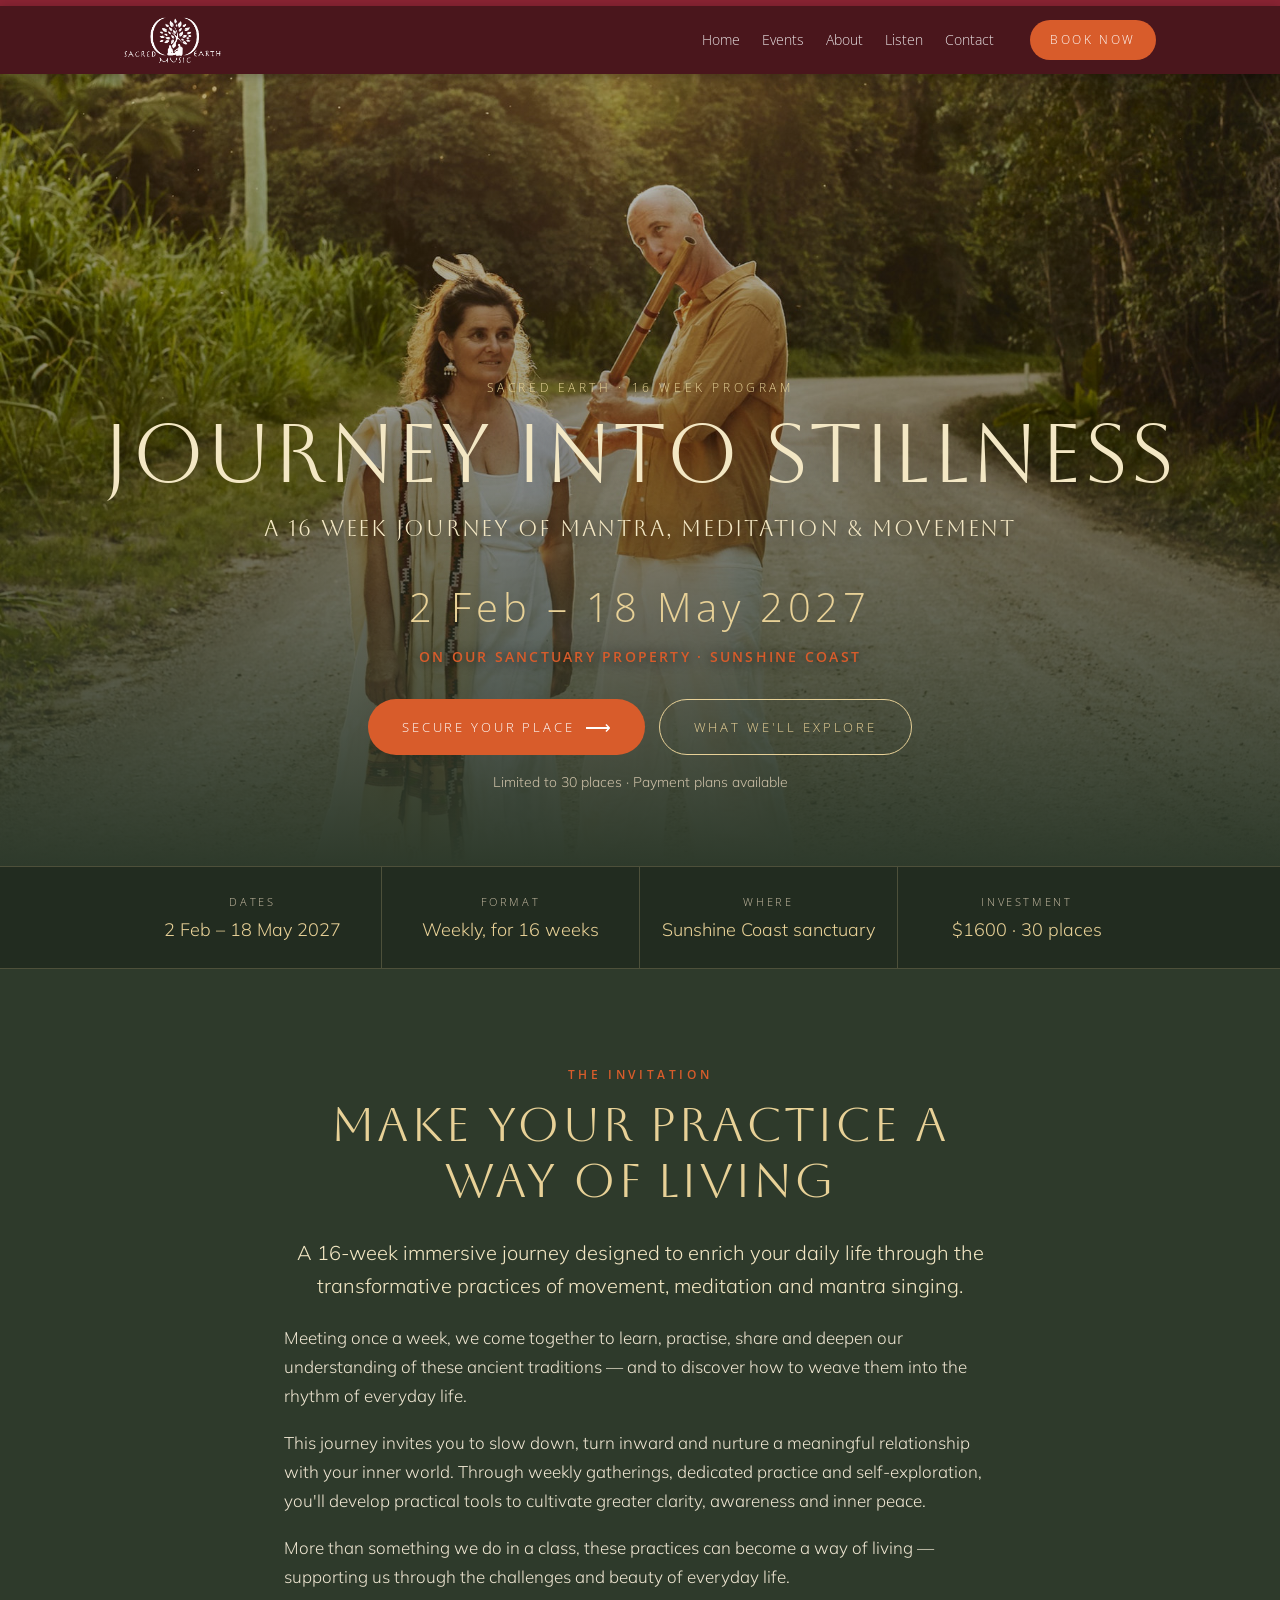
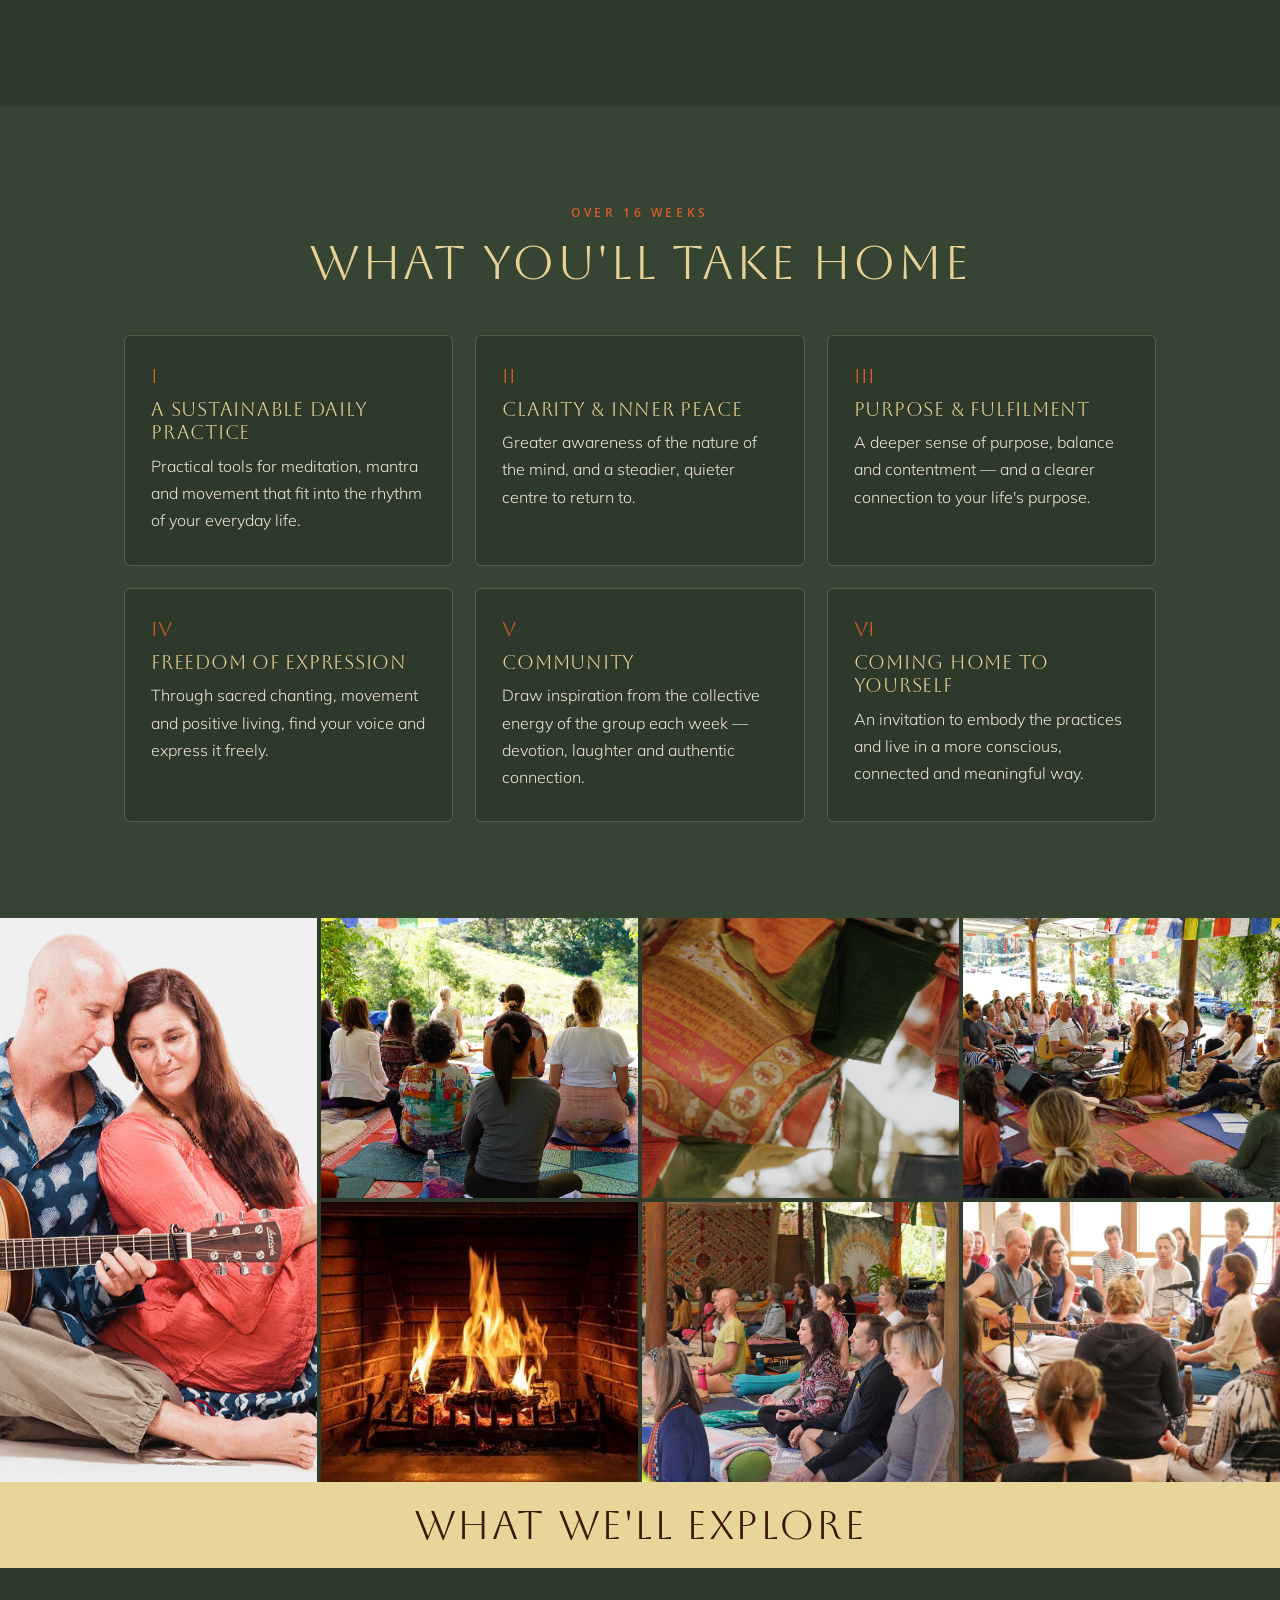
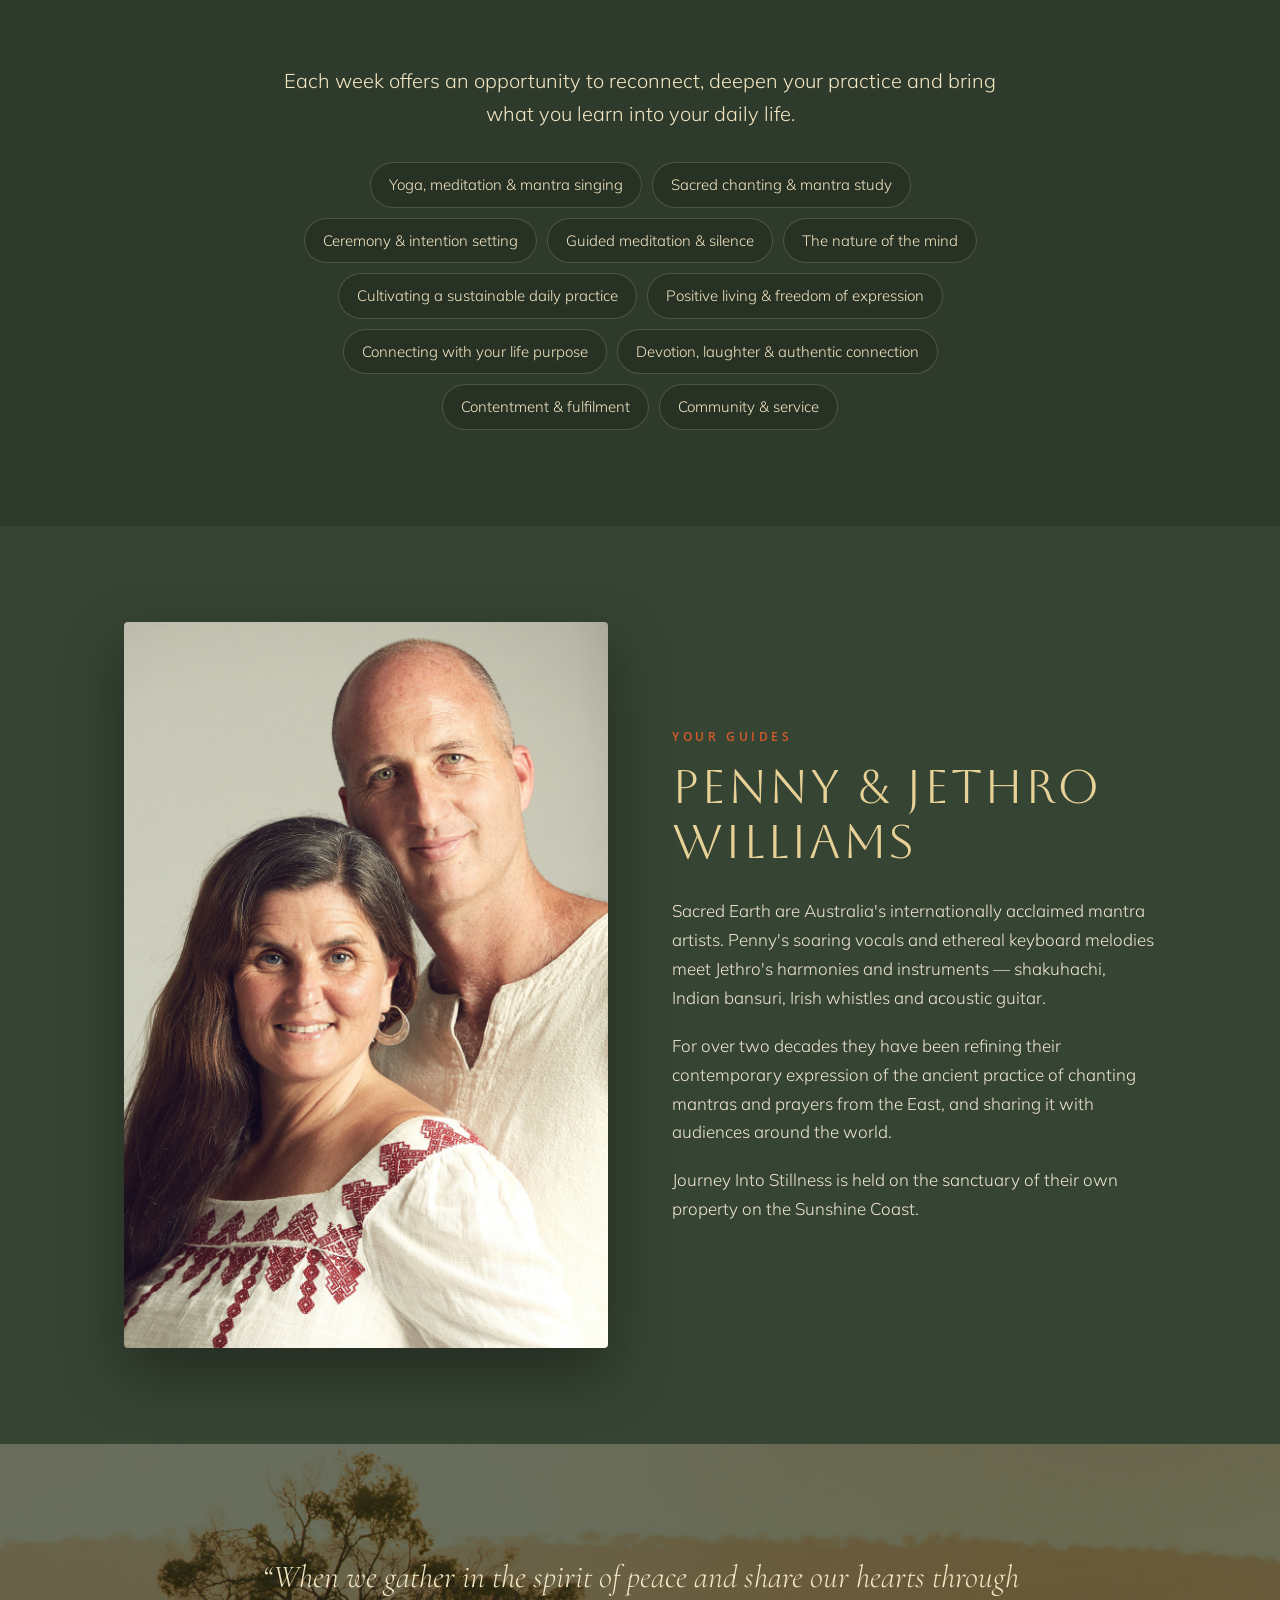
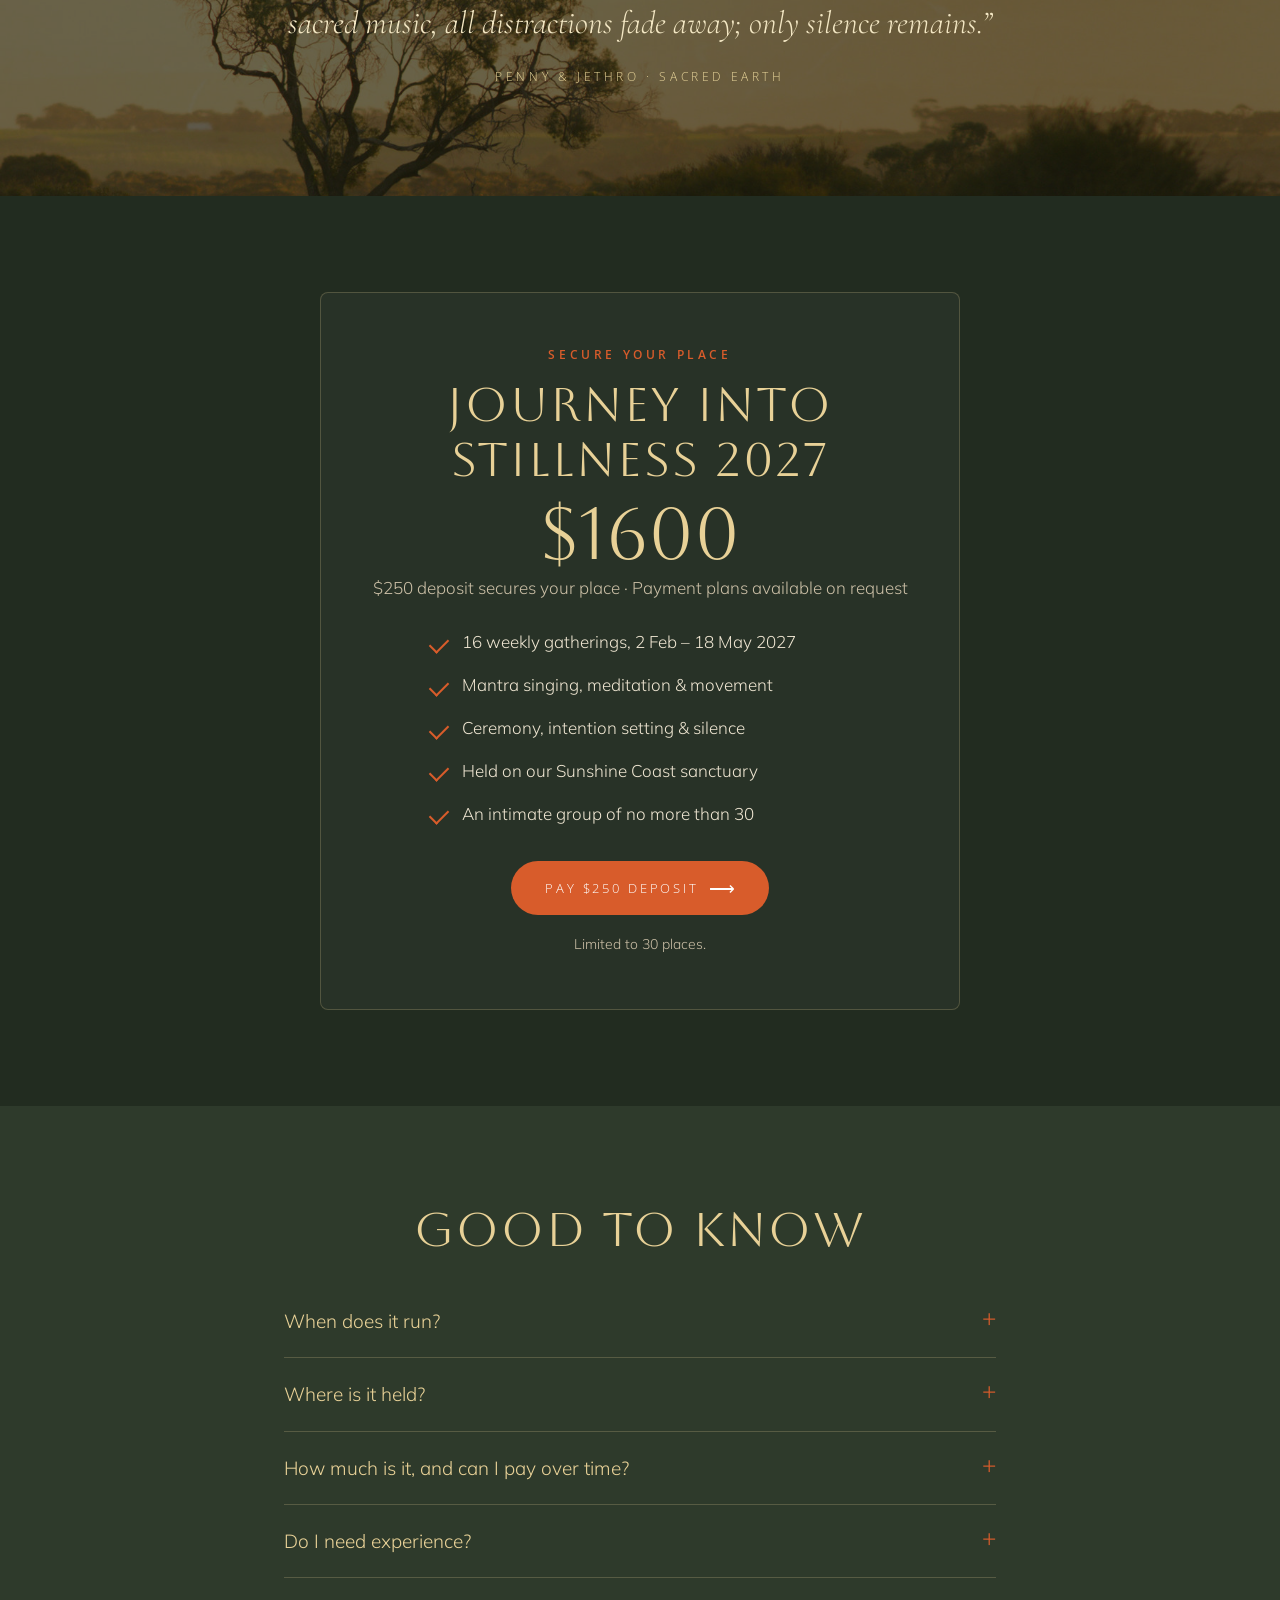
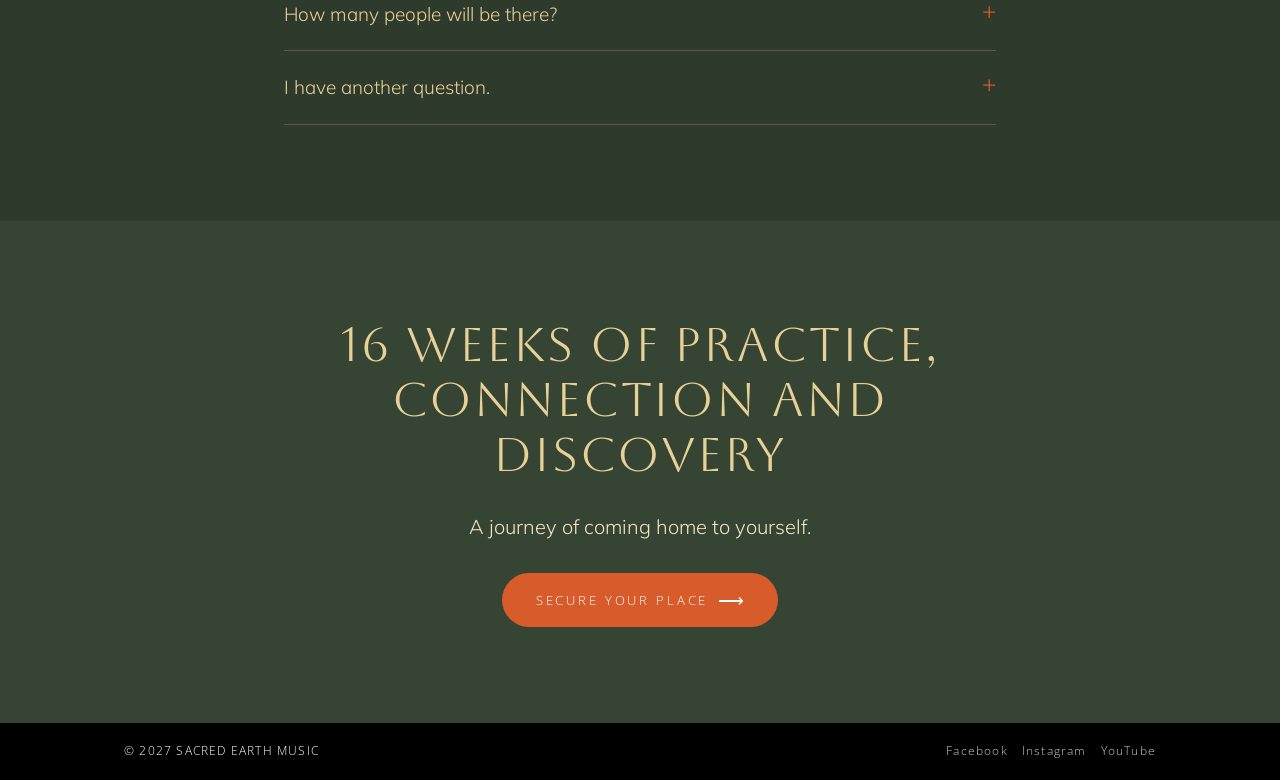
==== sacred-earth/journey-into-stillness-2027.html @ bced4bf2 "Add Sacred Earth retreat sales pages and test pages index Co-Authored-By: Claude Opus 5.5 <noreply@a" ====
<!doctype html>
<html lang="en">
<head>
<meta charset="utf-8">
<meta name="viewport" content="width=device-width, initial-scale=1">
<title>Journey Into Stillness 2027 | Sacred Earth, Sunshine Coast</title>
<meta name="description" content="A 16-week journey of mantra, meditation and movement with Penny and Jethro of Sacred Earth on the Sunshine Coast. 2 Feb – 18 May 2027. Limited to 30 places.">
<meta property="og:title" content="Journey Into Stillness 2027 — 16 weeks with Sacred Earth">
<meta property="og:description" content="Weekly mantra, meditation and movement on the Sunshine Coast. 2 Feb – 18 May 2027. Limited to 30 places.">
<meta property="og:image" content="images/e7196f.png">
<link rel="preconnect" href="https://fonts.googleapis.com">
<link rel="preconnect" href="https://fonts.gstatic.com" crossorigin>
<link href="https://fonts.googleapis.com/css2?family=Aboreto&family=Cormorant+Garamond:ital,wght@0,400;0,500;1,400&family=Mulish:wght@300;400;600&family=Open+Sans:wght@400;600&display=swap" rel="stylesheet">
<link rel="icon" href="images/favicon.jpg" type="image/jpeg">
<link rel="apple-touch-icon" href="images/favicon.jpg">
<link rel="stylesheet" href="styles.css">
<!-- AD TRACKING: paste Meta Pixel / Google tag here -->
</head>
<body class="theme-forest">

<div class="topbar"></div>
<nav class="site-nav">
  <div class="wrap">
    <a class="logo" href="https://www.sacredearthmusic.com"><img src="images/d92cfa.png" alt="Sacred Earth Music"></a>
    <ul>
      <li><a href="https://www.sacredearthmusic.com">Home</a></li>
      <li><a href="https://www.sacredearthmusic.com/tour-dates">Events</a></li>
      <li><a href="https://www.sacredearthmusic.com/about">About</a></li>
      <li><a href="https://www.sacredearthmusic.com/listen-download">Listen</a></li>
      <li><a href="https://www.sacredearthmusic.com/contact-c24vq">Contact</a></li>
    </ul>
    <a class="btn btn-sm nav-cta" href="#book">Book now</a>
  </div>
</nav>

<!-- HERO -->
<header class="hero">
  <div class="hero-bg" style="background-image:url('images/d8f85a.jpg');background-position:35% 22%"></div>
  <div class="hero-inner">
    <p class="eyebrow">Sacred Earth · 16 Week Program</p>
    <h1>Journey Into Stillness</h1>
    <p class="sub">A 16 week journey of mantra, meditation &amp; movement</p>
    <p class="dates">2 Feb – 18 May 2027</p>
    <p class="where">On our sanctuary property · Sunshine Coast</p>
    <div class="btn-row">
      <a class="btn" href="#book">Secure your place <span class="arrow">⟶</span></a>
      <a class="btn btn-ghost" href="#explore">What we'll explore</a>
    </div>
    <p class="scarcity">Limited to 30 places · Payment plans available</p>
  </div>
</header>

<!-- KEY FACTS -->
<div class="facts">
  <div class="wrap">
    <div class="fact"><div class="k">Dates</div><div class="v">2 Feb – 18 May 2027</div></div>
    <div class="fact"><div class="k">Format</div><div class="v">Weekly, for 16 weeks</div></div>
    <div class="fact"><div class="k">Where</div><div class="v">Sunshine Coast sanctuary</div></div>
    <div class="fact"><div class="k">Investment</div><div class="v">$1600 · 30 places</div></div>
  </div>
</div>

<!-- INVITATION -->
<section>
  <div class="narrow">
    <p class="section-label">The invitation</p>
    <h2>Make your practice a way of living</h2>
    <p class="lead">A 16-week immersive journey designed to enrich your daily life through the transformative practices of movement, meditation and mantra singing.</p>
    <p>Meeting once a week, we come together to learn, practise, share and deepen our understanding of these ancient traditions — and to discover how to weave them into the rhythm of everyday life.</p>
    <p>This journey invites you to slow down, turn inward and nurture a meaningful relationship with your inner world. Through weekly gatherings, dedicated practice and self-exploration, you'll develop practical tools to cultivate greater clarity, awareness and inner peace.</p>
    <p>More than something we do in a class, these practices can become a way of living — supporting us through the challenges and beauty of everyday life.</p>
  </div>
</section>

<!-- OUTCOMES -->
<section class="alt">
  <div class="wrap">
    <p class="section-label">Over 16 weeks</p>
    <h2>What you'll take home</h2>
    <div class="cards">
      <div class="card"><div class="num">I</div><h3>A sustainable daily practice</h3><p>Practical tools for meditation, mantra and movement that fit into the rhythm of your everyday life.</p></div>
      <div class="card"><div class="num">II</div><h3>Clarity &amp; inner peace</h3><p>Greater awareness of the nature of the mind, and a steadier, quieter centre to return to.</p></div>
      <div class="card"><div class="num">III</div><h3>Purpose &amp; fulfilment</h3><p>A deeper sense of purpose, balance and contentment — and a clearer connection to your life's purpose.</p></div>
      <div class="card"><div class="num">IV</div><h3>Freedom of expression</h3><p>Through sacred chanting, movement and positive living, find your voice and express it freely.</p></div>
      <div class="card"><div class="num">V</div><h3>Community</h3><p>Draw inspiration from the collective energy of the group each week — devotion, laughter and authentic connection.</p></div>
      <div class="card"><div class="num">VI</div><h3>Coming home to yourself</h3><p>An invitation to embody the practices and live in a more conscious, connected and meaningful way.</p></div>
    </div>
  </div>
</section>

<!-- GALLERY -->
<div class="gallery">
  <img class="tall" src="images/756cb9.jpg" alt="Penny and Jethro with guitar">
  <img src="images/2c78fd.jpg" alt="Group gathering outdoors">
  <img src="images/7fe207.jpg" alt="Prayer flags">
  <img src="images/374916.jpg" alt="Group meditation under the pavilion">
  <img src="images/eb0662.jpg" alt="Fireside gathering">
  <img src="images/0c22e5.jpg" alt="Group meditation">
  <img src="images/ac8d42.jpg" alt="Singing in circle">
</div>

<!-- TOPICS -->
<div class="band"><h2>What we'll explore</h2></div>
<section id="explore">
  <div class="narrow" style="text-align:center">
    <p class="lead">Each week offers an opportunity to reconnect, deepen your practice and bring what you learn into your daily life.</p>
    <div class="topics">
      <span>Yoga, meditation &amp; mantra singing</span>
      <span>Sacred chanting &amp; mantra study</span>
      <span>Ceremony &amp; intention setting</span>
      <span>Guided meditation &amp; silence</span>
      <span>The nature of the mind</span>
      <span>Cultivating a sustainable daily practice</span>
      <span>Positive living &amp; freedom of expression</span>
      <span>Connecting with your life purpose</span>
      <span>Devotion, laughter &amp; authentic connection</span>
      <span>Contentment &amp; fulfilment</span>
      <span>Community &amp; service</span>
    </div>
  </div>
</section>

<!-- ABOUT -->
<section class="alt">
  <div class="wrap split">
    <div class="split-media"><img src="images/99c570.jpg" alt="Penny and Jethro Williams"></div>
    <div class="split-copy">
      <p class="section-label">Your guides</p>
      <h2>Penny &amp; Jethro Williams</h2>
      <p>Sacred Earth are Australia's internationally acclaimed mantra artists. Penny's soaring vocals and ethereal keyboard melodies meet Jethro's harmonies and instruments — shakuhachi, Indian bansuri, Irish whistles and acoustic guitar.</p>
      <p>For over two decades they have been refining their contemporary expression of the ancient practice of chanting mantras and prayers from the East, and sharing it with audiences around the world.</p>
      <p>Journey Into Stillness is held on the sanctuary of their own property on the Sunshine Coast.</p>
    </div>
  </div>
</section>

<!-- QUOTE -->
<div class="quote" style="background-image:url('images/c79d55.jpg')">
  <blockquote>“When we gather in the spirit of peace and share our hearts through sacred music, all distractions fade away; only silence remains.”
    <cite>Penny &amp; Jethro · Sacred Earth</cite>
  </blockquote>
</div>

<!-- BOOK -->
<section class="booking" id="book">
  <div class="wrap">
    <div class="panel">
      <p class="section-label">Secure your place</p>
      <h2 style="margin-bottom:10px">Journey Into Stillness 2027</h2>
      <p class="price">$1600</p>
      <p class="price-note">$250 deposit secures your place · Payment plans available on request</p>
      <ul class="checks" style="grid-template-columns:1fr">
        <li>16 weekly gatherings, 2 Feb – 18 May 2027</li>
        <li>Mantra singing, meditation &amp; movement</li>
        <li>Ceremony, intention setting &amp; silence</li>
        <li>Held on our Sunshine Coast sanctuary</li>
        <li>An intimate group of no more than 30</li>
      </ul>
      <a class="btn" href="https://www.sacredearthmusic.com/journey-into-stillness-form-2027">Pay $250 deposit <span class="arrow">⟶</span></a>
      <p class="small">Limited to 30 places.</p>
    </div>
  </div>
</section>

<!-- FAQ -->
<section>
  <div class="narrow faq">
    <h2>Good to know</h2>
    <details><summary>When does it run?</summary><p>Once a week for 16 weeks, from 2 February to 18 May 2027.</p></details>
    <details><summary>Where is it held?</summary><p>On the sanctuary of Penny and Jethro's property on the Sunshine Coast, Queensland.</p></details>
    <details><summary>How much is it, and can I pay over time?</summary><p>The full program is $1600. A $250 deposit secures your place, and payment plans are available on request.</p></details>
    <details><summary>Do I need experience?</summary><p>No. The program is designed for you to learn and deepen these practices week by week, whatever your starting point.</p></details>
    <details><summary>How many people will be there?</summary><p>The group is limited to 30 places.</p></details>
    <details><summary>I have another question.</summary><p>We'd love to hear from you. <a href="https://www.sacredearthmusic.com/contact-c24vq">Contact Sacred Earth</a>.</p></details>
  </div>
</section>

<!-- FINAL CTA -->
<section class="alt" style="text-align:center">
  <div class="narrow">
    <h2>16 weeks of practice, connection and discovery</h2>
    <p class="lead" style="margin-bottom:30px">A journey of coming home to yourself.</p>
    <a class="btn" href="https://www.sacredearthmusic.com/journey-into-stillness-form-2027">Secure your place <span class="arrow">⟶</span></a>
  </div>
</section>

<footer>
  <div class="wrap">
    <span>© 2027 SACRED EARTH MUSIC</span>
    <span class="social">
      <a href="https://www.facebook.com/sacredearthmusic/">Facebook</a>
      <a href="https://www.instagram.com/sacredearthmusic/">Instagram</a>
      <a href="https://www.youtube.com/sacredearthmusic">YouTube</a>
    </span>
  </div>
</footer>

<div class="sticky-cta">
  <div class="t"><strong>Journey Into Stillness</strong><br>$1600 · 30 places only</div>
  <a class="btn" href="#book">Book</a>
</div>

</body>
</html>
---- sacred-earth/styles.css ----
/* Sacred Earth — sales pages
   Palette and type taken from sacredearthmusic.com (Wix theme). */
:root {
  --topbar: #8a2433;
  --nav: #4a161c;
  --gold: #e8d197;
  --gold-soft: #f3e7c4;
  --sand: #e8d59a;
  --orange: #d85c2b;
  --orange-dark: #b84a1f;
  --ink: #3c1706;
  --text: #efe6d2;
  --muted: #cbbfa6;
  --line: rgba(232, 209, 151, .22);
  /* page theme (overridden per page) */
  --bg: #402832;
  --bg-2: #4d3140;
  --bg-deep: #2f1d25;
  --head-font: 'Cormorant Garamond', Georgia, serif;
  --body-font: 'Mulish', 'Avenir Next', Avenir, 'Helvetica Neue', sans-serif;
  --script-font: 'Pinyon Script', cursive;
  --accent-font: 'Amatic SC', 'Aboreto', serif;
}
.theme-forest {
  --bg: #2e3a2b;
  --bg-2: #364433;
  --bg-deep: #222c20;
  --head-font: 'Aboreto', 'Cormorant Garamond', serif;
  --accent-font: 'Aboreto', serif;
}

* { box-sizing: border-box; }
html { scroll-behavior: smooth; }
body {
  margin: 0;
  background: var(--bg);
  color: var(--text);
  font-family: var(--body-font);
  font-weight: 300;
  font-size: 17px;
  line-height: 1.7;
  -webkit-font-smoothing: antialiased;
}
img { max-width: 100%; display: block; }
a { color: var(--gold); }
.wrap { max-width: 1080px; margin: 0 auto; padding: 0 24px; }
.narrow { max-width: 760px; margin: 0 auto; padding: 0 24px; }

/* ---------- Site header (mirrors the main site) ---------- */
.topbar { background: var(--topbar); height: 6px; }
.site-nav { background: var(--nav); position: sticky; top: 0; z-index: 50; box-shadow: 0 2px 12px rgba(0,0,0,.25); }
.site-nav .wrap { display: flex; align-items: center; gap: 28px; height: 68px; }
.site-nav .logo img { height: 50px; width: auto; }
.site-nav ul { list-style: none; display: flex; gap: 22px; margin: 0 0 0 auto; padding: 0; font-family: 'Open Sans', sans-serif; font-size: 14px; }
.site-nav ul a { color: #fff; text-decoration: none; opacity: .88; }
.site-nav ul a:hover { opacity: 1; color: var(--gold); }
.site-nav .nav-cta { margin-left: 8px; }
@media (max-width: 900px) {
  .site-nav ul { display: none; }
  .site-nav .nav-cta { margin-left: auto; }
}

/* ---------- Buttons ---------- */
.btn {
  display: inline-flex; align-items: center; justify-content: center; gap: 10px;
  background: var(--orange); color: #fff; text-decoration: none;
  font-family: 'Open Sans', sans-serif; font-size: 13px; letter-spacing: .22em; text-transform: uppercase;
  padding: 16px 34px; border-radius: 999px; border: 0; cursor: pointer;
  transition: background .2s, transform .2s;
}
.btn:hover { background: var(--orange-dark); transform: translateY(-1px); }
.btn .arrow { font-size: 18px; letter-spacing: 0; line-height: 1; }
.btn-sm { padding: 10px 20px; font-size: 11px; }
.btn-ghost { background: transparent; border: 1px solid var(--gold); color: var(--gold); }
.btn-ghost:hover { background: rgba(232,209,151,.12); }
.btn-row { display: flex; gap: 14px; flex-wrap: wrap; justify-content: center; }

/* ---------- Hero ---------- */
.hero { position: relative; min-height: clamp(560px, 88vh, 860px); display: flex; align-items: flex-end; overflow: hidden; }
.hero-bg { position: absolute; inset: 0; background-size: cover; background-position: center; }
.hero::after { content: ""; position: absolute; inset: 0; background: linear-gradient(180deg, rgba(0,0,0,.25) 0%, rgba(0,0,0,.38) 45%, var(--bg) 100%); }
.hero-inner { position: relative; z-index: 2; width: 100%; text-align: center; padding: 120px 24px 56px; }
.eyebrow { font-family: 'Open Sans', sans-serif; letter-spacing: .3em; text-transform: uppercase; font-size: 12px; color: var(--sand); margin: 0 0 14px; }
.hero h1 {
  font-family: var(--head-font); font-weight: 400; color: var(--gold-soft);
  font-size: clamp(38px, 7vw, 82px); line-height: 1.02; margin: 0; letter-spacing: .02em;
  text-shadow: 0 2px 30px rgba(0,0,0,.45);
}
.hero .script { font-family: var(--script-font); font-size: clamp(26px, 4vw, 44px); color: var(--gold); margin: 10px 0 0; text-shadow: 0 2px 20px rgba(0,0,0,.5); }
.hero .sub { font-family: var(--head-font); letter-spacing: .08em; text-transform: uppercase; font-size: clamp(15px, 2vw, 22px); color: var(--gold-soft); margin: 14px 0 0; text-shadow: 0 2px 18px rgba(0,0,0,.5); }
.hero .dates { font-family: 'Open Sans', sans-serif; font-weight: 300; letter-spacing: .12em; font-size: clamp(22px, 3.6vw, 40px); color: var(--gold); margin: 26px 0 4px; }
.hero .where { color: var(--orange); text-shadow: 0 1px 12px rgba(0,0,0,.7); font-family: 'Open Sans', sans-serif; text-transform: uppercase; letter-spacing: .16em; font-size: 14px; margin: 0 0 30px; font-weight: 600; }
.hero .scarcity { margin-top: 16px; font-size: 14px; color: var(--muted); }

/* ---------- Key facts ---------- */
.facts { background: var(--bg-deep); border-top: 1px solid var(--line); border-bottom: 1px solid var(--line); }
.facts .wrap { display: grid; grid-template-columns: repeat(4, 1fr); }
.fact { padding: 26px 18px; text-align: center; border-right: 1px solid var(--line); }
.fact:last-child { border-right: 0; }
.fact .k { font-family: 'Open Sans', sans-serif; font-size: 11px; letter-spacing: .24em; text-transform: uppercase; color: var(--muted); }
.fact .v { color: var(--gold); font-size: 18px; margin-top: 6px; line-height: 1.35; }
@media (max-width: 760px) {
  .facts .wrap { grid-template-columns: 1fr 1fr; padding: 0; }
  .fact:nth-child(2) { border-right: 0; }
  .fact:nth-child(-n+2) { border-bottom: 1px solid var(--line); }
}

/* ---------- Sections ---------- */
section { padding: 96px 0; }
section.alt { background: var(--bg-2); }
.section-label { font-family: 'Open Sans', sans-serif; font-size: 12px; letter-spacing: .3em; text-transform: uppercase; color: var(--orange); text-align: center; margin: 0 0 12px; font-weight: 600; }
h2 {
  font-family: var(--head-font); font-weight: 400; color: var(--gold);
  font-size: clamp(30px, 4.4vw, 48px); line-height: 1.15; text-align: center; margin: 0 0 28px;
}
.theme-forest h2 { letter-spacing: .04em; }
h3 { font-family: var(--head-font); font-weight: 500; color: var(--gold); font-size: 24px; margin: 0 0 8px; line-height: 1.25; }
.theme-forest h3 { font-weight: 400; font-size: 19px; letter-spacing: .04em; }
p { margin: 0 0 1.1em; }
.lead { font-size: 20px; line-height: 1.65; color: var(--gold-soft); text-align: center; }

/* Band — the sand-coloured title bar used on the live site */
.band { background: var(--sand); color: var(--ink); text-align: center; padding: 10px 24px; }
.band h2 { font-family: var(--accent-font); color: var(--ink); margin: 0; font-size: clamp(40px, 6vw, 64px); letter-spacing: .04em; font-weight: 400; }
.theme-forest .band h2 { font-size: clamp(26px, 4vw, 40px); padding: 10px 0; }

/* Two-column split */
.split { display: grid; grid-template-columns: 1fr 1fr; gap: 64px; align-items: center; }
.split.reverse .split-media { order: 2; }
.split-media img { width: 100%; border-radius: 4px; box-shadow: 0 24px 60px rgba(0,0,0,.35); }
.split-copy h2 { text-align: left; }
.split-copy .section-label { text-align: left; }
@media (max-width: 860px) {
  .split { grid-template-columns: 1fr; gap: 36px; }
  .split.reverse .split-media { order: 0; }
}

/* Experience cards */
.cards { display: grid; grid-template-columns: repeat(3, 1fr); gap: 22px; margin-top: 44px; }
.card { background: rgba(0,0,0,.16); border: 1px solid var(--line); border-radius: 6px; padding: 30px 26px; }
.card .num { font-family: var(--accent-font); color: var(--orange); font-size: 30px; line-height: 1; margin-bottom: 12px; }
.theme-forest .card .num { font-size: 20px; }
.card p { margin: 0; font-size: 16px; color: var(--text); }
@media (max-width: 900px) { .cards { grid-template-columns: 1fr 1fr; } }
@media (max-width: 600px) { .cards { grid-template-columns: 1fr; } }

/* Checklist */
.checks { list-style: none; padding: 0; margin: 0; display: grid; grid-template-columns: 1fr 1fr; gap: 14px 40px; }
.checks li { position: relative; padding-left: 32px; }
.checks li::before { content: ""; position: absolute; left: 0; top: .55em; width: 16px; height: 9px; border-left: 2px solid var(--orange); border-bottom: 2px solid var(--orange); transform: rotate(-45deg); }
@media (max-width: 700px) { .checks { grid-template-columns: 1fr; } }

/* Topic pills */
.topics { display: flex; flex-wrap: wrap; gap: 10px; justify-content: center; margin-top: 32px; }
.topics span { border: 1px solid var(--line); background: rgba(0,0,0,.14); color: var(--gold-soft); padding: 9px 18px; border-radius: 999px; font-size: 15px; }

/* Gallery */
.gallery { display: grid; grid-template-columns: repeat(4, 1fr); gap: 4px; }
.gallery img { width: 100%; height: 280px; object-fit: cover; }
.gallery img.tall { grid-row: span 2; height: 564px; }
@media (max-width: 760px) {
  .gallery { grid-template-columns: 1fr 1fr; }
  .gallery img { height: 180px; }
  .gallery img.tall { height: 364px; }
}

/* Quote */
.quote { text-align: center; padding: 110px 0; background-size: cover; background-position: center; position: relative; }
.quote::before { content: ""; position: absolute; inset: 0; background: rgba(20, 10, 12, .62); }
.theme-forest .quote::before { background: rgba(14, 22, 14, .62); }
.quote blockquote { position: relative; margin: 0 auto; max-width: 820px; padding: 0 24px; font-family: 'Cormorant Garamond', Georgia, serif; font-style: italic; font-size: clamp(22px, 3vw, 32px); line-height: 1.45; color: var(--gold-soft); }
.quote cite { display: block; margin-top: 22px; font-style: normal; font-family: 'Open Sans', sans-serif; font-size: 12px; letter-spacing: .3em; text-transform: uppercase; color: var(--sand); }

/* Booking panel */
.booking { background: var(--bg-deep); }
.panel { max-width: 640px; margin: 0 auto; text-align: center; border: 1px solid var(--line); border-radius: 8px; padding: 52px 36px; background: rgba(255,255,255,.03); }
.panel .price { font-family: var(--head-font); color: var(--gold); font-size: clamp(48px, 8vw, 72px); line-height: 1; margin: 6px 0 4px; }
.panel .price-note { color: var(--muted); margin-bottom: 26px; }
.panel ul { text-align: left; max-width: 420px; margin: 0 auto 32px; }
.panel .small { font-size: 14px; color: var(--muted); margin: 18px 0 0; }

/* FAQ */
.faq details { border-bottom: 1px solid var(--line); padding: 20px 0; }
.faq summary { cursor: pointer; list-style: none; color: var(--gold); font-size: 19px; display: flex; justify-content: space-between; gap: 20px; }
.faq summary::-webkit-details-marker { display: none; }
.faq summary::after { content: "+"; color: var(--orange); font-size: 24px; line-height: 1; }
.faq details[open] summary::after { content: "–"; }
.faq details p { margin: 12px 0 0; }

/* Footer */
footer { background: #000; color: #fff; font-family: 'Open Sans', sans-serif; font-size: 12px; letter-spacing: .1em; padding: 18px 0 18px; }
footer .wrap { display: flex; justify-content: space-between; align-items: center; gap: 16px; flex-wrap: wrap; }
footer .social { display: flex; gap: 14px; }
footer .social a { color: #fff; text-decoration: none; opacity: .8; }
footer .social a:hover { opacity: 1; color: var(--gold); }

/* Sticky mobile CTA */
.sticky-cta { display: none; }
@media (max-width: 760px) {
  body { padding-bottom: 76px; font-size: 16px; }
  section { padding: 68px 0; }
  .sticky-cta {
    display: flex; position: fixed; left: 0; right: 0; bottom: 0; z-index: 60;
    background: var(--nav); border-top: 1px solid var(--line); padding: 12px 16px; gap: 12px; align-items: center;
  }
  .sticky-cta .t { flex: 1; font-size: 13px; line-height: 1.3; color: var(--gold-soft); }
  .sticky-cta .btn { padding: 12px 18px; font-size: 11px; }
}

/* ---------- Responsive refinements ---------- */
.btn { white-space: nowrap; }
.btn-sm { font-size: 12px; }
@media (max-width: 860px) {
  .split-media img { max-height: 520px; object-fit: cover; object-position: center 25%; }
}
@media (max-width: 760px) {
  .btn { letter-spacing: .14em; padding: 15px 24px; }
  .panel { padding: 40px 20px; }
  .sticky-cta .btn { font-size: 12px; }
  .hero .btn-row { flex-direction: column; align-items: center; }
}
@media (max-width: 360px) {
  .btn { letter-spacing: .1em; padding: 14px 18px; font-size: 12px; }
}
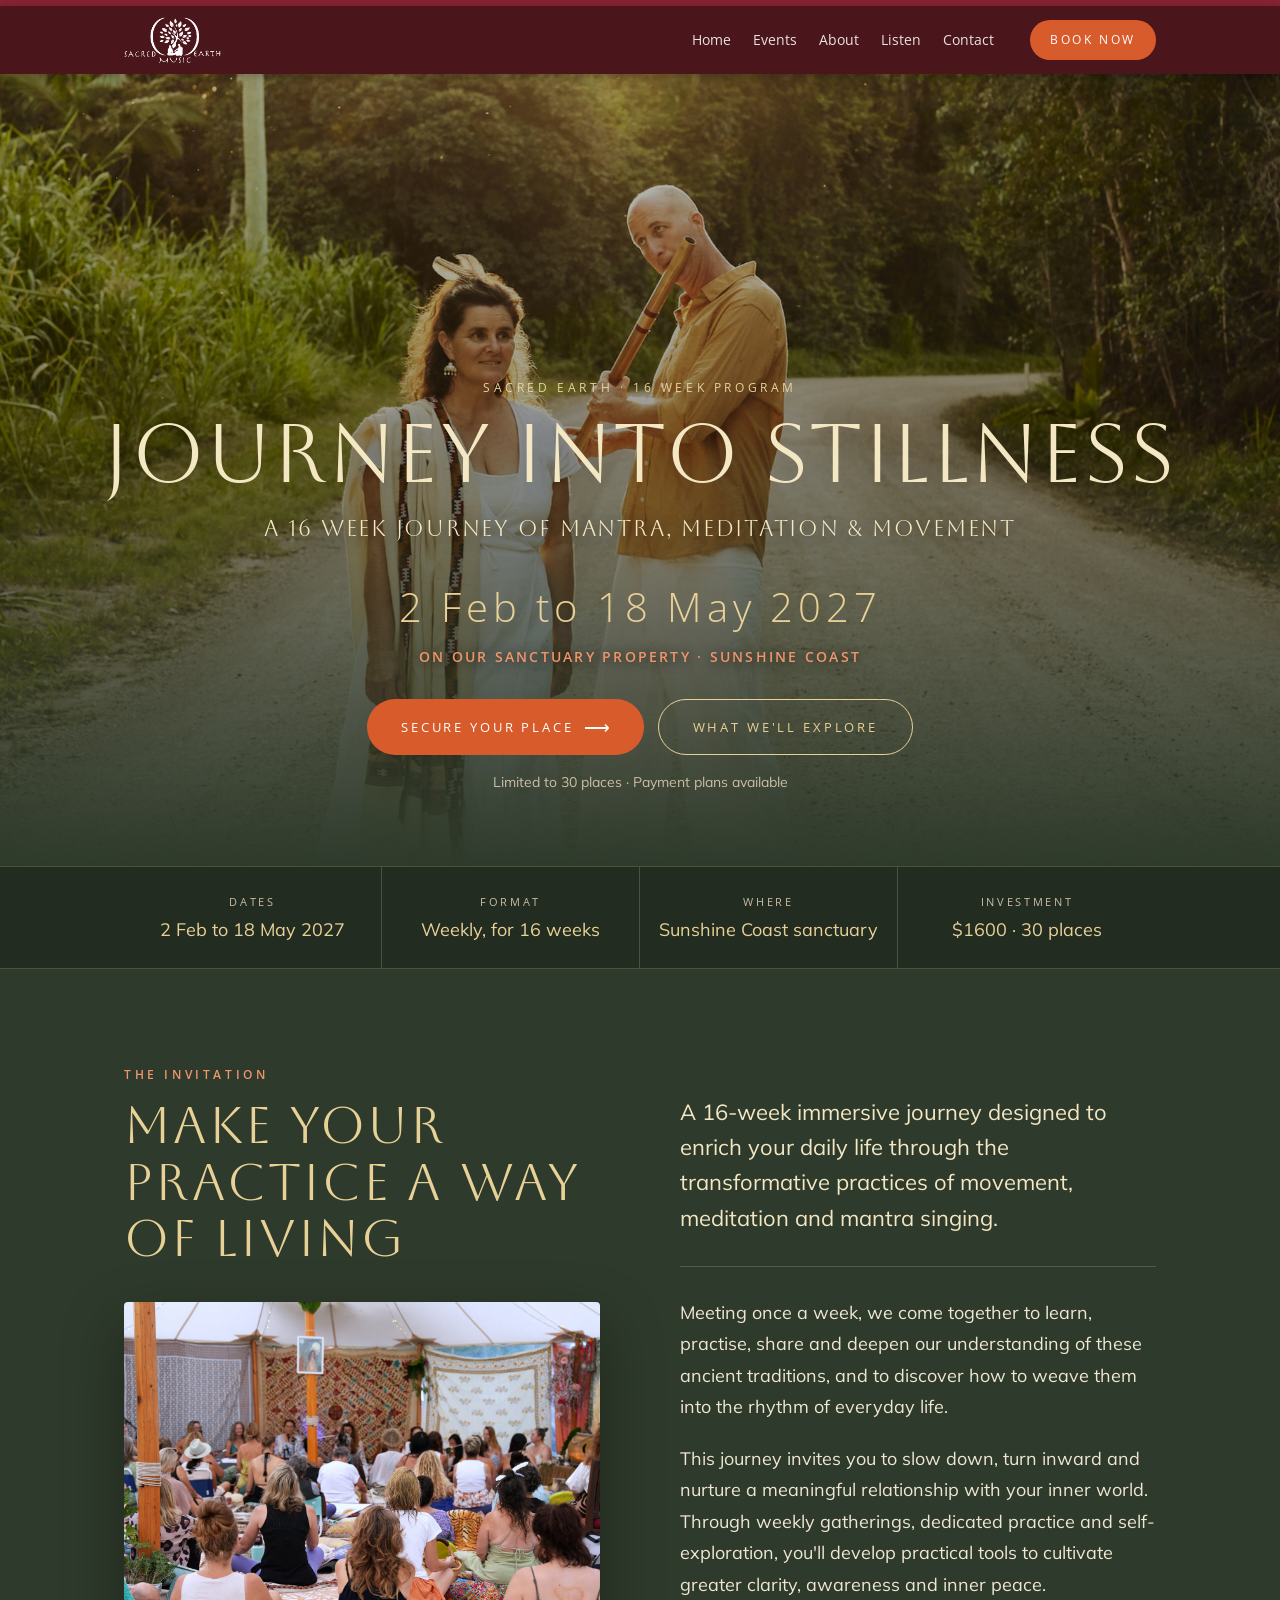
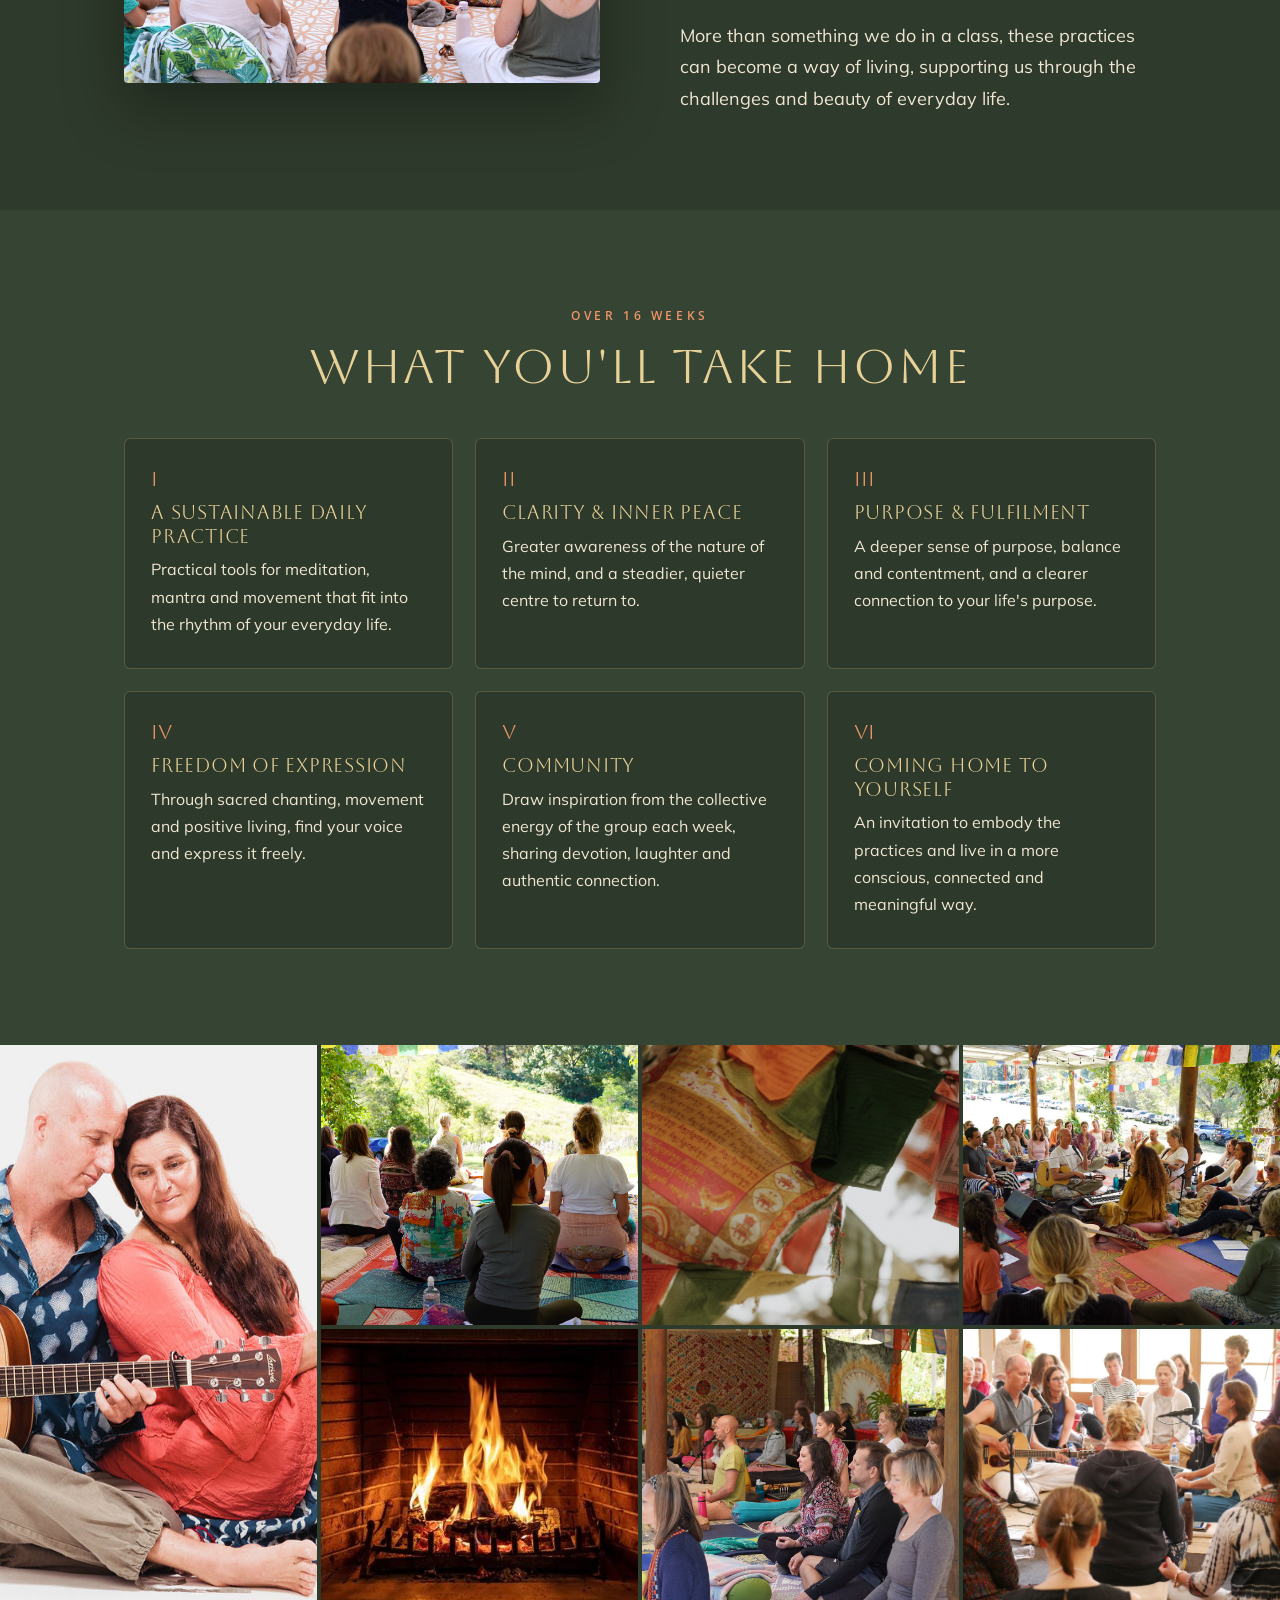
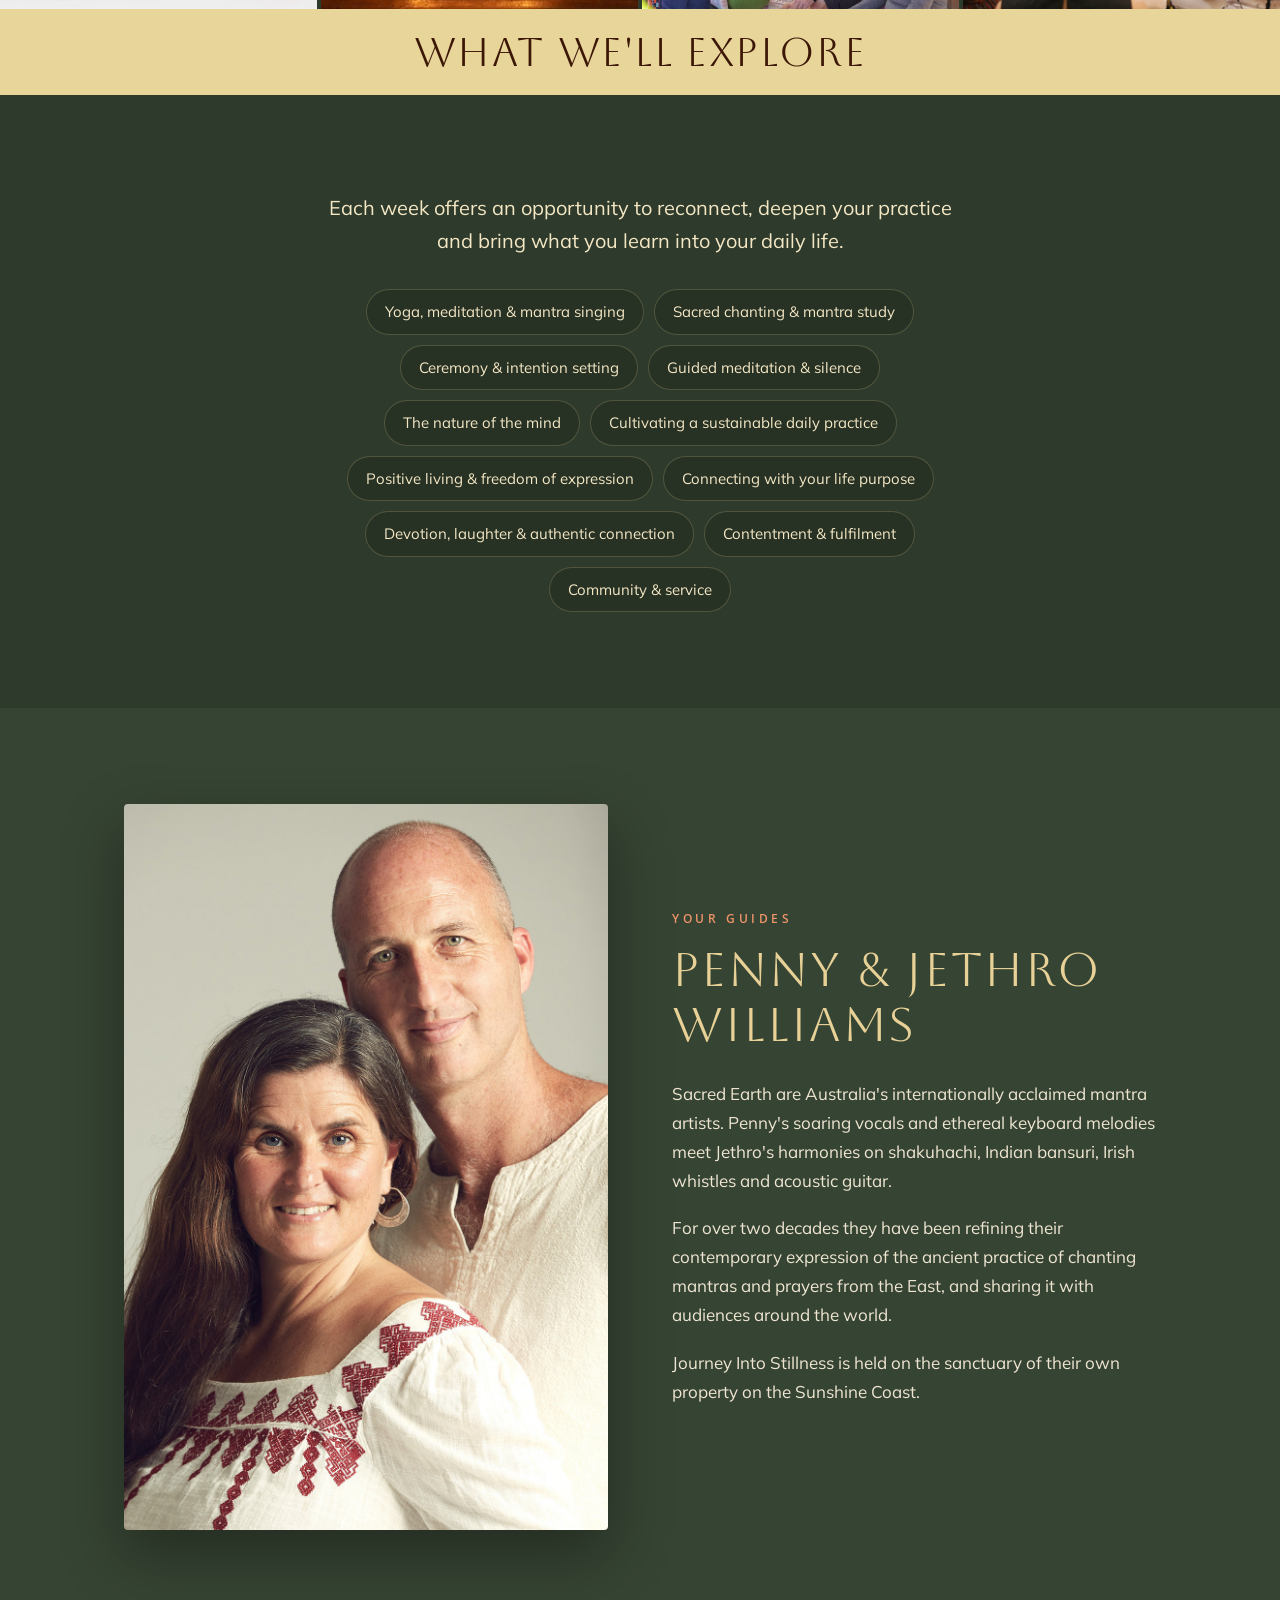
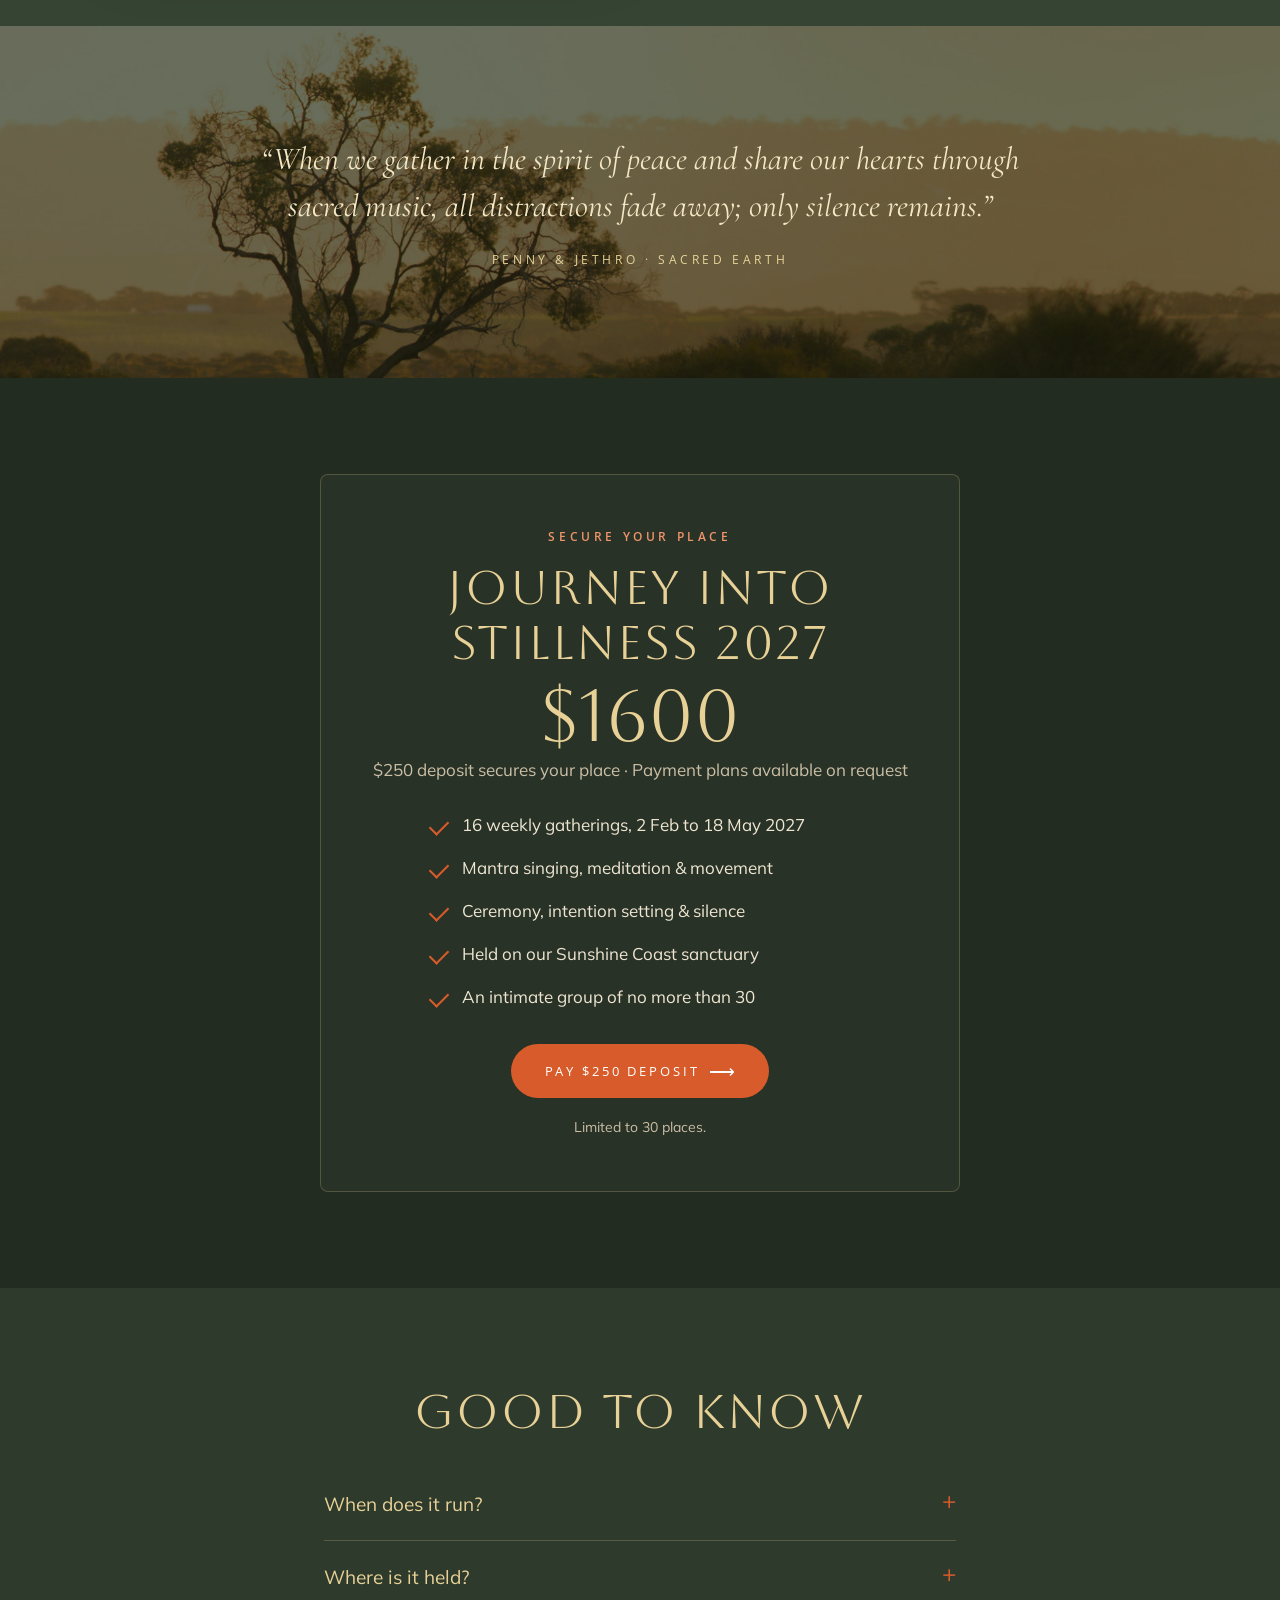
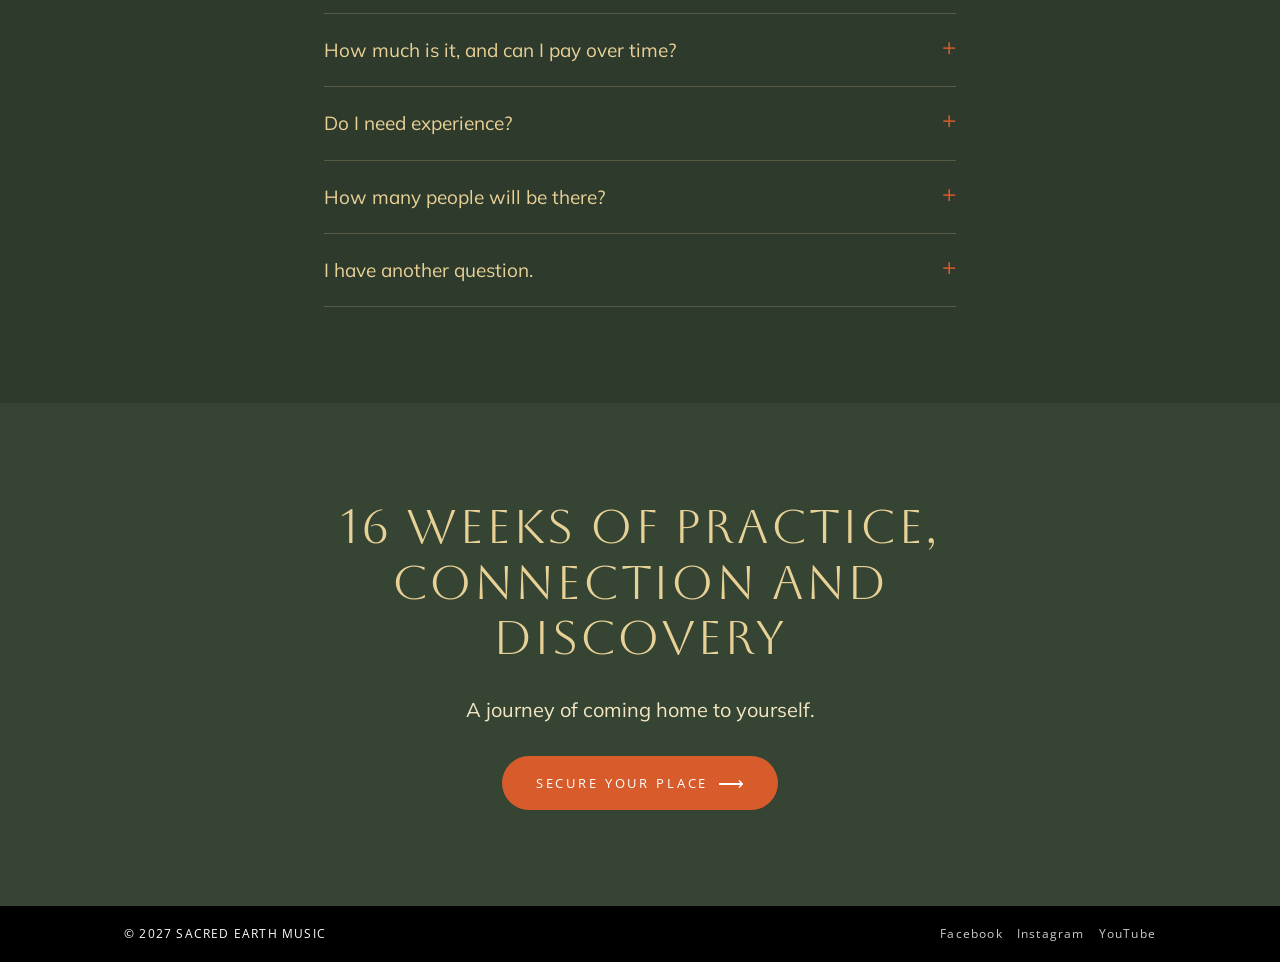
==== commit a83be2ac: "Sacred Earth: editorial intro layout, remove long dashes, readable label colour Co-Authored-By: Clau" ====
--- a/sacred-earth/journey-into-stillness-2027.html
+++ b/sacred-earth/journey-into-stillness-2027.html
@@ -4,9 +4,9 @@
 <meta charset="utf-8">
 <meta name="viewport" content="width=device-width, initial-scale=1">
 <title>Journey Into Stillness 2027 | Sacred Earth, Sunshine Coast</title>
-<meta name="description" content="A 16-week journey of mantra, meditation and movement with Penny and Jethro of Sacred Earth on the Sunshine Coast. 2 Feb – 18 May 2027. Limited to 30 places.">
-<meta property="og:title" content="Journey Into Stillness 2027 — 16 weeks with Sacred Earth">
-<meta property="og:description" content="Weekly mantra, meditation and movement on the Sunshine Coast. 2 Feb – 18 May 2027. Limited to 30 places.">
+<meta name="description" content="A 16-week journey of mantra, meditation and movement with Penny and Jethro of Sacred Earth on the Sunshine Coast. 2 Feb to 18 May 2027. Limited to 30 places.">
+<meta property="og:title" content="Journey Into Stillness 2027: 16 weeks with Sacred Earth">
+<meta property="og:description" content="Weekly mantra, meditation and movement on the Sunshine Coast. 2 Feb to 18 May 2027. Limited to 30 places.">
 <meta property="og:image" content="images/e7196f.png">
 <link rel="preconnect" href="https://fonts.googleapis.com">
 <link rel="preconnect" href="https://fonts.gstatic.com" crossorigin>
@@ -40,7 +40,7 @@
     <p class="eyebrow">Sacred Earth · 16 Week Program</p>
     <h1>Journey Into Stillness</h1>
     <p class="sub">A 16 week journey of mantra, meditation &amp; movement</p>
-    <p class="dates">2 Feb – 18 May 2027</p>
+    <p class="dates">2 Feb to 18 May 2027</p>
     <p class="where">On our sanctuary property · Sunshine Coast</p>
     <div class="btn-row">
       <a class="btn" href="#book">Secure your place <span class="arrow">⟶</span></a>
@@ -53,7 +53,7 @@
 <!-- KEY FACTS -->
 <div class="facts">
   <div class="wrap">
-    <div class="fact"><div class="k">Dates</div><div class="v">2 Feb – 18 May 2027</div></div>
+    <div class="fact"><div class="k">Dates</div><div class="v">2 Feb to 18 May 2027</div></div>
     <div class="fact"><div class="k">Format</div><div class="v">Weekly, for 16 weeks</div></div>
     <div class="fact"><div class="k">Where</div><div class="v">Sunshine Coast sanctuary</div></div>
     <div class="fact"><div class="k">Investment</div><div class="v">$1600 · 30 places</div></div>
@@ -61,14 +61,19 @@
 </div>
 
 <!-- INVITATION -->
-<section>
-  <div class="narrow">
-    <p class="section-label">The invitation</p>
-    <h2>Make your practice a way of living</h2>
-    <p class="lead">A 16-week immersive journey designed to enrich your daily life through the transformative practices of movement, meditation and mantra singing.</p>
-    <p>Meeting once a week, we come together to learn, practise, share and deepen our understanding of these ancient traditions — and to discover how to weave them into the rhythm of everyday life.</p>
+<section class="intro">
+  <div class="wrap intro-grid">
+    <div class="intro-head">
+      <p class="section-label">The invitation</p>
+      <h2>Make your practice a way of living</h2>
+    </div>
+    <div class="intro-img"><img src="images/16f3d0.jpg" alt="Sacred Earth gathering in the meditation tent" style="object-position:40% center" loading="lazy"></div>
+    <div class="intro-body">
+      <p class="lead">A 16-week immersive journey designed to enrich your daily life through the transformative practices of movement, meditation and mantra singing.</p>
+    <p>Meeting once a week, we come together to learn, practise, share and deepen our understanding of these ancient traditions, and to discover how to weave them into the rhythm of everyday life.</p>
     <p>This journey invites you to slow down, turn inward and nurture a meaningful relationship with your inner world. Through weekly gatherings, dedicated practice and self-exploration, you'll develop practical tools to cultivate greater clarity, awareness and inner peace.</p>
-    <p>More than something we do in a class, these practices can become a way of living — supporting us through the challenges and beauty of everyday life.</p>
+    <p>More than something we do in a class, these practices can become a way of living, supporting us through the challenges and beauty of everyday life.</p>
+    </div>
   </div>
 </section>
 
@@ -80,9 +85,9 @@
     <div class="cards">
       <div class="card"><div class="num">I</div><h3>A sustainable daily practice</h3><p>Practical tools for meditation, mantra and movement that fit into the rhythm of your everyday life.</p></div>
       <div class="card"><div class="num">II</div><h3>Clarity &amp; inner peace</h3><p>Greater awareness of the nature of the mind, and a steadier, quieter centre to return to.</p></div>
-      <div class="card"><div class="num">III</div><h3>Purpose &amp; fulfilment</h3><p>A deeper sense of purpose, balance and contentment — and a clearer connection to your life's purpose.</p></div>
+      <div class="card"><div class="num">III</div><h3>Purpose &amp; fulfilment</h3><p>A deeper sense of purpose, balance and contentment, and a clearer connection to your life's purpose.</p></div>
       <div class="card"><div class="num">IV</div><h3>Freedom of expression</h3><p>Through sacred chanting, movement and positive living, find your voice and express it freely.</p></div>
-      <div class="card"><div class="num">V</div><h3>Community</h3><p>Draw inspiration from the collective energy of the group each week — devotion, laughter and authentic connection.</p></div>
+      <div class="card"><div class="num">V</div><h3>Community</h3><p>Draw inspiration from the collective energy of the group each week, sharing devotion, laughter and authentic connection.</p></div>
       <div class="card"><div class="num">VI</div><h3>Coming home to yourself</h3><p>An invitation to embody the practices and live in a more conscious, connected and meaningful way.</p></div>
     </div>
   </div>
@@ -127,7 +132,7 @@
     <div class="split-copy">
       <p class="section-label">Your guides</p>
       <h2>Penny &amp; Jethro Williams</h2>
-      <p>Sacred Earth are Australia's internationally acclaimed mantra artists. Penny's soaring vocals and ethereal keyboard melodies meet Jethro's harmonies and instruments — shakuhachi, Indian bansuri, Irish whistles and acoustic guitar.</p>
+      <p>Sacred Earth are Australia's internationally acclaimed mantra artists. Penny's soaring vocals and ethereal keyboard melodies meet Jethro's harmonies on shakuhachi, Indian bansuri, Irish whistles and acoustic guitar.</p>
       <p>For over two decades they have been refining their contemporary expression of the ancient practice of chanting mantras and prayers from the East, and sharing it with audiences around the world.</p>
       <p>Journey Into Stillness is held on the sanctuary of their own property on the Sunshine Coast.</p>
     </div>
@@ -150,7 +155,7 @@
       <p class="price">$1600</p>
       <p class="price-note">$250 deposit secures your place · Payment plans available on request</p>
       <ul class="checks" style="grid-template-columns:1fr">
-        <li>16 weekly gatherings, 2 Feb – 18 May 2027</li>
+        <li>16 weekly gatherings, 2 Feb to 18 May 2027</li>
         <li>Mantra singing, meditation &amp; movement</li>
         <li>Ceremony, intention setting &amp; silence</li>
         <li>Held on our Sunshine Coast sanctuary</li>
--- a/sacred-earth/styles.css
+++ b/sacred-earth/styles.css
@@ -1,4 +1,4 @@
-/* Sacred Earth — sales pages
+/* Sacred Earth sales pages
    Palette and type taken from sacredearthmusic.com (Wix theme). */
 :root {
   --topbar: #8a2433;
@@ -44,7 +44,7 @@
 img { max-width: 100%; display: block; }
 a { color: var(--gold); }
 .wrap { max-width: 1080px; margin: 0 auto; padding: 0 24px; }
-.narrow { max-width: 760px; margin: 0 auto; padding: 0 24px; }
+.narrow { max-width: 680px; margin: 0 auto; padding: 0 24px; }
 
 /* ---------- Site header (mirrors the main site) ---------- */
 .topbar { background: var(--topbar); height: 6px; }
@@ -117,9 +117,9 @@
 h3 { font-family: var(--head-font); font-weight: 500; color: var(--gold); font-size: 24px; margin: 0 0 8px; line-height: 1.25; }
 .theme-forest h3 { font-weight: 400; font-size: 19px; letter-spacing: .04em; }
 p { margin: 0 0 1.1em; }
-.lead { font-size: 20px; line-height: 1.65; color: var(--gold-soft); text-align: center; }
-
-/* Band — the sand-coloured title bar used on the live site */
+.lead { font-size: 20px; line-height: 1.65; color: var(--gold-soft); text-align: inherit; }
+
+/* Band: the sand-coloured title bar used on the live site */
 .band { background: var(--sand); color: var(--ink); text-align: center; padding: 10px 24px; }
 .band h2 { font-family: var(--accent-font); color: var(--ink); margin: 0; font-size: clamp(40px, 6vw, 64px); letter-spacing: .04em; font-weight: 400; }
 .theme-forest .band h2 { font-size: clamp(26px, 4vw, 40px); padding: 10px 0; }
@@ -184,7 +184,7 @@
 .faq summary { cursor: pointer; list-style: none; color: var(--gold); font-size: 19px; display: flex; justify-content: space-between; gap: 20px; }
 .faq summary::-webkit-details-marker { display: none; }
 .faq summary::after { content: "+"; color: var(--orange); font-size: 24px; line-height: 1; }
-.faq details[open] summary::after { content: "–"; }
+.faq details[open] summary::after { content: "\2212"; }
 .faq details p { margin: 12px 0 0; }
 
 /* Footer */
@@ -222,3 +222,39 @@
 @media (max-width: 360px) {
   .btn { letter-spacing: .1em; padding: 14px 18px; font-size: 12px; }
 }
+
+/* ---------- Invitation: editorial split ---------- */
+:root { --orange-text: #f0956a; }           /* orange that passes contrast for small text */
+.section-label, .hero .where, .card .num { color: var(--orange-text); }
+body { font-weight: 400; }
+p { color: var(--text); }
+
+.intro-grid {
+  display: grid;
+  grid-template-columns: 1fr 1fr;
+  grid-template-areas: "head body" "img body";
+  grid-template-rows: auto 1fr;
+  column-gap: 80px;
+  align-items: start;
+}
+.intro-head { grid-area: head; }
+.intro-img  { grid-area: img; }
+.intro-body { grid-area: body; padding-top: 30px; }
+.intro-head .section-label, .intro-head h2 { text-align: left; }
+.intro-head h2 { font-size: clamp(34px, 4vw, 54px); line-height: 1.1; margin-bottom: 36px; }
+.intro-img img { width: 100%; aspect-ratio: 5 / 4; object-fit: cover; border-radius: 4px; box-shadow: 0 24px 60px rgba(0,0,0,.35); }
+.intro-body .lead {
+  text-align: left; font-size: 22px; line-height: 1.6; color: var(--gold-soft);
+  padding-bottom: 30px; margin-bottom: 30px; border-bottom: 1px solid var(--line);
+}
+.intro-body p { font-size: 18px; line-height: 1.75; }
+.intro-body p:last-child { margin-bottom: 0; }
+
+@media (max-width: 860px) {
+  .intro-grid { grid-template-columns: 1fr; grid-template-areas: "head" "body" "img"; column-gap: 0; }
+  .intro-head h2 { margin-bottom: 8px; }
+  .intro-body { padding-top: 0; max-width: none; }
+  .intro-body .lead { font-size: 19px; }
+  .intro-img { margin-top: 40px; }
+  .intro-img img { aspect-ratio: 4 / 3; }
+}
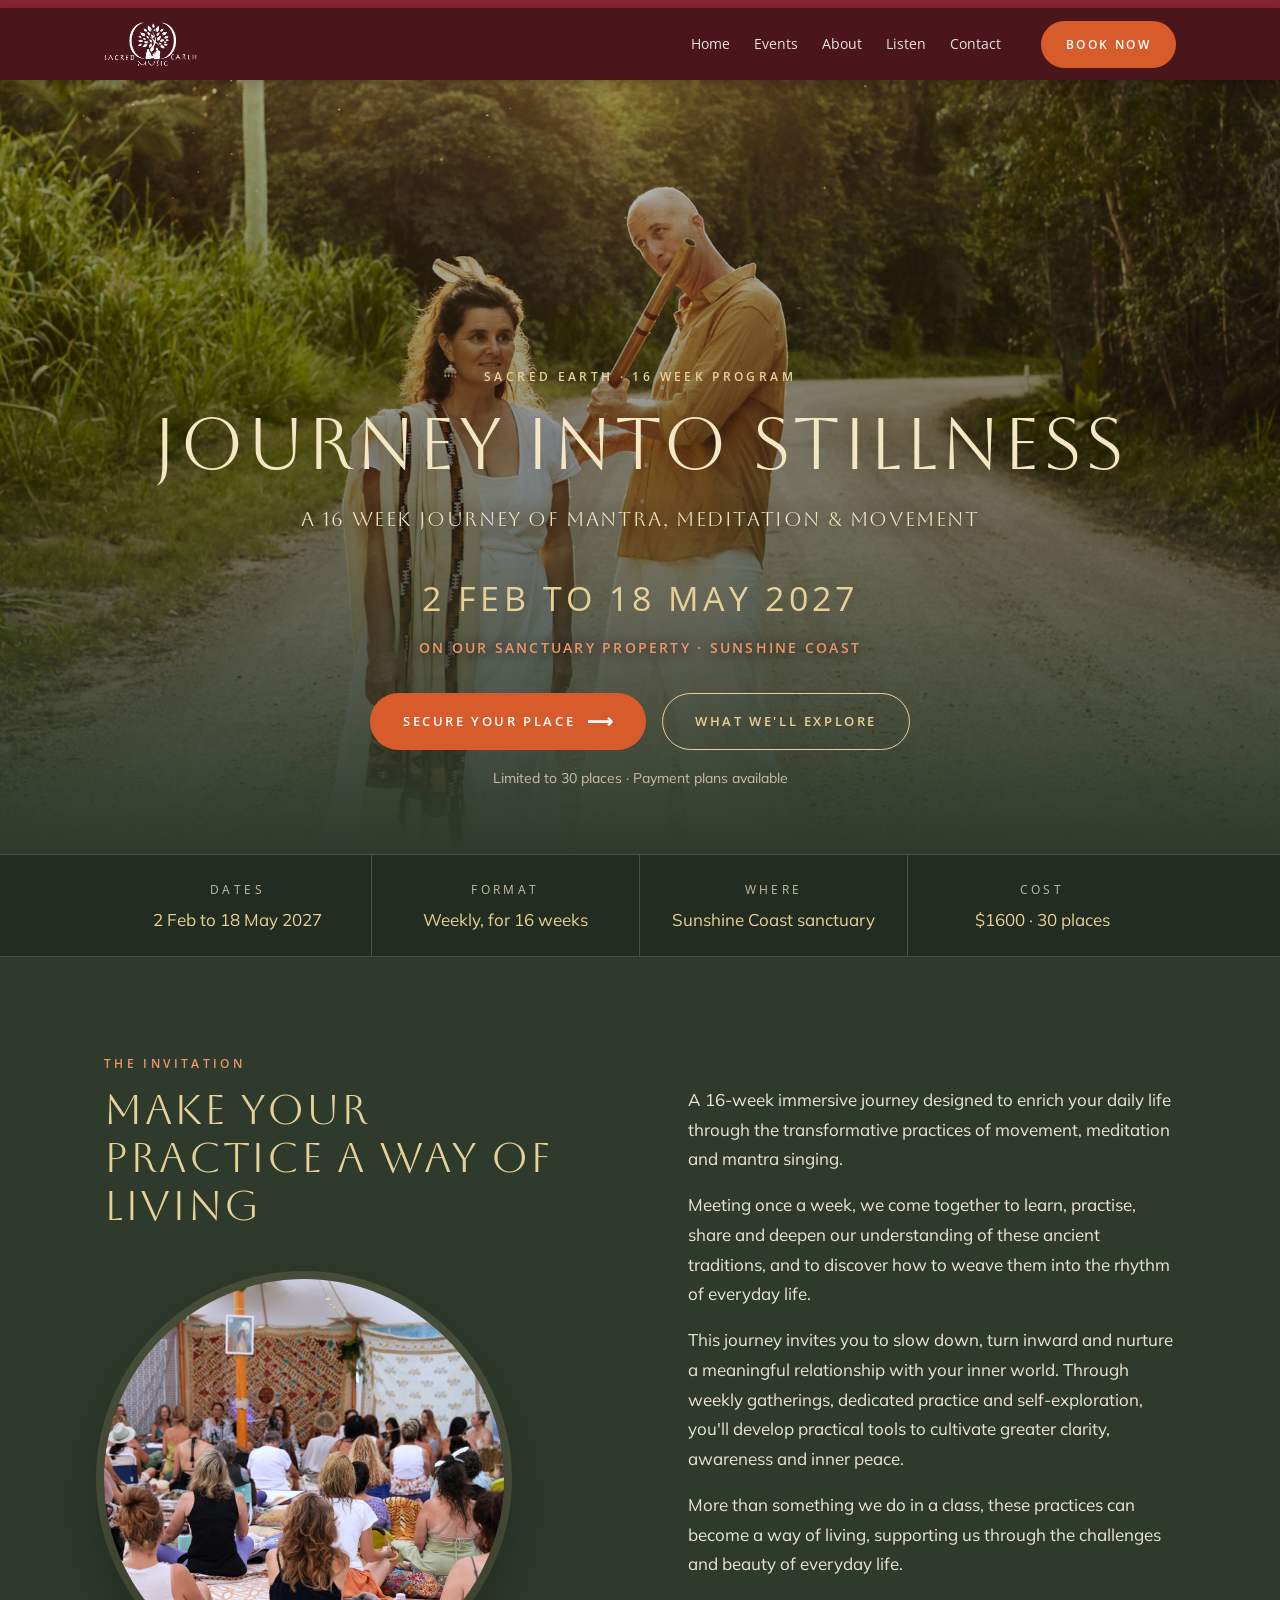
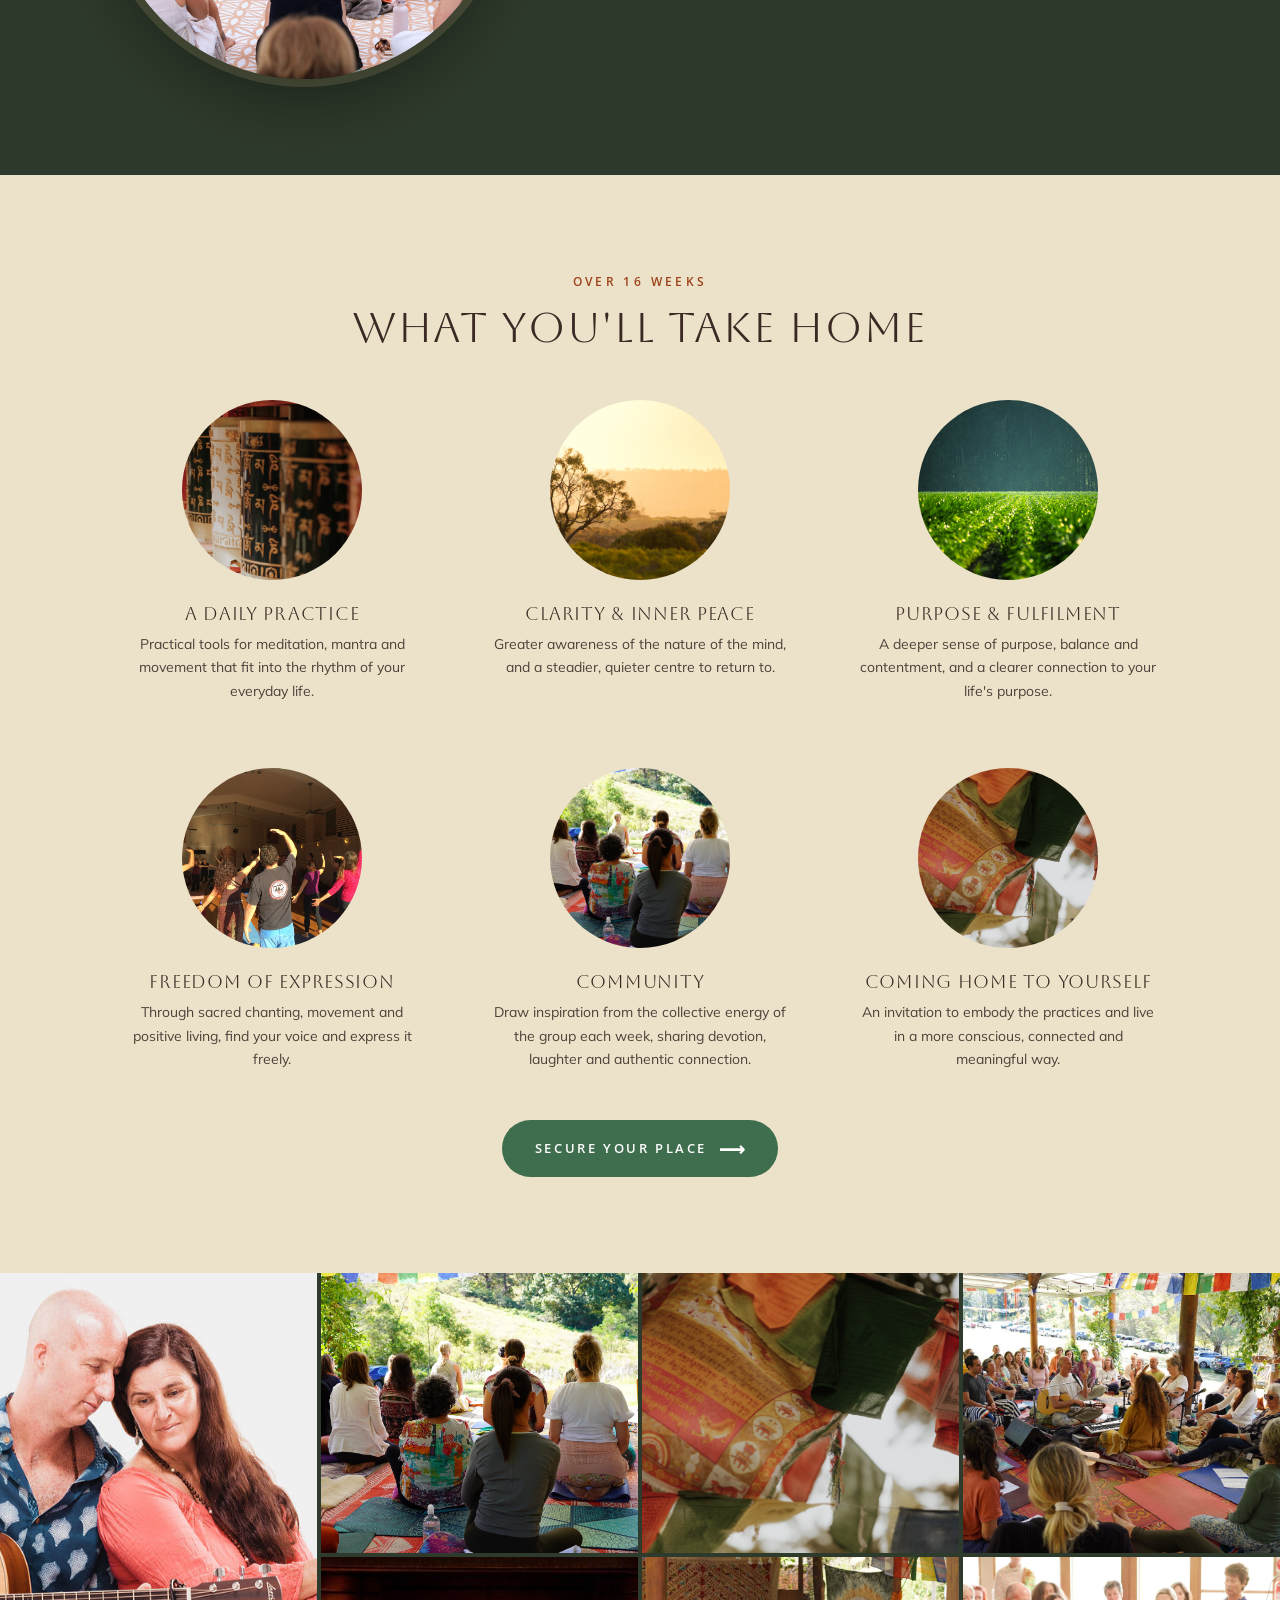
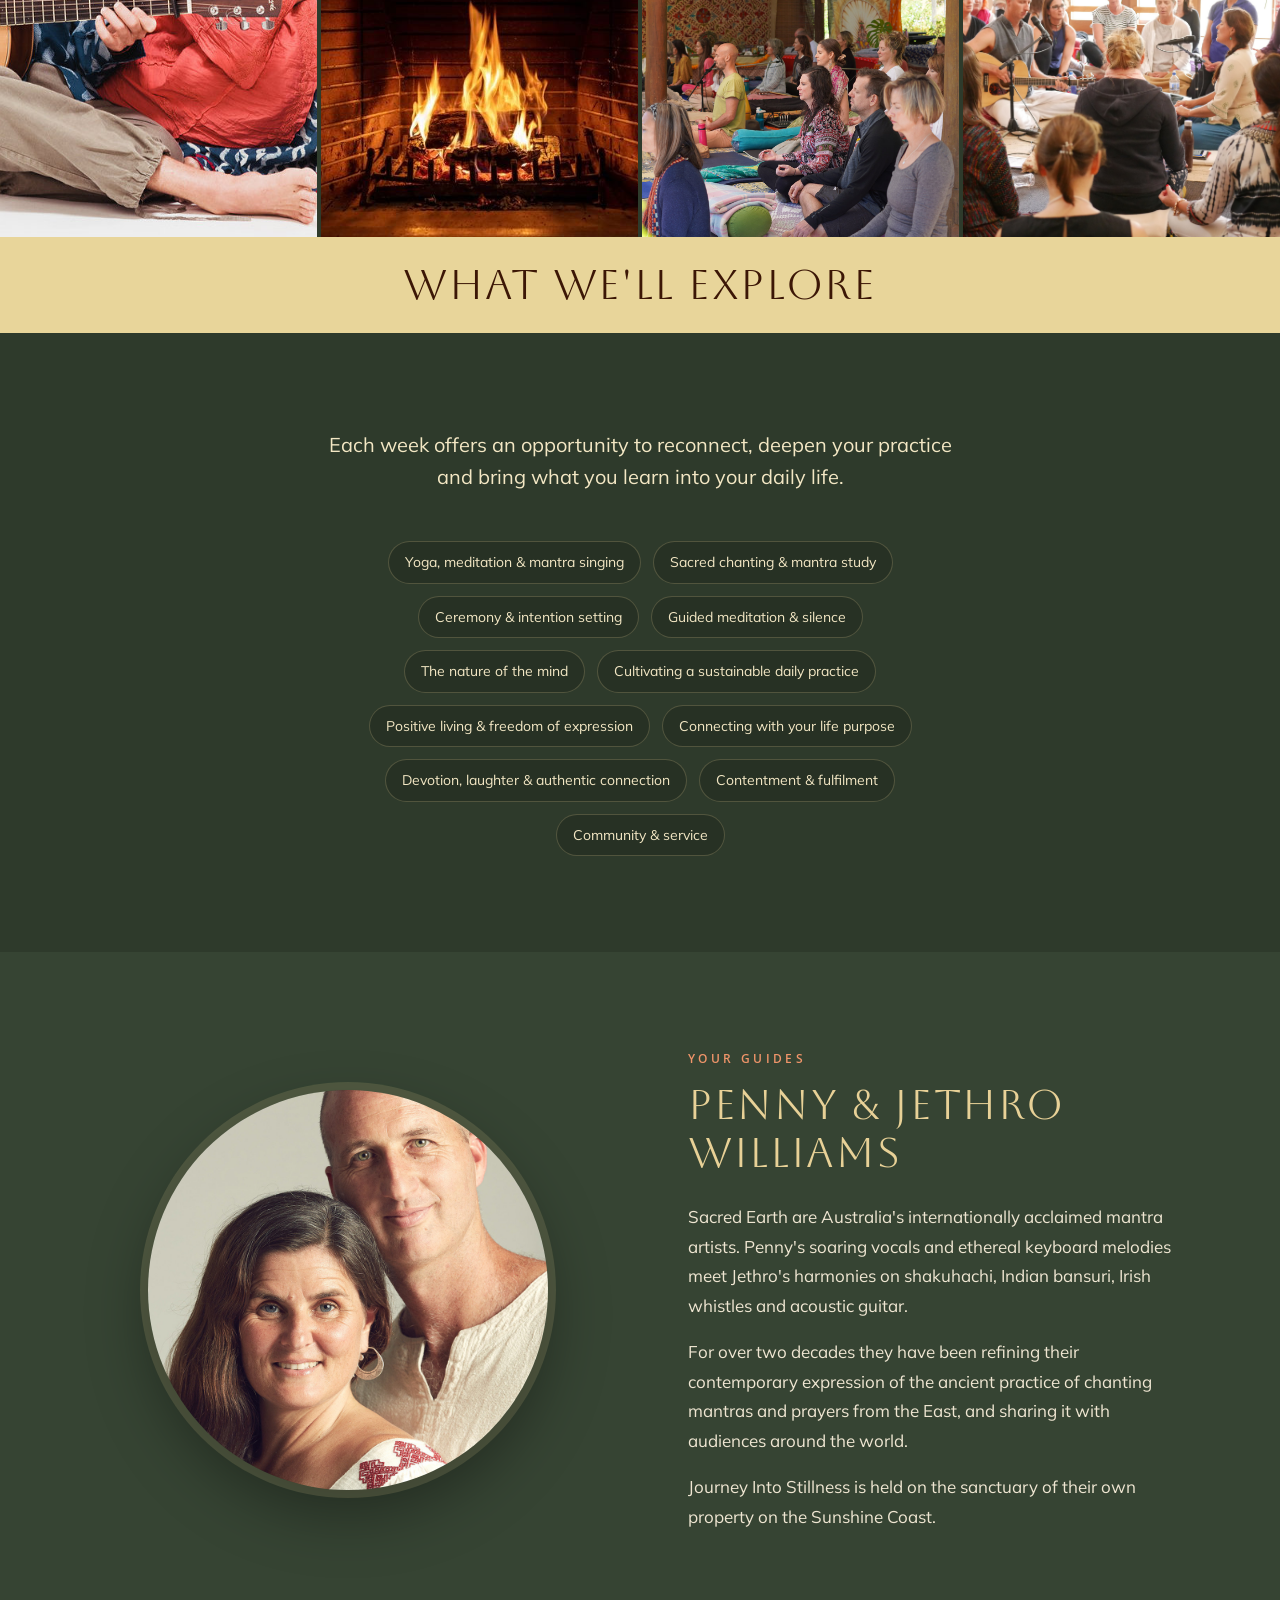
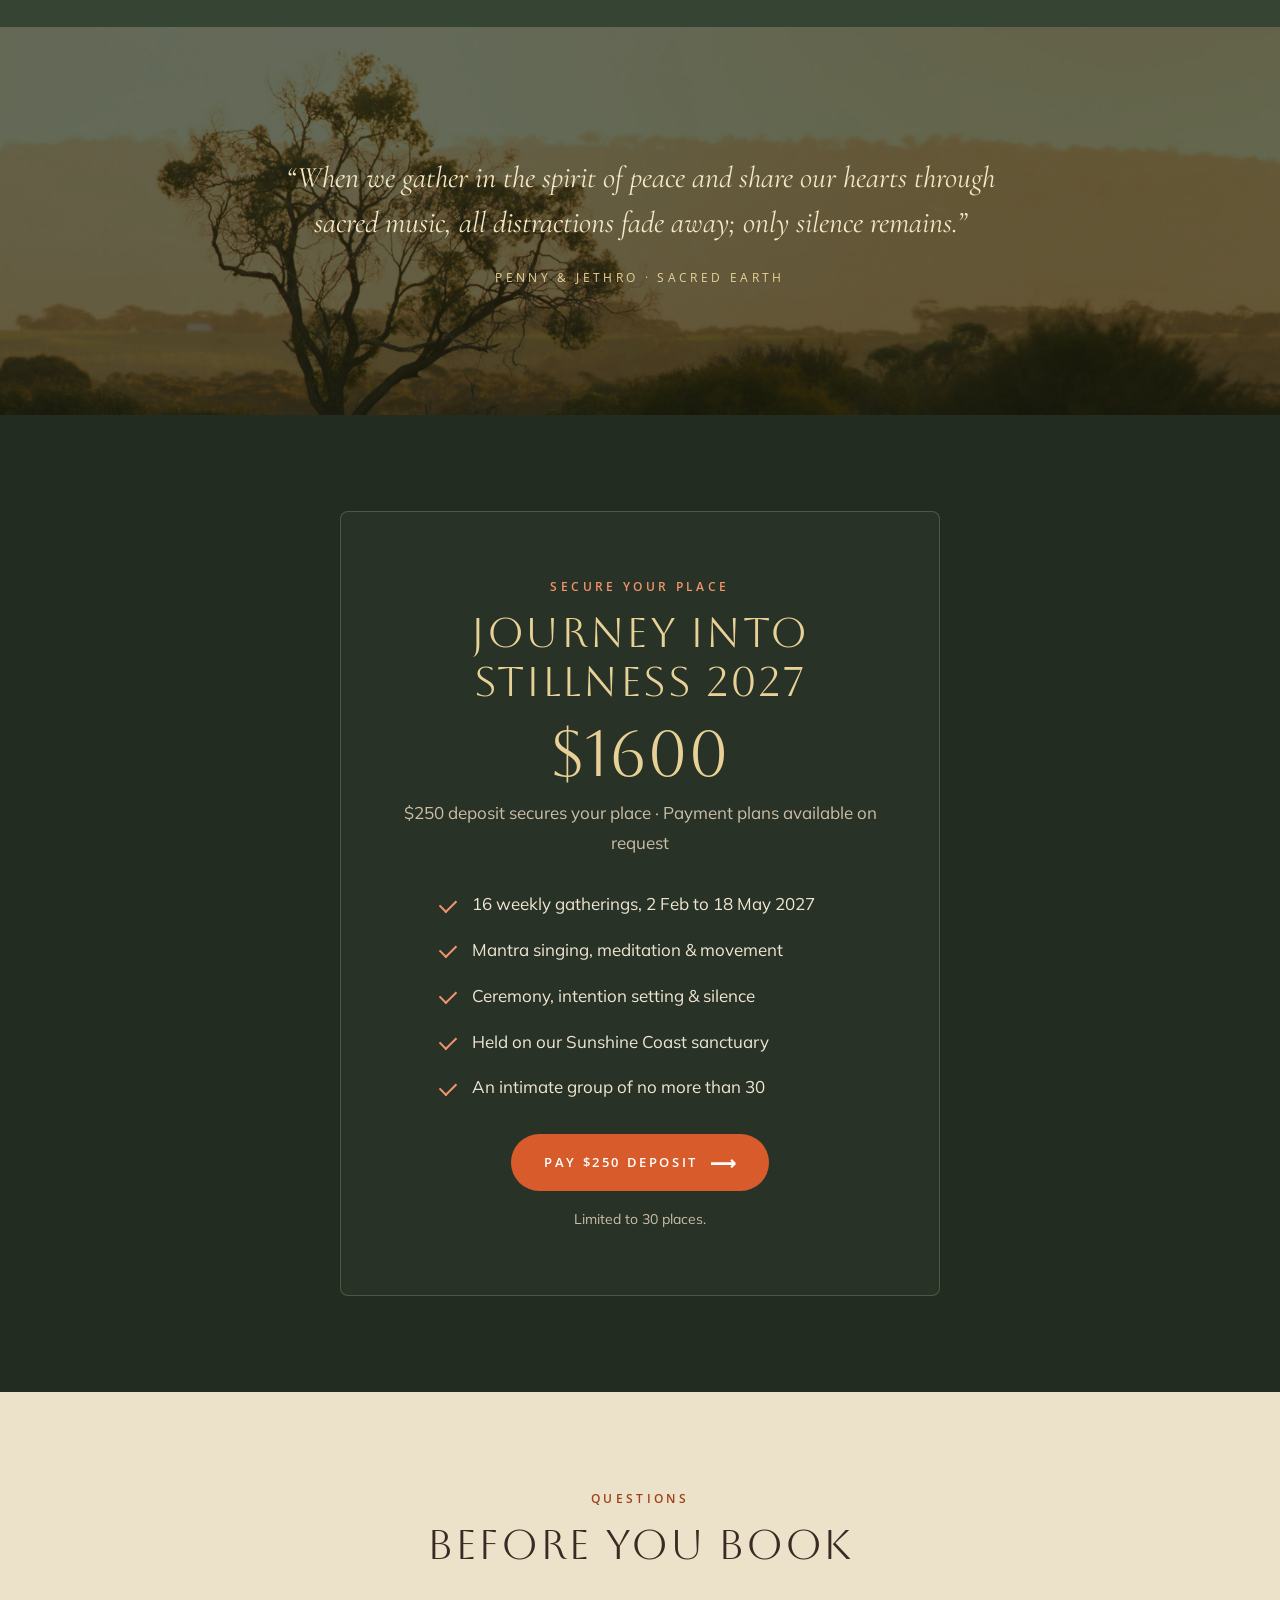
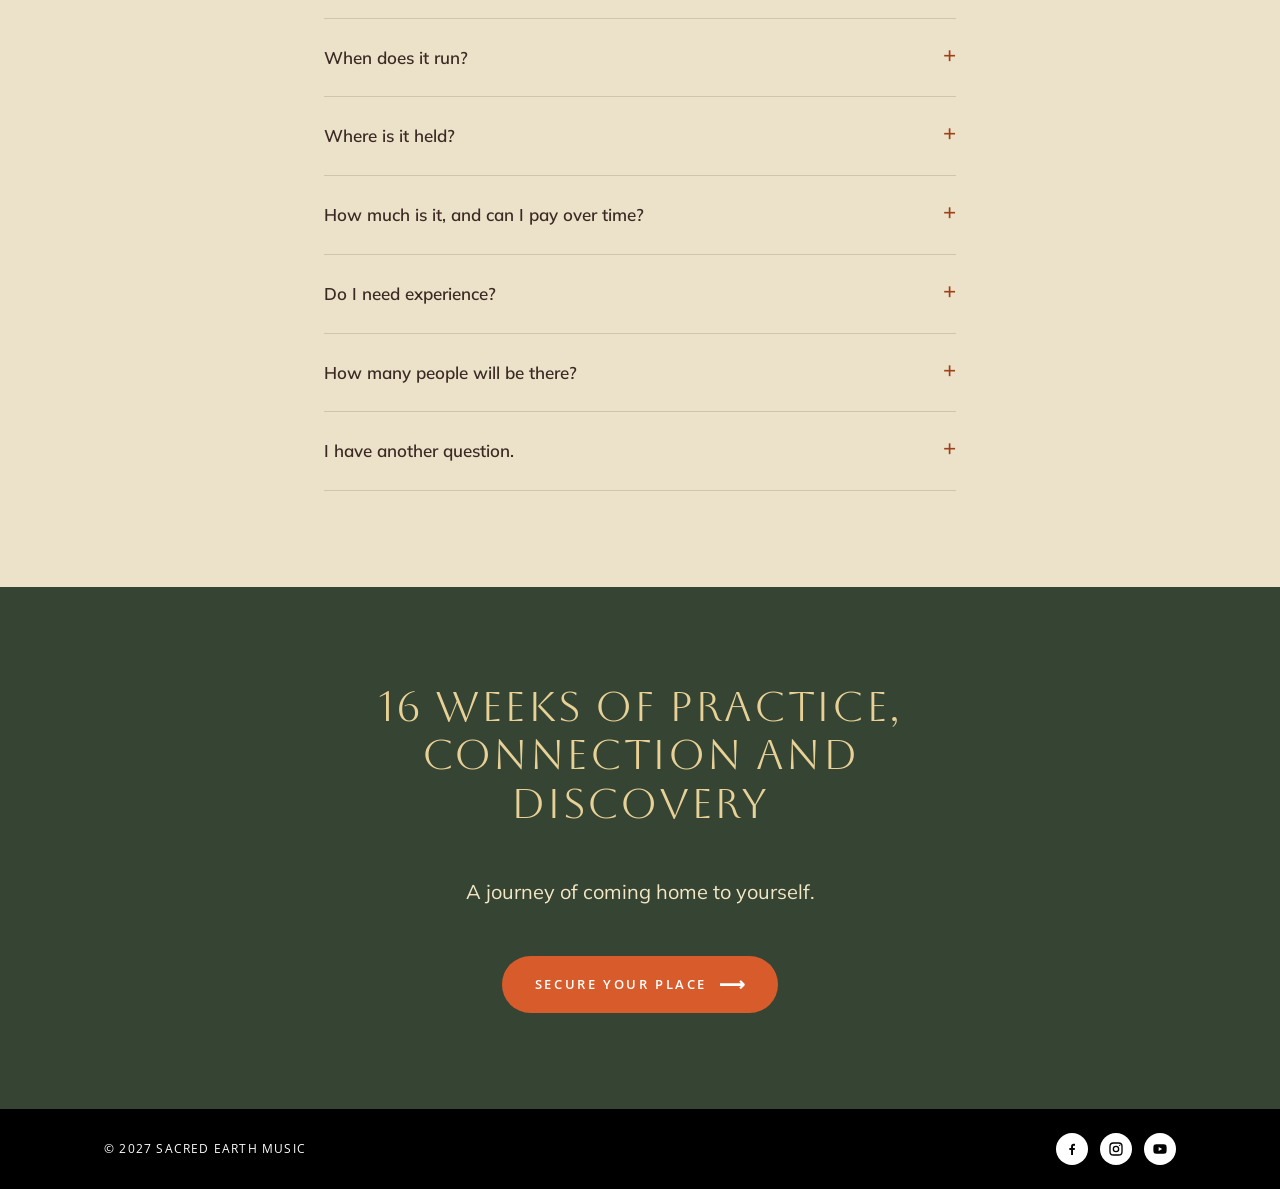
==== commit 67a0c58f: "Sacred Earth: spacing/type tokens, on-brand circles, cream sections, Aboreto headings, social icons " ====
--- a/sacred-earth/journey-into-stillness-2027.html
+++ b/sacred-earth/journey-into-stillness-2027.html
@@ -7,10 +7,10 @@
 <meta name="description" content="A 16-week journey of mantra, meditation and movement with Penny and Jethro of Sacred Earth on the Sunshine Coast. 2 Feb to 18 May 2027. Limited to 30 places.">
 <meta property="og:title" content="Journey Into Stillness 2027: 16 weeks with Sacred Earth">
 <meta property="og:description" content="Weekly mantra, meditation and movement on the Sunshine Coast. 2 Feb to 18 May 2027. Limited to 30 places.">
-<meta property="og:image" content="images/e7196f.png">
+<meta property="og:image" content="https://tests.thesocialtap.org/sacred-earth/images/e7196f.png">
 <link rel="preconnect" href="https://fonts.googleapis.com">
 <link rel="preconnect" href="https://fonts.gstatic.com" crossorigin>
-<link href="https://fonts.googleapis.com/css2?family=Aboreto&family=Cormorant+Garamond:ital,wght@0,400;0,500;1,400&family=Mulish:wght@300;400;600&family=Open+Sans:wght@400;600&display=swap" rel="stylesheet">
+<link href="https://fonts.googleapis.com/css2?family=Aboreto&family=Cormorant+Garamond:ital@1&family=Mulish:wght@400;600&family=Open+Sans:wght@400;600&display=swap" rel="stylesheet">
 <link rel="icon" href="images/favicon.jpg" type="image/jpeg">
 <link rel="apple-touch-icon" href="images/favicon.jpg">
 <link rel="stylesheet" href="styles.css">
@@ -37,7 +37,7 @@
 <header class="hero">
   <div class="hero-bg" style="background-image:url('images/d8f85a.jpg');background-position:35% 22%"></div>
   <div class="hero-inner">
-    <p class="eyebrow">Sacred Earth · 16 Week Program</p>
+    <span class="label">Sacred Earth · 16 Week Program</span>
     <h1>Journey Into Stillness</h1>
     <p class="sub">A 16 week journey of mantra, meditation &amp; movement</p>
     <p class="dates">2 Feb to 18 May 2027</p>
@@ -46,7 +46,7 @@
       <a class="btn" href="#book">Secure your place <span class="arrow">⟶</span></a>
       <a class="btn btn-ghost" href="#explore">What we'll explore</a>
     </div>
-    <p class="scarcity">Limited to 30 places · Payment plans available</p>
+    <p class="note">Limited to 30 places · Payment plans available</p>
   </div>
 </header>
 
@@ -56,59 +56,62 @@
     <div class="fact"><div class="k">Dates</div><div class="v">2 Feb to 18 May 2027</div></div>
     <div class="fact"><div class="k">Format</div><div class="v">Weekly, for 16 weeks</div></div>
     <div class="fact"><div class="k">Where</div><div class="v">Sunshine Coast sanctuary</div></div>
-    <div class="fact"><div class="k">Investment</div><div class="v">$1600 · 30 places</div></div>
+    <div class="fact"><div class="k">Cost</div><div class="v">$1600 · 30 places</div></div>
   </div>
 </div>
 
 <!-- INVITATION -->
-<section class="intro">
+<section>
   <div class="wrap intro-grid">
     <div class="intro-head">
-      <p class="section-label">The invitation</p>
+      <span class="label">The invitation</span>
       <h2>Make your practice a way of living</h2>
     </div>
-    <div class="intro-img"><img src="images/16f3d0.jpg" alt="Sacred Earth gathering in the meditation tent" style="object-position:40% center" loading="lazy"></div>
+    <div class="intro-img"><img class="circle circle-lg circle-ring" src="images/16f3d0.jpg" alt="Sacred Earth gathering in the meditation tent" loading="lazy"></div>
     <div class="intro-body">
-      <p class="lead">A 16-week immersive journey designed to enrich your daily life through the transformative practices of movement, meditation and mantra singing.</p>
-    <p>Meeting once a week, we come together to learn, practise, share and deepen our understanding of these ancient traditions, and to discover how to weave them into the rhythm of everyday life.</p>
-    <p>This journey invites you to slow down, turn inward and nurture a meaningful relationship with your inner world. Through weekly gatherings, dedicated practice and self-exploration, you'll develop practical tools to cultivate greater clarity, awareness and inner peace.</p>
-    <p>More than something we do in a class, these practices can become a way of living, supporting us through the challenges and beauty of everyday life.</p>
-    </div>
-  </div>
-</section>
-
-<!-- OUTCOMES -->
-<section class="alt">
-  <div class="wrap">
-    <p class="section-label">Over 16 weeks</p>
-    <h2>What you'll take home</h2>
-    <div class="cards">
-      <div class="card"><div class="num">I</div><h3>A sustainable daily practice</h3><p>Practical tools for meditation, mantra and movement that fit into the rhythm of your everyday life.</p></div>
-      <div class="card"><div class="num">II</div><h3>Clarity &amp; inner peace</h3><p>Greater awareness of the nature of the mind, and a steadier, quieter centre to return to.</p></div>
-      <div class="card"><div class="num">III</div><h3>Purpose &amp; fulfilment</h3><p>A deeper sense of purpose, balance and contentment, and a clearer connection to your life's purpose.</p></div>
-      <div class="card"><div class="num">IV</div><h3>Freedom of expression</h3><p>Through sacred chanting, movement and positive living, find your voice and express it freely.</p></div>
-      <div class="card"><div class="num">V</div><h3>Community</h3><p>Draw inspiration from the collective energy of the group each week, sharing devotion, laughter and authentic connection.</p></div>
-      <div class="card"><div class="num">VI</div><h3>Coming home to yourself</h3><p>An invitation to embody the practices and live in a more conscious, connected and meaningful way.</p></div>
-    </div>
+      <p>A 16-week immersive journey designed to enrich your daily life through the transformative practices of movement, meditation and mantra singing.</p>
+      <p>Meeting once a week, we come together to learn, practise, share and deepen our understanding of these ancient traditions, and to discover how to weave them into the rhythm of everyday life.</p>
+      <p>This journey invites you to slow down, turn inward and nurture a meaningful relationship with your inner world. Through weekly gatherings, dedicated practice and self-exploration, you'll develop practical tools to cultivate greater clarity, awareness and inner peace.</p>
+      <p>More than something we do in a class, these practices can become a way of living, supporting us through the challenges and beauty of everyday life.</p>
+    </div>
+  </div>
+</section>
+
+<!-- OUTCOMES (cream, circle tiles like the homepage) -->
+<section class="cream">
+  <div class="wrap">
+    <div class="section-head">
+      <span class="label">Over 16 weeks</span>
+      <h2>What you'll take home</h2>
+    </div>
+    <div class="tiles">
+      <div class="tile"><img class="circle" src="images/ead8f6.jpg" alt="Prayer wheels" loading="lazy"><div><h3>A daily practice</h3><p>Practical tools for meditation, mantra and movement that fit into the rhythm of your everyday life.</p></div></div>
+      <div class="tile"><img class="circle" src="images/c79d55.jpg" alt="Tree at sunset" loading="lazy"><div><h3>Clarity &amp; inner peace</h3><p>Greater awareness of the nature of the mind, and a steadier, quieter centre to return to.</p></div></div>
+      <div class="tile"><img class="circle" src="images/752bd0.jpg" alt="Green field" loading="lazy"><div><h3>Purpose &amp; fulfilment</h3><p>A deeper sense of purpose, balance and contentment, and a clearer connection to your life's purpose.</p></div></div>
+      <div class="tile"><img class="circle" src="images/b99d19.jpg" alt="Movement practice" loading="lazy"><div><h3>Freedom of expression</h3><p>Through sacred chanting, movement and positive living, find your voice and express it freely.</p></div></div>
+      <div class="tile"><img class="circle" src="images/2c78fd.jpg" alt="Group gathering" loading="lazy"><div><h3>Community</h3><p>Draw inspiration from the collective energy of the group each week, sharing devotion, laughter and authentic connection.</p></div></div>
+      <div class="tile"><img class="circle" src="images/7fe207.jpg" alt="Prayer flags" loading="lazy"><div><h3>Coming home to yourself</h3><p>An invitation to embody the practices and live in a more conscious, connected and meaningful way.</p></div></div>
+    </div>
+    <div class="cta-row"><a class="btn btn-green" href="#book">Secure your place <span class="arrow">⟶</span></a></div>
   </div>
 </section>
 
 <!-- GALLERY -->
 <div class="gallery">
-  <img class="tall" src="images/756cb9.jpg" alt="Penny and Jethro with guitar">
-  <img src="images/2c78fd.jpg" alt="Group gathering outdoors">
-  <img src="images/7fe207.jpg" alt="Prayer flags">
-  <img src="images/374916.jpg" alt="Group meditation under the pavilion">
-  <img src="images/eb0662.jpg" alt="Fireside gathering">
-  <img src="images/0c22e5.jpg" alt="Group meditation">
-  <img src="images/ac8d42.jpg" alt="Singing in circle">
+  <img class="tall" src="images/756cb9.jpg" alt="Penny and Jethro with guitar" loading="lazy">
+  <img src="images/2c78fd.jpg" alt="Group gathering outdoors" loading="lazy">
+  <img src="images/7fe207.jpg" alt="Prayer flags" loading="lazy">
+  <img src="images/374916.jpg" alt="Group meditation under the pavilion" loading="lazy">
+  <img src="images/eb0662.jpg" alt="Fireside gathering" loading="lazy">
+  <img src="images/0c22e5.jpg" alt="Group meditation" loading="lazy">
+  <img src="images/ac8d42.jpg" alt="Singing in circle" loading="lazy">
 </div>
 
 <!-- TOPICS -->
-<div class="band"><h2>What we'll explore</h2></div>
+<div class="band band-head"><h2>What we'll explore</h2></div>
 <section id="explore">
-  <div class="narrow" style="text-align:center">
-    <p class="lead">Each week offers an opportunity to reconnect, deepen your practice and bring what you learn into your daily life.</p>
+  <div class="narrow center">
+    <p class="lead" style="margin-bottom:var(--stack)">Each week offers an opportunity to reconnect, deepen your practice and bring what you learn into your daily life.</p>
     <div class="topics">
       <span>Yoga, meditation &amp; mantra singing</span>
       <span>Sacred chanting &amp; mantra study</span>
@@ -128,9 +131,9 @@
 <!-- ABOUT -->
 <section class="alt">
   <div class="wrap split">
-    <div class="split-media"><img src="images/99c570.jpg" alt="Penny and Jethro Williams"></div>
+    <div class="split-media"><img class="circle circle-lg circle-ring" src="images/99c570.jpg" alt="Penny and Jethro Williams" style="object-position:center 30%" loading="lazy"></div>
     <div class="split-copy">
-      <p class="section-label">Your guides</p>
+      <span class="label">Your guides</span>
       <h2>Penny &amp; Jethro Williams</h2>
       <p>Sacred Earth are Australia's internationally acclaimed mantra artists. Penny's soaring vocals and ethereal keyboard melodies meet Jethro's harmonies on shakuhachi, Indian bansuri, Irish whistles and acoustic guitar.</p>
       <p>For over two decades they have been refining their contemporary expression of the ancient practice of chanting mantras and prayers from the East, and sharing it with audiences around the world.</p>
@@ -147,14 +150,14 @@
 </div>
 
 <!-- BOOK -->
-<section class="booking" id="book">
+<section class="deep" id="book">
   <div class="wrap">
     <div class="panel">
-      <p class="section-label">Secure your place</p>
-      <h2 style="margin-bottom:10px">Journey Into Stillness 2027</h2>
+      <span class="label">Secure your place</span>
+      <h2>Journey Into Stillness 2027</h2>
       <p class="price">$1600</p>
       <p class="price-note">$250 deposit secures your place · Payment plans available on request</p>
-      <ul class="checks" style="grid-template-columns:1fr">
+      <ul class="checks one-col">
         <li>16 weekly gatherings, 2 Feb to 18 May 2027</li>
         <li>Mantra singing, meditation &amp; movement</li>
         <li>Ceremony, intention setting &amp; silence</li>
@@ -167,10 +170,13 @@
   </div>
 </section>
 
-<!-- FAQ -->
-<section>
+<!-- FAQ (cream) -->
+<section class="cream">
   <div class="narrow faq">
-    <h2>Good to know</h2>
+    <div class="section-head">
+      <span class="label">Questions</span>
+      <h2>Before you book</h2>
+    </div>
     <details><summary>When does it run?</summary><p>Once a week for 16 weeks, from 2 February to 18 May 2027.</p></details>
     <details><summary>Where is it held?</summary><p>On the sanctuary of Penny and Jethro's property on the Sunshine Coast, Queensland.</p></details>
     <details><summary>How much is it, and can I pay over time?</summary><p>The full program is $1600. A $250 deposit secures your place, and payment plans are available on request.</p></details>
@@ -181,11 +187,13 @@
 </section>
 
 <!-- FINAL CTA -->
-<section class="alt" style="text-align:center">
+<section class="alt center">
   <div class="narrow">
-    <h2>16 weeks of practice, connection and discovery</h2>
-    <p class="lead" style="margin-bottom:30px">A journey of coming home to yourself.</p>
-    <a class="btn" href="https://www.sacredearthmusic.com/journey-into-stillness-form-2027">Secure your place <span class="arrow">⟶</span></a>
+    <div class="section-head">
+      <h2>16 weeks of practice, connection and discovery</h2>
+    </div>
+    <p class="lead">A journey of coming home to yourself.</p>
+    <div class="cta-row"><a class="btn" href="https://www.sacredearthmusic.com/journey-into-stillness-form-2027">Secure your place <span class="arrow">⟶</span></a></div>
   </div>
 </section>
 
@@ -193,9 +201,9 @@
   <div class="wrap">
     <span>© 2027 SACRED EARTH MUSIC</span>
     <span class="social">
-      <a href="https://www.facebook.com/sacredearthmusic/">Facebook</a>
-      <a href="https://www.instagram.com/sacredearthmusic/">Instagram</a>
-      <a href="https://www.youtube.com/sacredearthmusic">YouTube</a>
+      <a href="https://www.facebook.com/sacredearthmusic/" aria-label="Facebook"><svg viewBox="0 0 24 24" fill="currentColor"><path d="M13.5 21v-7.5h2.5l.4-3h-2.9V8.6c0-.9.3-1.5 1.5-1.5h1.5V4.4c-.3 0-1.2-.1-2.2-.1-2.2 0-3.7 1.3-3.7 3.8v2.4H8v3h2.6V21h2.9z"/></svg></a>
+      <a href="https://www.instagram.com/sacredearthmusic/" aria-label="Instagram"><svg viewBox="0 0 24 24" fill="none" stroke="currentColor" stroke-width="2"><rect x="3" y="3" width="18" height="18" rx="5"/><circle cx="12" cy="12" r="4"/><circle cx="17.5" cy="6.5" r="1" fill="currentColor" stroke="none"/></svg></a>
+      <a href="https://www.youtube.com/sacredearthmusic" aria-label="YouTube"><svg viewBox="0 0 24 24" fill="currentColor"><path d="M21.6 7.2a2.5 2.5 0 0 0-1.8-1.8C18.2 5 12 5 12 5s-6.2 0-7.8.4A2.5 2.5 0 0 0 2.4 7.2 26 26 0 0 0 2 12a26 26 0 0 0 .4 4.8 2.5 2.5 0 0 0 1.8 1.8C5.8 19 12 19 12 19s6.2 0 7.8-.4a2.5 2.5 0 0 0 1.8-1.8A26 26 0 0 0 22 12a26 26 0 0 0-.4-4.8zM10 15V9l5.2 3L10 15z"/></svg></a>
     </span>
   </div>
 </footer>
--- a/sacred-earth/styles.css
+++ b/sacred-earth/styles.css
@@ -1,260 +1,380 @@
 /* Sacred Earth sales pages
-   Palette and type taken from sacredearthmusic.com (Wix theme). */
+   Brand: sacredearthmusic.com (Wix). Colours, type and motifs (circle photos,
+   cream sections, pill buttons) follow the live site. */
+
+/* =========================================================
+   1. TOKENS
+   ========================================================= */
 :root {
+  /* Spacing scale: use these, never raw px */
+  --s-1: 4px;
+  --s-2: 8px;
+  --s-3: 12px;
+  --s-4: 16px;
+  --s-5: 24px;
+  --s-6: 32px;
+  --s-7: 48px;
+  --s-8: 64px;
+  --s-9: 96px;
+  --s-10: 128px;
+
+  /* Layout */
+  --gutter: var(--s-5);           /* page side padding */
+  --section-y: var(--s-9);        /* vertical padding of every section */
+  --stack: var(--s-7);            /* section heading -> content */
+  --grid-gap: var(--s-6);         /* gap between cards / tiles */
+  --split-gap: var(--s-9);        /* gap between two columns */
+  --w-wide: 1120px;
+  --w-text: 680px;
+  --nav-h: 72px;
+
+  /* Type scale */
+  --fs-xs: 12px;                  /* labels, small caps */
+  --fs-sm: 14px;
+  --fs-body: 17px;
+  --fs-lead: 20px;
+  --fs-h3: 18px;
+  --fs-h2: clamp(28px, 3.4vw, 42px);
+  --fs-h1: clamp(34px, 6vw, 72px);
+  --lh-body: 1.75;
+  --lh-tight: 1.15;
+  --track-label: .28em;
+  --track-btn: .2em;
+
+  /* Radii */
+  --r-sm: 4px;
+  --r-md: 8px;
+  --r-pill: 999px;
+
+  /* Brand colours */
   --topbar: #8a2433;
   --nav: #4a161c;
   --gold: #e8d197;
   --gold-soft: #f3e7c4;
   --sand: #e8d59a;
-  --orange: #d85c2b;
+  --orange: #d85c2b;              /* buttons */
   --orange-dark: #b84a1f;
+  --orange-text: #f0956a;         /* small orange text on dark (passes contrast) */
+  --green: #3f6e4f;               /* secondary buttons, as on the homepage */
+  --green-dark: #325a40;
   --ink: #3c1706;
   --text: #efe6d2;
   --muted: #cbbfa6;
   --line: rgba(232, 209, 151, .22);
-  /* page theme (overridden per page) */
+
+  /* Cream sections (homepage "Upcoming retreats") */
+  --cream: #ece2c9;
+  --cream-ink: #3b2a24;
+  --cream-text: #4f403a;
+  --cream-label: #9c4119;
+  --cream-line: rgba(59, 42, 36, .16);
+
+  /* Page theme: plum (NZ). Forest overrides below. */
   --bg: #402832;
   --bg-2: #4d3140;
   --bg-deep: #2f1d25;
-  --head-font: 'Cormorant Garamond', Georgia, serif;
-  --body-font: 'Mulish', 'Avenir Next', Avenir, 'Helvetica Neue', sans-serif;
-  --script-font: 'Pinyon Script', cursive;
-  --accent-font: 'Amatic SC', 'Aboreto', serif;
+
+  /* Fonts */
+  --font-head: 'Aboreto', 'Cormorant Garamond', serif;
+  --font-body: Avenir, 'Avenir Next', 'Mulish', 'Helvetica Neue', sans-serif;
+  --font-ui: 'Open Sans', 'Helvetica Neue', sans-serif;
+  --font-band: 'Amatic SC', 'Aboreto', serif;
+  --font-quote: 'Cormorant Garamond', Georgia, serif;
 }
 .theme-forest {
   --bg: #2e3a2b;
   --bg-2: #364433;
   --bg-deep: #222c20;
-  --head-font: 'Aboreto', 'Cormorant Garamond', serif;
-  --accent-font: 'Aboreto', serif;
-}
-
+}
+@media (max-width: 860px) {
+  :root {
+    --section-y: var(--s-8);
+    --stack: var(--s-6);
+    --split-gap: var(--s-7);
+  }
+}
+@media (max-width: 600px) {
+  :root {
+    --gutter: var(--s-4);
+    --grid-gap: var(--s-5);
+    --fs-body: 16px;
+    --fs-lead: 18px;
+    --nav-h: 64px;
+  }
+}
+
+/* =========================================================
+   2. BASE
+   ========================================================= */
 * { box-sizing: border-box; }
-html { scroll-behavior: smooth; }
+html { scroll-behavior: smooth; scroll-padding-top: var(--nav-h); }
 body {
   margin: 0;
   background: var(--bg);
   color: var(--text);
-  font-family: var(--body-font);
-  font-weight: 300;
-  font-size: 17px;
-  line-height: 1.7;
+  font-family: var(--font-body);
+  font-weight: 400;
+  font-size: var(--fs-body);
+  line-height: var(--lh-body);
   -webkit-font-smoothing: antialiased;
 }
 img { max-width: 100%; display: block; }
 a { color: var(--gold); }
-.wrap { max-width: 1080px; margin: 0 auto; padding: 0 24px; }
-.narrow { max-width: 680px; margin: 0 auto; padding: 0 24px; }
-
-/* ---------- Site header (mirrors the main site) ---------- */
-.topbar { background: var(--topbar); height: 6px; }
+p { margin: 0 0 var(--s-4); }
+p:last-child { margin-bottom: 0; }
+h1, h2, h3 { font-family: var(--font-head); font-weight: 400; margin: 0; line-height: var(--lh-tight); letter-spacing: .04em; }
+
+.wrap   { max-width: var(--w-wide); margin: 0 auto; padding: 0 var(--gutter); }
+.narrow { max-width: var(--w-text); margin: 0 auto; padding: 0 var(--gutter); }
+.center { text-align: center; }
+
+section { padding: var(--section-y) 0; }
+.alt   { background: var(--bg-2); }
+.deep  { background: var(--bg-deep); }
+
+/* Section heading block */
+.section-head { margin-bottom: var(--stack); text-align: center; }
+.label {
+  display: block;
+  font-family: var(--font-ui); font-size: var(--fs-xs); font-weight: 600;
+  letter-spacing: var(--track-label); text-transform: uppercase;
+  color: var(--orange-text); margin: 0 0 var(--s-3);
+}
+h2 { font-size: var(--fs-h2); color: var(--gold); }
+h3 { font-size: var(--fs-h3); color: var(--gold); margin-bottom: var(--s-2); }
+.lead { font-size: var(--fs-lead); line-height: 1.6; color: var(--gold-soft); }
+
+/* =========================================================
+   3. CREAM SECTIONS
+   ========================================================= */
+.cream { background: var(--cream); color: var(--cream-text); }
+.cream h2, .cream h3 { color: var(--cream-ink); }
+.cream .label { color: var(--cream-label); }
+.cream a:not(.btn) { color: var(--cream-label); }
+
+/* =========================================================
+   4. HEADER
+   ========================================================= */
+.topbar { background: var(--topbar); height: var(--s-2); }
 .site-nav { background: var(--nav); position: sticky; top: 0; z-index: 50; box-shadow: 0 2px 12px rgba(0,0,0,.25); }
-.site-nav .wrap { display: flex; align-items: center; gap: 28px; height: 68px; }
-.site-nav .logo img { height: 50px; width: auto; }
-.site-nav ul { list-style: none; display: flex; gap: 22px; margin: 0 0 0 auto; padding: 0; font-family: 'Open Sans', sans-serif; font-size: 14px; }
+.site-nav .wrap { display: flex; align-items: center; gap: var(--s-6); height: var(--nav-h); }
+.site-nav .logo img { height: calc(var(--nav-h) - var(--s-5)); width: auto; }
+.site-nav ul { list-style: none; display: flex; gap: var(--s-5); margin: 0 0 0 auto; padding: 0; font-family: var(--font-ui); font-size: var(--fs-sm); }
 .site-nav ul a { color: #fff; text-decoration: none; opacity: .88; }
 .site-nav ul a:hover { opacity: 1; color: var(--gold); }
-.site-nav .nav-cta { margin-left: 8px; }
+.site-nav .nav-cta { margin-left: var(--s-2); }
 @media (max-width: 900px) {
   .site-nav ul { display: none; }
   .site-nav .nav-cta { margin-left: auto; }
 }
 
-/* ---------- Buttons ---------- */
+/* =========================================================
+   5. BUTTONS
+   ========================================================= */
 .btn {
-  display: inline-flex; align-items: center; justify-content: center; gap: 10px;
-  background: var(--orange); color: #fff; text-decoration: none;
-  font-family: 'Open Sans', sans-serif; font-size: 13px; letter-spacing: .22em; text-transform: uppercase;
-  padding: 16px 34px; border-radius: 999px; border: 0; cursor: pointer;
+  display: inline-flex; align-items: center; justify-content: center; gap: var(--s-3);
+  background: var(--orange); color: #fff; text-decoration: none; white-space: nowrap;
+  font-family: var(--font-ui); font-size: 13px; font-weight: 600;
+  letter-spacing: var(--track-btn); text-transform: uppercase;
+  padding: var(--s-4) var(--s-6); border-radius: var(--r-pill); border: 1px solid transparent;
   transition: background .2s, transform .2s;
 }
 .btn:hover { background: var(--orange-dark); transform: translateY(-1px); }
 .btn .arrow { font-size: 18px; letter-spacing: 0; line-height: 1; }
-.btn-sm { padding: 10px 20px; font-size: 11px; }
-.btn-ghost { background: transparent; border: 1px solid var(--gold); color: var(--gold); }
+.btn-sm { padding: var(--s-3) var(--s-5); font-size: var(--fs-xs); }
+.btn-green { background: var(--green); }
+.btn-green:hover { background: var(--green-dark); }
+.btn-ghost { background: transparent; border-color: var(--gold); color: var(--gold); }
 .btn-ghost:hover { background: rgba(232,209,151,.12); }
-.btn-row { display: flex; gap: 14px; flex-wrap: wrap; justify-content: center; }
-
-/* ---------- Hero ---------- */
-.hero { position: relative; min-height: clamp(560px, 88vh, 860px); display: flex; align-items: flex-end; overflow: hidden; }
+.btn-row { display: flex; gap: var(--s-4); flex-wrap: wrap; justify-content: center; }
+.cta-row { margin-top: var(--stack); text-align: center; }
+@media (max-width: 600px) {
+  .btn { letter-spacing: .14em; padding: var(--s-4) var(--s-5); }
+}
+
+/* =========================================================
+   6. HERO
+   ========================================================= */
+.hero { position: relative; min-height: clamp(560px, 86vh, 860px); display: flex; align-items: flex-end; overflow: hidden; }
 .hero-bg { position: absolute; inset: 0; background-size: cover; background-position: center; }
-.hero::after { content: ""; position: absolute; inset: 0; background: linear-gradient(180deg, rgba(0,0,0,.25) 0%, rgba(0,0,0,.38) 45%, var(--bg) 100%); }
-.hero-inner { position: relative; z-index: 2; width: 100%; text-align: center; padding: 120px 24px 56px; }
-.eyebrow { font-family: 'Open Sans', sans-serif; letter-spacing: .3em; text-transform: uppercase; font-size: 12px; color: var(--sand); margin: 0 0 14px; }
-.hero h1 {
-  font-family: var(--head-font); font-weight: 400; color: var(--gold-soft);
-  font-size: clamp(38px, 7vw, 82px); line-height: 1.02; margin: 0; letter-spacing: .02em;
-  text-shadow: 0 2px 30px rgba(0,0,0,.45);
-}
-.hero .script { font-family: var(--script-font); font-size: clamp(26px, 4vw, 44px); color: var(--gold); margin: 10px 0 0; text-shadow: 0 2px 20px rgba(0,0,0,.5); }
-.hero .sub { font-family: var(--head-font); letter-spacing: .08em; text-transform: uppercase; font-size: clamp(15px, 2vw, 22px); color: var(--gold-soft); margin: 14px 0 0; text-shadow: 0 2px 18px rgba(0,0,0,.5); }
-.hero .dates { font-family: 'Open Sans', sans-serif; font-weight: 300; letter-spacing: .12em; font-size: clamp(22px, 3.6vw, 40px); color: var(--gold); margin: 26px 0 4px; }
-.hero .where { color: var(--orange); text-shadow: 0 1px 12px rgba(0,0,0,.7); font-family: 'Open Sans', sans-serif; text-transform: uppercase; letter-spacing: .16em; font-size: 14px; margin: 0 0 30px; font-weight: 600; }
-.hero .scarcity { margin-top: 16px; font-size: 14px; color: var(--muted); }
-
-/* ---------- Key facts ---------- */
+.hero::after { content: ""; position: absolute; inset: 0; background: linear-gradient(180deg, rgba(0,0,0,.25) 0%, rgba(0,0,0,.4) 45%, var(--bg) 100%); }
+.hero-inner { position: relative; z-index: 2; width: 100%; text-align: center; padding: var(--s-10) var(--gutter) var(--s-8); }
+.hero .label { color: var(--sand); margin-bottom: var(--s-4); }
+.hero h1 { font-size: var(--fs-h1); color: var(--gold-soft); text-shadow: 0 2px 30px rgba(0,0,0,.45); }
+.hero .sub { font-family: var(--font-head); font-size: clamp(14px, 1.8vw, 20px); letter-spacing: .08em; color: var(--gold-soft); margin: var(--s-4) 0 0; text-shadow: 0 2px 18px rgba(0,0,0,.5); }
+.hero .dates { font-family: var(--font-ui); font-weight: 400; letter-spacing: .12em; text-transform: uppercase; font-size: clamp(20px, 3.2vw, 34px); color: var(--gold); margin: var(--s-6) 0 var(--s-2); }
+.hero .where { font-family: var(--font-ui); font-weight: 600; letter-spacing: .16em; text-transform: uppercase; font-size: var(--fs-sm); color: var(--orange-text); margin: 0 0 var(--s-6); text-shadow: 0 1px 12px rgba(0,0,0,.7); }
+.hero .note { margin-top: var(--s-4); font-size: var(--fs-sm); color: var(--muted); }
+@media (max-width: 600px) {
+  .hero .btn-row { flex-direction: column; align-items: center; }
+}
+
+/* =========================================================
+   7. KEY FACTS
+   ========================================================= */
 .facts { background: var(--bg-deep); border-top: 1px solid var(--line); border-bottom: 1px solid var(--line); }
 .facts .wrap { display: grid; grid-template-columns: repeat(4, 1fr); }
-.fact { padding: 26px 18px; text-align: center; border-right: 1px solid var(--line); }
+.fact { padding: var(--s-5) var(--s-4); text-align: center; border-right: 1px solid var(--line); }
 .fact:last-child { border-right: 0; }
-.fact .k { font-family: 'Open Sans', sans-serif; font-size: 11px; letter-spacing: .24em; text-transform: uppercase; color: var(--muted); }
-.fact .v { color: var(--gold); font-size: 18px; margin-top: 6px; line-height: 1.35; }
+.fact .k { font-family: var(--font-ui); font-size: var(--fs-xs); letter-spacing: var(--track-label); text-transform: uppercase; color: var(--muted); }
+.fact .v { color: var(--gold); font-size: var(--fs-body); line-height: 1.4; margin-top: var(--s-2); }
 @media (max-width: 760px) {
   .facts .wrap { grid-template-columns: 1fr 1fr; padding: 0; }
   .fact:nth-child(2) { border-right: 0; }
   .fact:nth-child(-n+2) { border-bottom: 1px solid var(--line); }
 }
 
-/* ---------- Sections ---------- */
-section { padding: 96px 0; }
-section.alt { background: var(--bg-2); }
-.section-label { font-family: 'Open Sans', sans-serif; font-size: 12px; letter-spacing: .3em; text-transform: uppercase; color: var(--orange); text-align: center; margin: 0 0 12px; font-weight: 600; }
-h2 {
-  font-family: var(--head-font); font-weight: 400; color: var(--gold);
-  font-size: clamp(30px, 4.4vw, 48px); line-height: 1.15; text-align: center; margin: 0 0 28px;
-}
-.theme-forest h2 { letter-spacing: .04em; }
-h3 { font-family: var(--head-font); font-weight: 500; color: var(--gold); font-size: 24px; margin: 0 0 8px; line-height: 1.25; }
-.theme-forest h3 { font-weight: 400; font-size: 19px; letter-spacing: .04em; }
-p { margin: 0 0 1.1em; }
-.lead { font-size: 20px; line-height: 1.65; color: var(--gold-soft); text-align: inherit; }
-
-/* Band: the sand-coloured title bar used on the live site */
-.band { background: var(--sand); color: var(--ink); text-align: center; padding: 10px 24px; }
-.band h2 { font-family: var(--accent-font); color: var(--ink); margin: 0; font-size: clamp(40px, 6vw, 64px); letter-spacing: .04em; font-weight: 400; }
-.theme-forest .band h2 { font-size: clamp(26px, 4vw, 40px); padding: 10px 0; }
-
-/* Two-column split */
-.split { display: grid; grid-template-columns: 1fr 1fr; gap: 64px; align-items: center; }
-.split.reverse .split-media { order: 2; }
-.split-media img { width: 100%; border-radius: 4px; box-shadow: 0 24px 60px rgba(0,0,0,.35); }
-.split-copy h2 { text-align: left; }
-.split-copy .section-label { text-align: left; }
-@media (max-width: 860px) {
-  .split { grid-template-columns: 1fr; gap: 36px; }
-  .split.reverse .split-media { order: 0; }
-}
-
-/* Experience cards */
-.cards { display: grid; grid-template-columns: repeat(3, 1fr); gap: 22px; margin-top: 44px; }
-.card { background: rgba(0,0,0,.16); border: 1px solid var(--line); border-radius: 6px; padding: 30px 26px; }
-.card .num { font-family: var(--accent-font); color: var(--orange); font-size: 30px; line-height: 1; margin-bottom: 12px; }
-.theme-forest .card .num { font-size: 20px; }
-.card p { margin: 0; font-size: 16px; color: var(--text); }
-@media (max-width: 900px) { .cards { grid-template-columns: 1fr 1fr; } }
-@media (max-width: 600px) { .cards { grid-template-columns: 1fr; } }
-
-/* Checklist */
-.checks { list-style: none; padding: 0; margin: 0; display: grid; grid-template-columns: 1fr 1fr; gap: 14px 40px; }
-.checks li { position: relative; padding-left: 32px; }
-.checks li::before { content: ""; position: absolute; left: 0; top: .55em; width: 16px; height: 9px; border-left: 2px solid var(--orange); border-bottom: 2px solid var(--orange); transform: rotate(-45deg); }
-@media (max-width: 700px) { .checks { grid-template-columns: 1fr; } }
-
-/* Topic pills */
-.topics { display: flex; flex-wrap: wrap; gap: 10px; justify-content: center; margin-top: 32px; }
-.topics span { border: 1px solid var(--line); background: rgba(0,0,0,.14); color: var(--gold-soft); padding: 9px 18px; border-radius: 999px; font-size: 15px; }
-
-/* Gallery */
-.gallery { display: grid; grid-template-columns: repeat(4, 1fr); gap: 4px; }
-.gallery img { width: 100%; height: 280px; object-fit: cover; }
-.gallery img.tall { grid-row: span 2; height: 564px; }
-@media (max-width: 760px) {
-  .gallery { grid-template-columns: 1fr 1fr; }
-  .gallery img { height: 180px; }
-  .gallery img.tall { height: 364px; }
-}
-
-/* Quote */
-.quote { text-align: center; padding: 110px 0; background-size: cover; background-position: center; position: relative; }
-.quote::before { content: ""; position: absolute; inset: 0; background: rgba(20, 10, 12, .62); }
-.theme-forest .quote::before { background: rgba(14, 22, 14, .62); }
-.quote blockquote { position: relative; margin: 0 auto; max-width: 820px; padding: 0 24px; font-family: 'Cormorant Garamond', Georgia, serif; font-style: italic; font-size: clamp(22px, 3vw, 32px); line-height: 1.45; color: var(--gold-soft); }
-.quote cite { display: block; margin-top: 22px; font-style: normal; font-family: 'Open Sans', sans-serif; font-size: 12px; letter-spacing: .3em; text-transform: uppercase; color: var(--sand); }
-
-/* Booking panel */
-.booking { background: var(--bg-deep); }
-.panel { max-width: 640px; margin: 0 auto; text-align: center; border: 1px solid var(--line); border-radius: 8px; padding: 52px 36px; background: rgba(255,255,255,.03); }
-.panel .price { font-family: var(--head-font); color: var(--gold); font-size: clamp(48px, 8vw, 72px); line-height: 1; margin: 6px 0 4px; }
-.panel .price-note { color: var(--muted); margin-bottom: 26px; }
-.panel ul { text-align: left; max-width: 420px; margin: 0 auto 32px; }
-.panel .small { font-size: 14px; color: var(--muted); margin: 18px 0 0; }
-
-/* FAQ */
-.faq details { border-bottom: 1px solid var(--line); padding: 20px 0; }
-.faq summary { cursor: pointer; list-style: none; color: var(--gold); font-size: 19px; display: flex; justify-content: space-between; gap: 20px; }
-.faq summary::-webkit-details-marker { display: none; }
-.faq summary::after { content: "+"; color: var(--orange); font-size: 24px; line-height: 1; }
-.faq details[open] summary::after { content: "\2212"; }
-.faq details p { margin: 12px 0 0; }
-
-/* Footer */
-footer { background: #000; color: #fff; font-family: 'Open Sans', sans-serif; font-size: 12px; letter-spacing: .1em; padding: 18px 0 18px; }
-footer .wrap { display: flex; justify-content: space-between; align-items: center; gap: 16px; flex-wrap: wrap; }
-footer .social { display: flex; gap: 14px; }
-footer .social a { color: #fff; text-decoration: none; opacity: .8; }
-footer .social a:hover { opacity: 1; color: var(--gold); }
-
-/* Sticky mobile CTA */
-.sticky-cta { display: none; }
-@media (max-width: 760px) {
-  body { padding-bottom: 76px; font-size: 16px; }
-  section { padding: 68px 0; }
-  .sticky-cta {
-    display: flex; position: fixed; left: 0; right: 0; bottom: 0; z-index: 60;
-    background: var(--nav); border-top: 1px solid var(--line); padding: 12px 16px; gap: 12px; align-items: center;
-  }
-  .sticky-cta .t { flex: 1; font-size: 13px; line-height: 1.3; color: var(--gold-soft); }
-  .sticky-cta .btn { padding: 12px 18px; font-size: 11px; }
-}
-
-/* ---------- Responsive refinements ---------- */
-.btn { white-space: nowrap; }
-.btn-sm { font-size: 12px; }
-@media (max-width: 860px) {
-  .split-media img { max-height: 520px; object-fit: cover; object-position: center 25%; }
-}
-@media (max-width: 760px) {
-  .btn { letter-spacing: .14em; padding: 15px 24px; }
-  .panel { padding: 40px 20px; }
-  .sticky-cta .btn { font-size: 12px; }
-  .hero .btn-row { flex-direction: column; align-items: center; }
-}
-@media (max-width: 360px) {
-  .btn { letter-spacing: .1em; padding: 14px 18px; font-size: 12px; }
-}
-
-/* ---------- Invitation: editorial split ---------- */
-:root { --orange-text: #f0956a; }           /* orange that passes contrast for small text */
-.section-label, .hero .where, .card .num { color: var(--orange-text); }
-body { font-weight: 400; }
-p { color: var(--text); }
-
+/* =========================================================
+   8. INTRO (heading + circle photo | text)
+   All paragraphs share one size and colour.
+   ========================================================= */
 .intro-grid {
   display: grid;
   grid-template-columns: 1fr 1fr;
   grid-template-areas: "head body" "img body";
   grid-template-rows: auto 1fr;
-  column-gap: 80px;
+  column-gap: var(--split-gap);
   align-items: start;
 }
 .intro-head { grid-area: head; }
+.intro-head h2 { margin-bottom: var(--s-7); }
 .intro-img  { grid-area: img; }
-.intro-body { grid-area: body; padding-top: 30px; }
-.intro-head .section-label, .intro-head h2 { text-align: left; }
-.intro-head h2 { font-size: clamp(34px, 4vw, 54px); line-height: 1.1; margin-bottom: 36px; }
-.intro-img img { width: 100%; aspect-ratio: 5 / 4; object-fit: cover; border-radius: 4px; box-shadow: 0 24px 60px rgba(0,0,0,.35); }
-.intro-body .lead {
-  text-align: left; font-size: 22px; line-height: 1.6; color: var(--gold-soft);
-  padding-bottom: 30px; margin-bottom: 30px; border-bottom: 1px solid var(--line);
-}
-.intro-body p { font-size: 18px; line-height: 1.75; }
-.intro-body p:last-child { margin-bottom: 0; }
-
-@media (max-width: 860px) {
-  .intro-grid { grid-template-columns: 1fr; grid-template-areas: "head" "body" "img"; column-gap: 0; }
-  .intro-head h2 { margin-bottom: 8px; }
-  .intro-body { padding-top: 0; max-width: none; }
-  .intro-body .lead { font-size: 19px; }
-  .intro-img { margin-top: 40px; }
-  .intro-img img { aspect-ratio: 4 / 3; }
-}
+.intro-body { grid-area: body; padding-top: var(--s-6); max-width: var(--w-text); }
+@media (max-width: 860px) {
+  .intro-grid { grid-template-columns: 1fr; grid-template-areas: "head" "body" "img"; }
+  .intro-head h2 { margin-bottom: var(--s-5); }
+  .intro-body { padding-top: 0; }
+  .intro-img { margin-top: var(--s-7); }
+}
+
+/* Circle photo: the site's signature motif */
+.circle { aspect-ratio: 1; border-radius: 50%; object-fit: cover; width: 100%; }
+.circle-lg { max-width: 400px; }
+.circle-ring { box-shadow: 0 0 0 var(--s-2) rgba(232, 209, 151, .14), 0 24px 60px rgba(0,0,0,.35); }
+@media (max-width: 860px) {
+  .circle-lg { max-width: 300px; margin: 0 auto; }
+}
+
+/* =========================================================
+   9. TILES (circle photo cards on cream, like the homepage)
+   ========================================================= */
+.tiles { display: grid; grid-template-columns: repeat(3, 1fr); gap: var(--s-8) var(--grid-gap); }
+.tile { text-align: center; }
+.tile img { width: 180px; margin: 0 auto var(--s-5); }
+.tile p { max-width: 300px; margin: 0 auto; font-size: var(--fs-sm); line-height: 1.7; }
+@media (max-width: 860px) {
+  .tiles { grid-template-columns: 1fr 1fr; gap: var(--s-7) var(--grid-gap); }
+}
+@media (max-width: 600px) {
+  .tiles { grid-template-columns: 1fr; gap: var(--s-5); }
+  .tile { display: grid; grid-template-columns: 88px 1fr; gap: var(--s-4); align-items: center; text-align: left; }
+  .tile img { width: 88px; margin: 0; }
+  .tile p { max-width: none; margin: 0; }
+}
+
+/* =========================================================
+   10. GALLERY
+   ========================================================= */
+.gallery { display: grid; grid-template-columns: repeat(4, 1fr); gap: var(--s-1); }
+.gallery img { width: 100%; height: 280px; object-fit: cover; }
+.gallery img.tall { grid-row: span 2; height: calc(560px + var(--s-1)); }
+@media (max-width: 760px) {
+  .gallery { grid-template-columns: 1fr 1fr; }
+  .gallery img { height: 180px; }
+  .gallery img.tall { height: calc(360px + var(--s-1)); }
+}
+
+/* =========================================================
+   11. BAND (sand title bar from the live site)
+   ========================================================= */
+.band { background: var(--sand); color: var(--ink); text-align: center; padding: var(--s-3) var(--gutter); }
+.band h2 { font-family: var(--font-band); color: var(--ink); font-size: clamp(40px, 6vw, 64px); letter-spacing: .04em; }
+.band.band-head h2 { font-family: var(--font-head); font-size: var(--fs-h2); padding: var(--s-3) 0; }
+
+/* =========================================================
+   12. SPLIT (photo | text)
+   ========================================================= */
+.split { display: grid; grid-template-columns: 1fr 1fr; gap: var(--split-gap); align-items: center; }
+.split.reverse .split-media { order: 2; }
+.split-media img.rect { width: 100%; border-radius: var(--r-sm); box-shadow: 0 24px 60px rgba(0,0,0,.35); }
+.split-media .circle { margin: 0 auto; }
+.split-copy h2 { margin-bottom: var(--s-5); }
+@media (max-width: 860px) {
+  .split { grid-template-columns: 1fr; }
+  .split.reverse .split-media { order: 0; }
+  .split-media img.rect { max-height: 420px; object-fit: cover; }
+  .split-copy { max-width: var(--w-text); }
+}
+
+/* =========================================================
+   13. LISTS
+   ========================================================= */
+.checks { list-style: none; padding: 0; margin: 0; display: grid; grid-template-columns: 1fr 1fr; gap: var(--s-4) var(--s-7); }
+.checks li { position: relative; padding-left: var(--s-6); }
+.checks li::before { content: ""; position: absolute; left: 0; top: .55em; width: 14px; height: 8px; border-left: 2px solid var(--orange-text); border-bottom: 2px solid var(--orange-text); transform: rotate(-45deg); }
+.checks.one-col { grid-template-columns: 1fr; }
+@media (max-width: 700px) { .checks { grid-template-columns: 1fr; } }
+
+.topics { display: flex; flex-wrap: wrap; gap: var(--s-3); justify-content: center; }
+.topics span { border: 1px solid var(--line); background: rgba(0,0,0,.14); color: var(--gold-soft); padding: var(--s-2) var(--s-4); border-radius: var(--r-pill); font-size: var(--fs-sm); }
+
+.footnote { margin-top: var(--s-6); text-align: center; color: var(--muted); font-size: var(--fs-sm); }
+
+/* =========================================================
+   14. QUOTE
+   ========================================================= */
+.quote { position: relative; padding: var(--s-10) 0; background-size: cover; background-position: center; text-align: center; }
+.quote::before { content: ""; position: absolute; inset: 0; background: rgba(20, 10, 12, .64); }
+.theme-forest .quote::before { background: rgba(14, 22, 14, .64); }
+.quote blockquote { position: relative; max-width: 820px; margin: 0 auto; padding: 0 var(--gutter); font-family: var(--font-quote); font-style: italic; font-size: clamp(22px, 2.8vw, 30px); line-height: 1.5; color: var(--gold-soft); }
+.quote cite { display: block; margin-top: var(--s-5); font-style: normal; font-family: var(--font-ui); font-size: var(--fs-xs); letter-spacing: var(--track-label); text-transform: uppercase; color: var(--sand); }
+
+/* =========================================================
+   15. BOOKING PANEL
+   ========================================================= */
+.panel { max-width: 600px; margin: 0 auto; text-align: center; border: 1px solid var(--line); border-radius: var(--r-md); padding: var(--s-8) var(--s-7); background: rgba(255,255,255,.03); }
+.panel h2 { margin-bottom: var(--s-4); }
+.panel .price { font-family: var(--font-head); color: var(--gold); font-size: clamp(44px, 7vw, 64px); line-height: 1; margin: 0 0 var(--s-3); }
+.panel .price.date { font-size: clamp(26px, 4vw, 36px); }
+.panel .price-note { color: var(--muted); margin-bottom: var(--s-6); }
+.panel .checks { text-align: left; max-width: 400px; margin: 0 auto var(--s-6); }
+.panel .small { font-size: var(--fs-sm); color: var(--muted); margin-top: var(--s-4); }
+@media (max-width: 600px) {
+  .panel { padding: var(--s-7) var(--s-5); }
+}
+
+/* =========================================================
+   16. FAQ
+   ========================================================= */
+.faq details { border-bottom: 1px solid var(--cream-line); padding: var(--s-5) 0; }
+.faq details:first-of-type { border-top: 1px solid var(--cream-line); }
+.faq summary { cursor: pointer; list-style: none; color: var(--cream-ink); font-weight: 600; display: flex; justify-content: space-between; gap: var(--s-5); }
+.faq summary::-webkit-details-marker { display: none; }
+.faq summary::after { content: "+"; color: var(--cream-label); font-size: 22px; line-height: 1; }
+.faq details[open] summary::after { content: "\2212"; }
+.faq details p { margin-top: var(--s-3); }
+
+/* =========================================================
+   17. FOOTER
+   ========================================================= */
+footer { background: #000; color: #fff; font-family: var(--font-ui); font-size: var(--fs-xs); letter-spacing: .1em; padding: var(--s-5) 0; }
+footer .wrap { display: flex; justify-content: space-between; align-items: center; gap: var(--s-4); flex-wrap: wrap; }
+.social { display: flex; gap: var(--s-3); }
+.social a { display: grid; place-items: center; width: 32px; height: 32px; border-radius: 50%; background: #fff; color: #000; transition: background .2s; }
+.social a:hover { background: var(--gold); }
+.social svg { width: 16px; height: 16px; }
+
+/* =========================================================
+   18. STICKY MOBILE CTA
+   ========================================================= */
+.sticky-cta { display: none; }
+@media (max-width: 760px) {
+  body { padding-bottom: calc(var(--s-8) + var(--s-3)); }
+  .sticky-cta {
+    display: flex; position: fixed; left: 0; right: 0; bottom: 0; z-index: 60;
+    background: var(--nav); border-top: 1px solid var(--line);
+    padding: var(--s-3) var(--gutter); gap: var(--s-3); align-items: center;
+  }
+  .sticky-cta .t { flex: 1; font-size: 13px; line-height: 1.35; color: var(--gold-soft); }
+  .sticky-cta .btn { padding: var(--s-3) var(--s-5); font-size: var(--fs-xs); }
+}
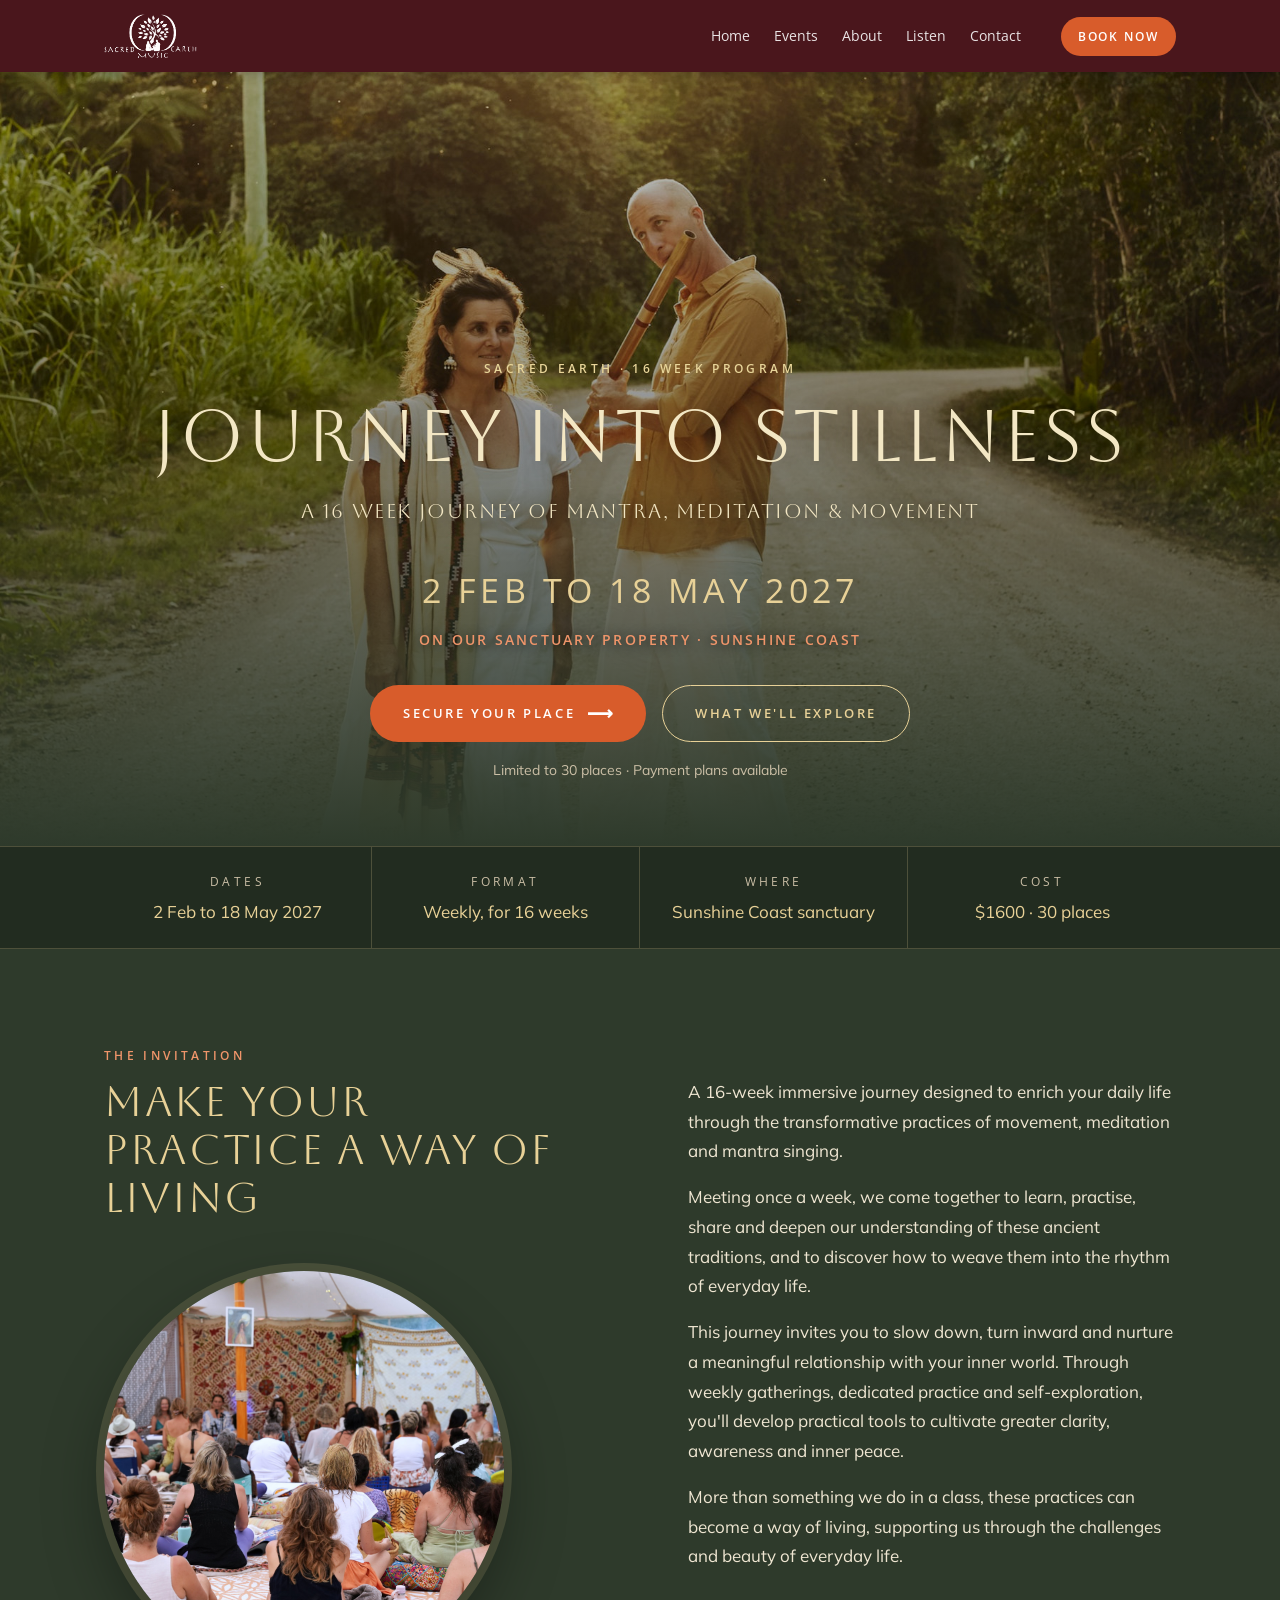
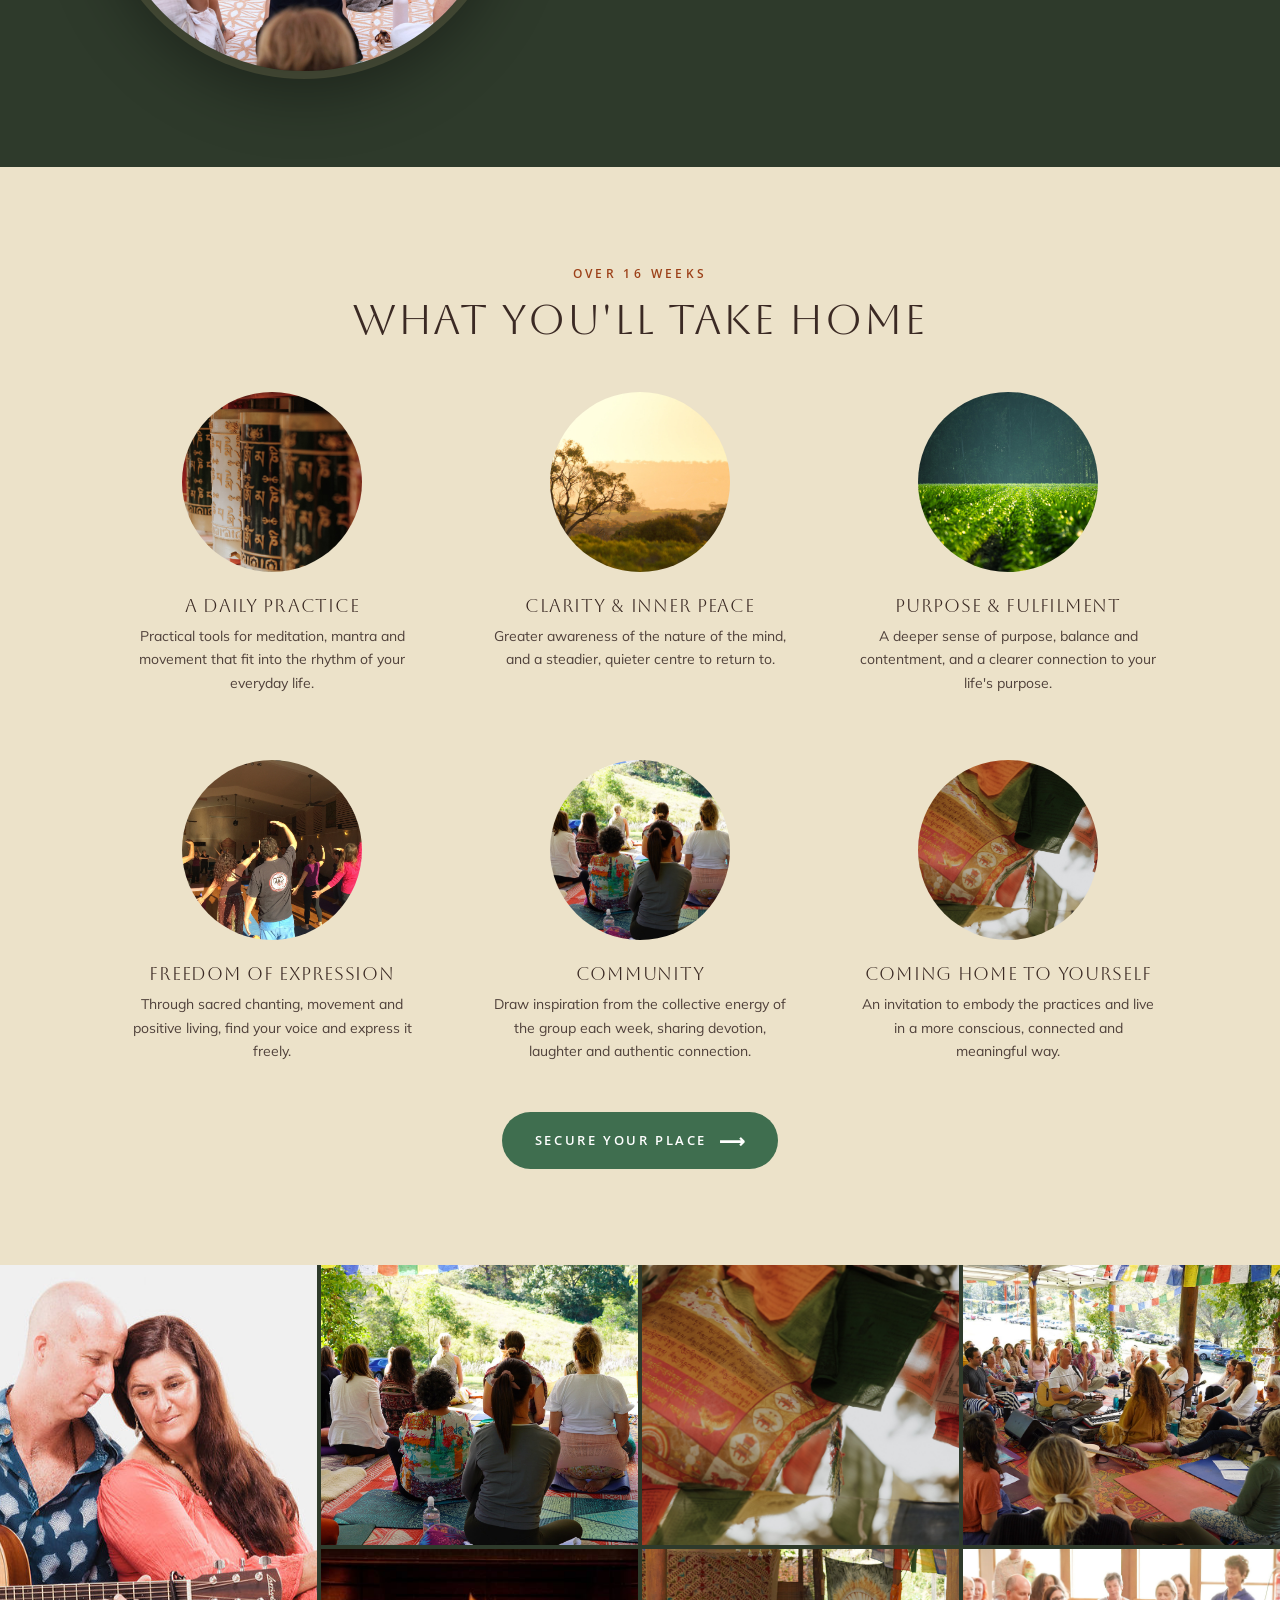
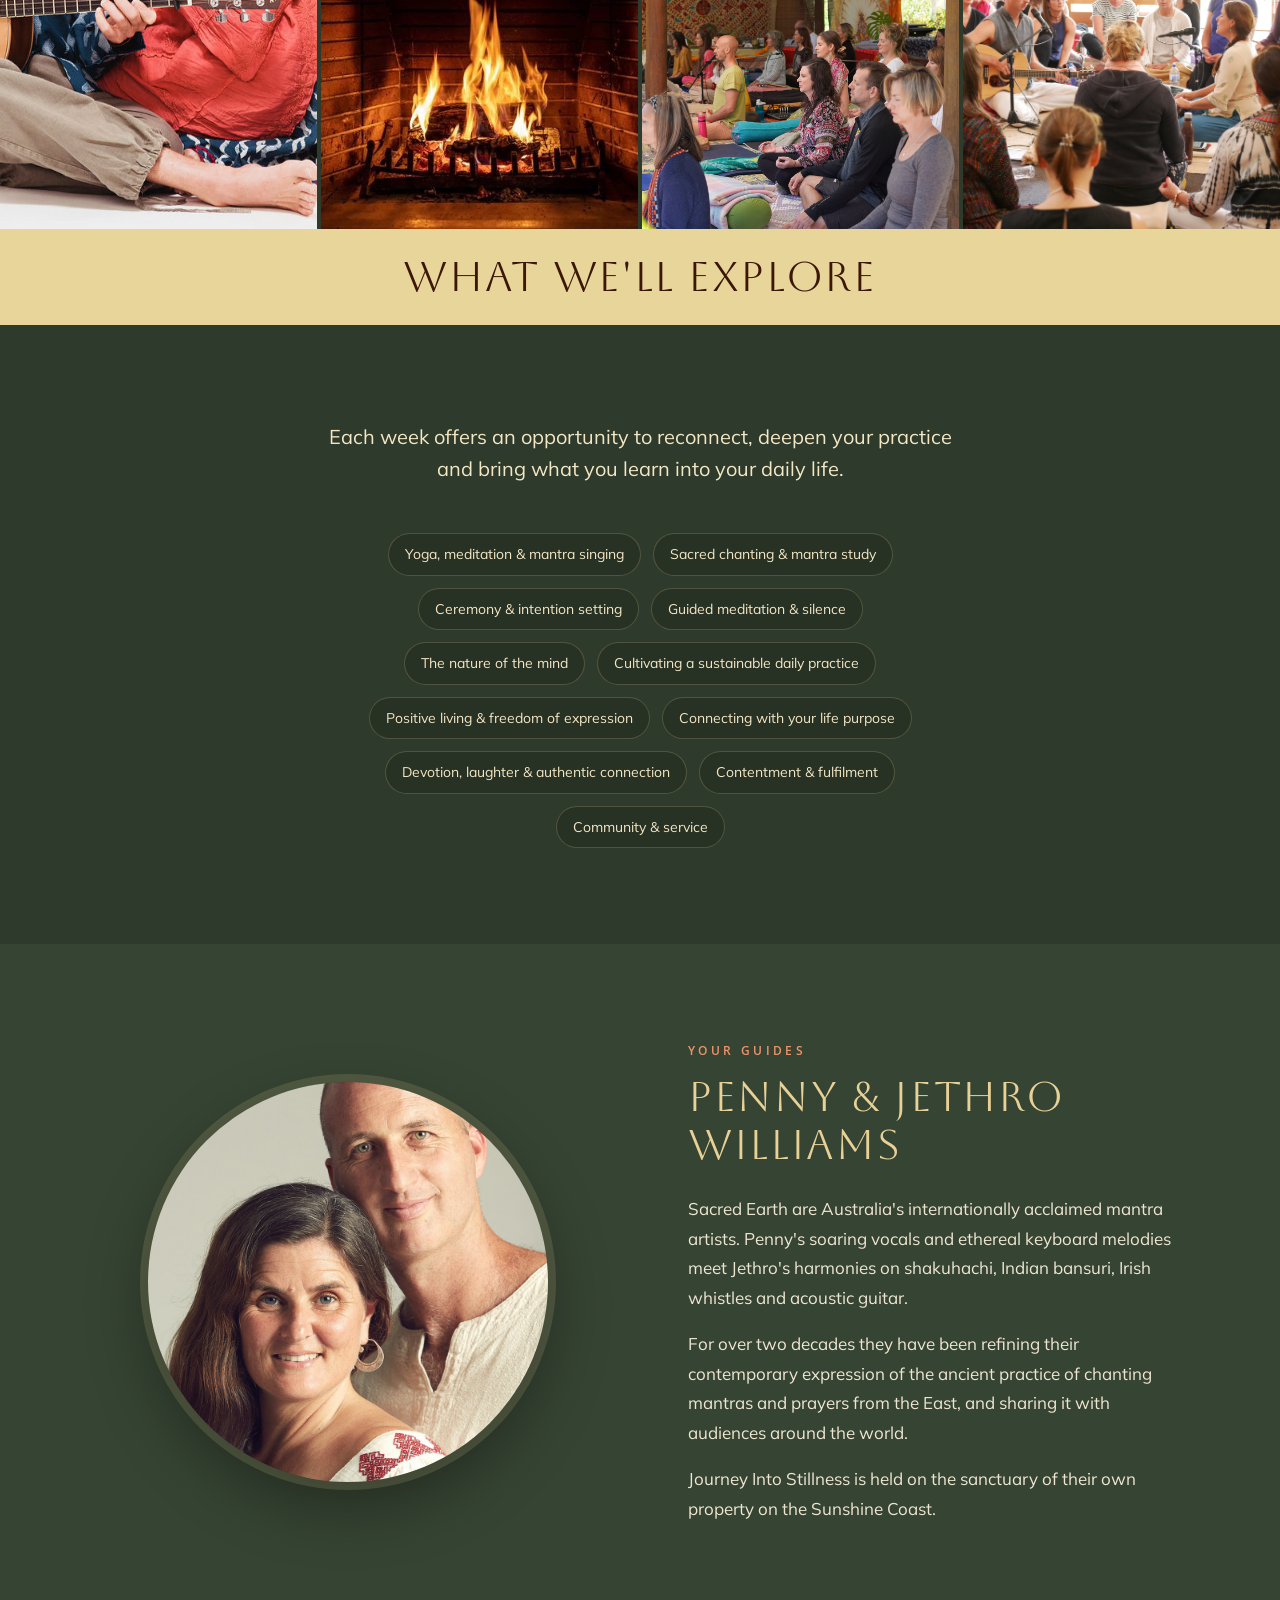
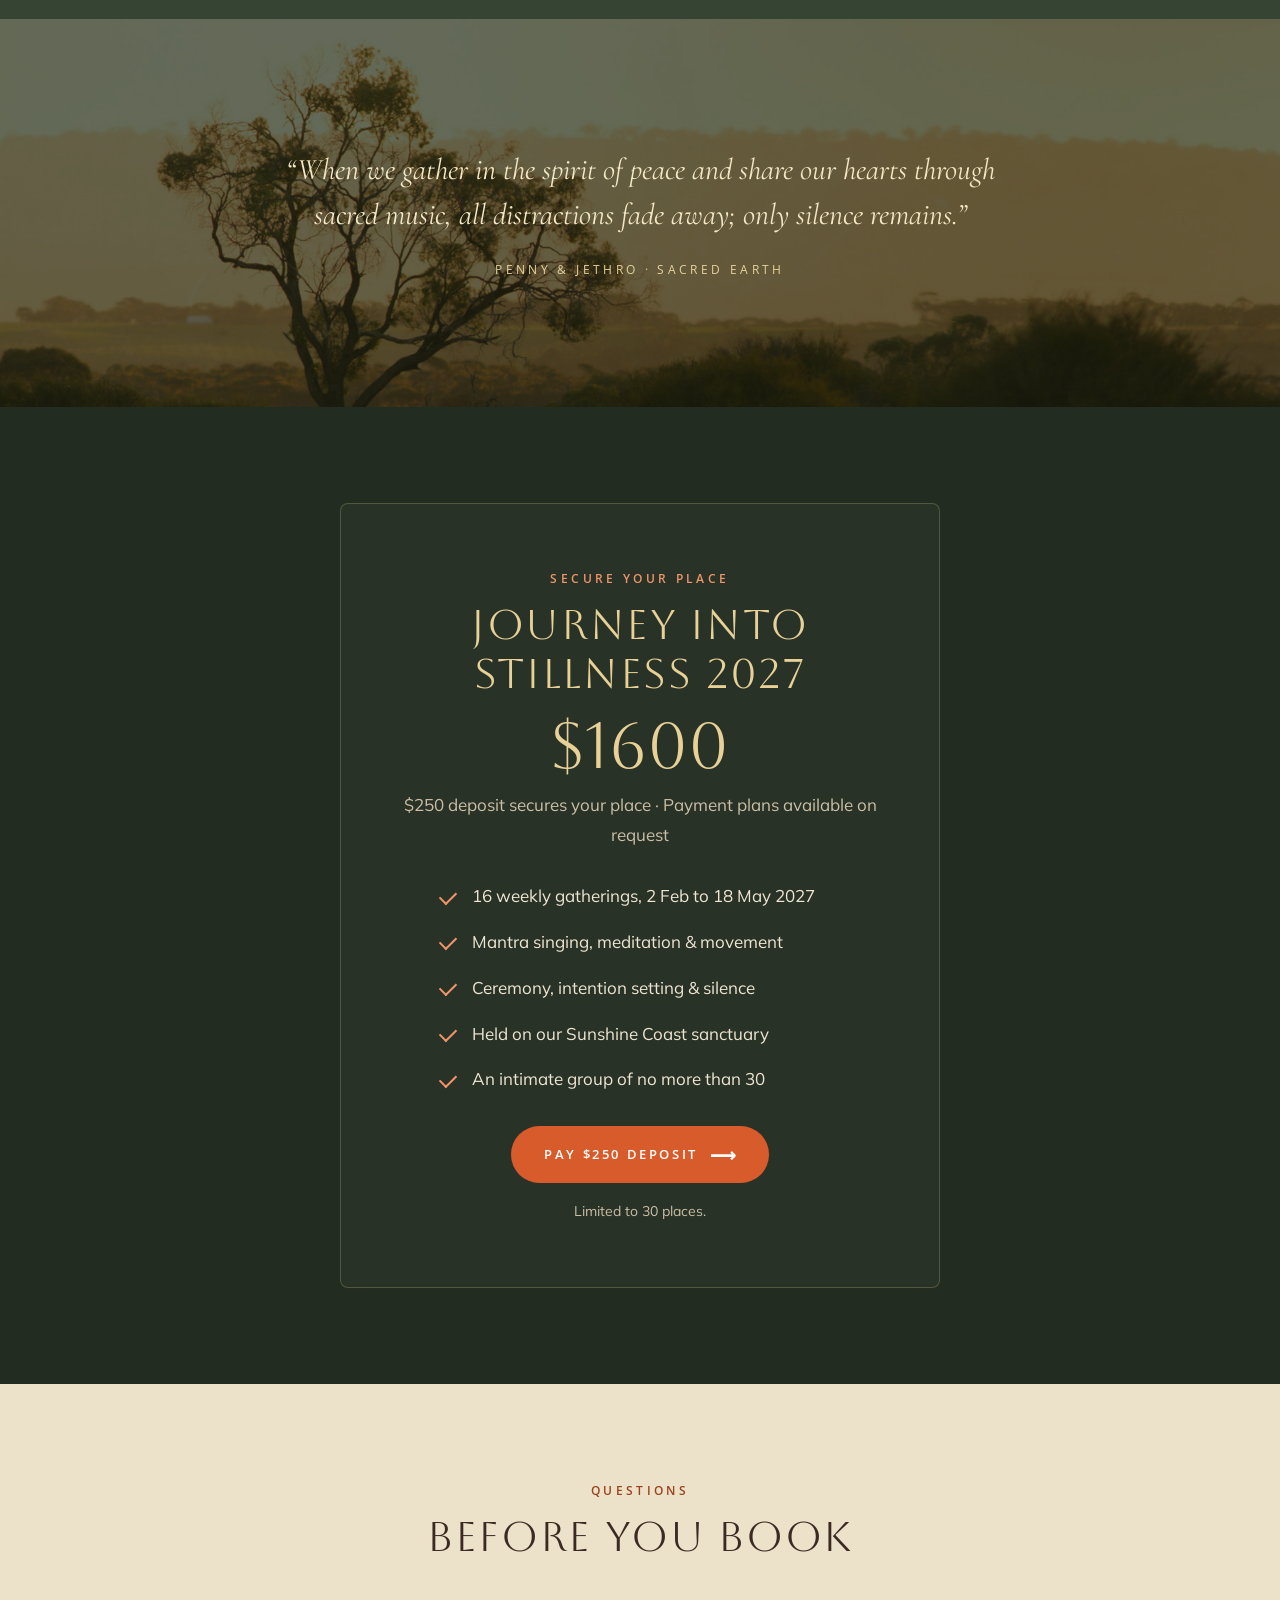
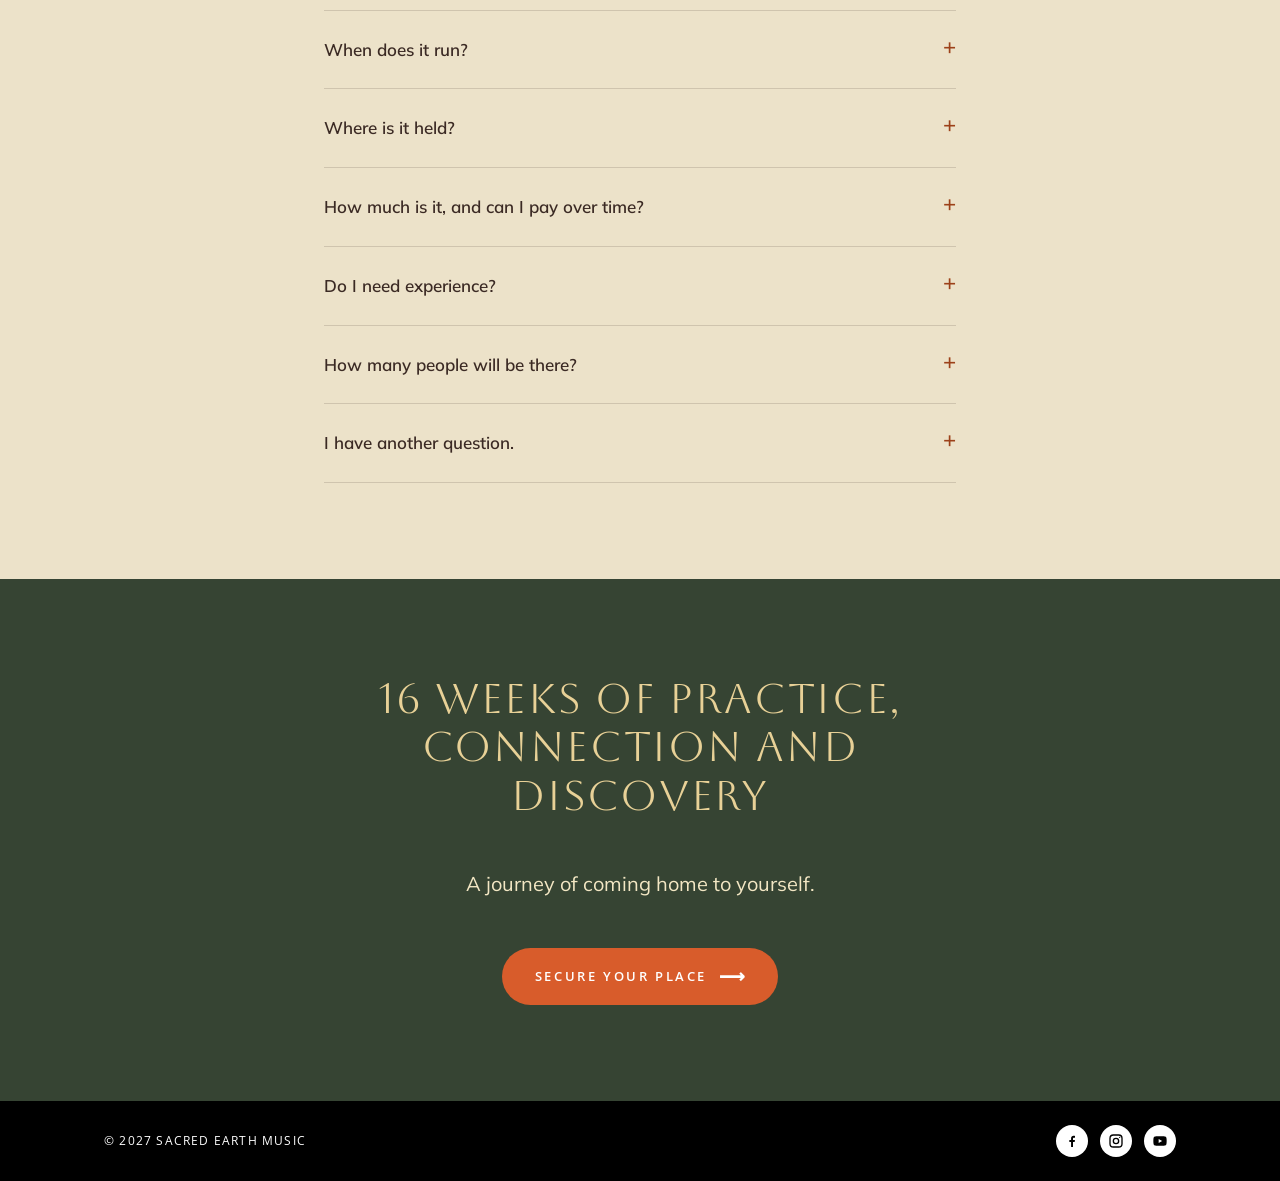
==== commit 13cfa6b2: "Sacred Earth: compact nav button, remove top strip and bottom booking bar Co-Authored-By: Claude Opu" ====
--- a/sacred-earth/journey-into-stillness-2027.html
+++ b/sacred-earth/journey-into-stillness-2027.html
@@ -18,7 +18,6 @@
 </head>
 <body class="theme-forest">
 
-<div class="topbar"></div>
 <nav class="site-nav">
   <div class="wrap">
     <a class="logo" href="https://www.sacredearthmusic.com"><img src="images/d92cfa.png" alt="Sacred Earth Music"></a>
@@ -208,10 +207,6 @@
   </div>
 </footer>
 
-<div class="sticky-cta">
-  <div class="t"><strong>Journey Into Stillness</strong><br>$1600 · 30 places only</div>
-  <a class="btn" href="#book">Book</a>
-</div>
 
 </body>
 </html>
--- a/sacred-earth/styles.css
+++ b/sacred-earth/styles.css
@@ -155,7 +155,6 @@
 /* =========================================================
    4. HEADER
    ========================================================= */
-.topbar { background: var(--topbar); height: var(--s-2); }
 .site-nav { background: var(--nav); position: sticky; top: 0; z-index: 50; box-shadow: 0 2px 12px rgba(0,0,0,.25); }
 .site-nav .wrap { display: flex; align-items: center; gap: var(--s-6); height: var(--nav-h); }
 .site-nav .logo img { height: calc(var(--nav-h) - var(--s-5)); width: auto; }
@@ -181,7 +180,7 @@
 }
 .btn:hover { background: var(--orange-dark); transform: translateY(-1px); }
 .btn .arrow { font-size: 18px; letter-spacing: 0; line-height: 1; }
-.btn-sm { padding: var(--s-3) var(--s-5); font-size: var(--fs-xs); }
+.btn.btn-sm { padding: var(--s-2) var(--s-4); font-size: var(--fs-xs); letter-spacing: .16em; }
 .btn-green { background: var(--green); }
 .btn-green:hover { background: var(--green-dark); }
 .btn-ghost { background: transparent; border-color: var(--gold); color: var(--gold); }
@@ -363,18 +362,3 @@
 .social a { display: grid; place-items: center; width: 32px; height: 32px; border-radius: 50%; background: #fff; color: #000; transition: background .2s; }
 .social a:hover { background: var(--gold); }
 .social svg { width: 16px; height: 16px; }
-
-/* =========================================================
-   18. STICKY MOBILE CTA
-   ========================================================= */
-.sticky-cta { display: none; }
-@media (max-width: 760px) {
-  body { padding-bottom: calc(var(--s-8) + var(--s-3)); }
-  .sticky-cta {
-    display: flex; position: fixed; left: 0; right: 0; bottom: 0; z-index: 60;
-    background: var(--nav); border-top: 1px solid var(--line);
-    padding: var(--s-3) var(--gutter); gap: var(--s-3); align-items: center;
-  }
-  .sticky-cta .t { flex: 1; font-size: 13px; line-height: 1.35; color: var(--gold-soft); }
-  .sticky-cta .btn { padding: var(--s-3) var(--s-5); font-size: var(--fs-xs); }
-}
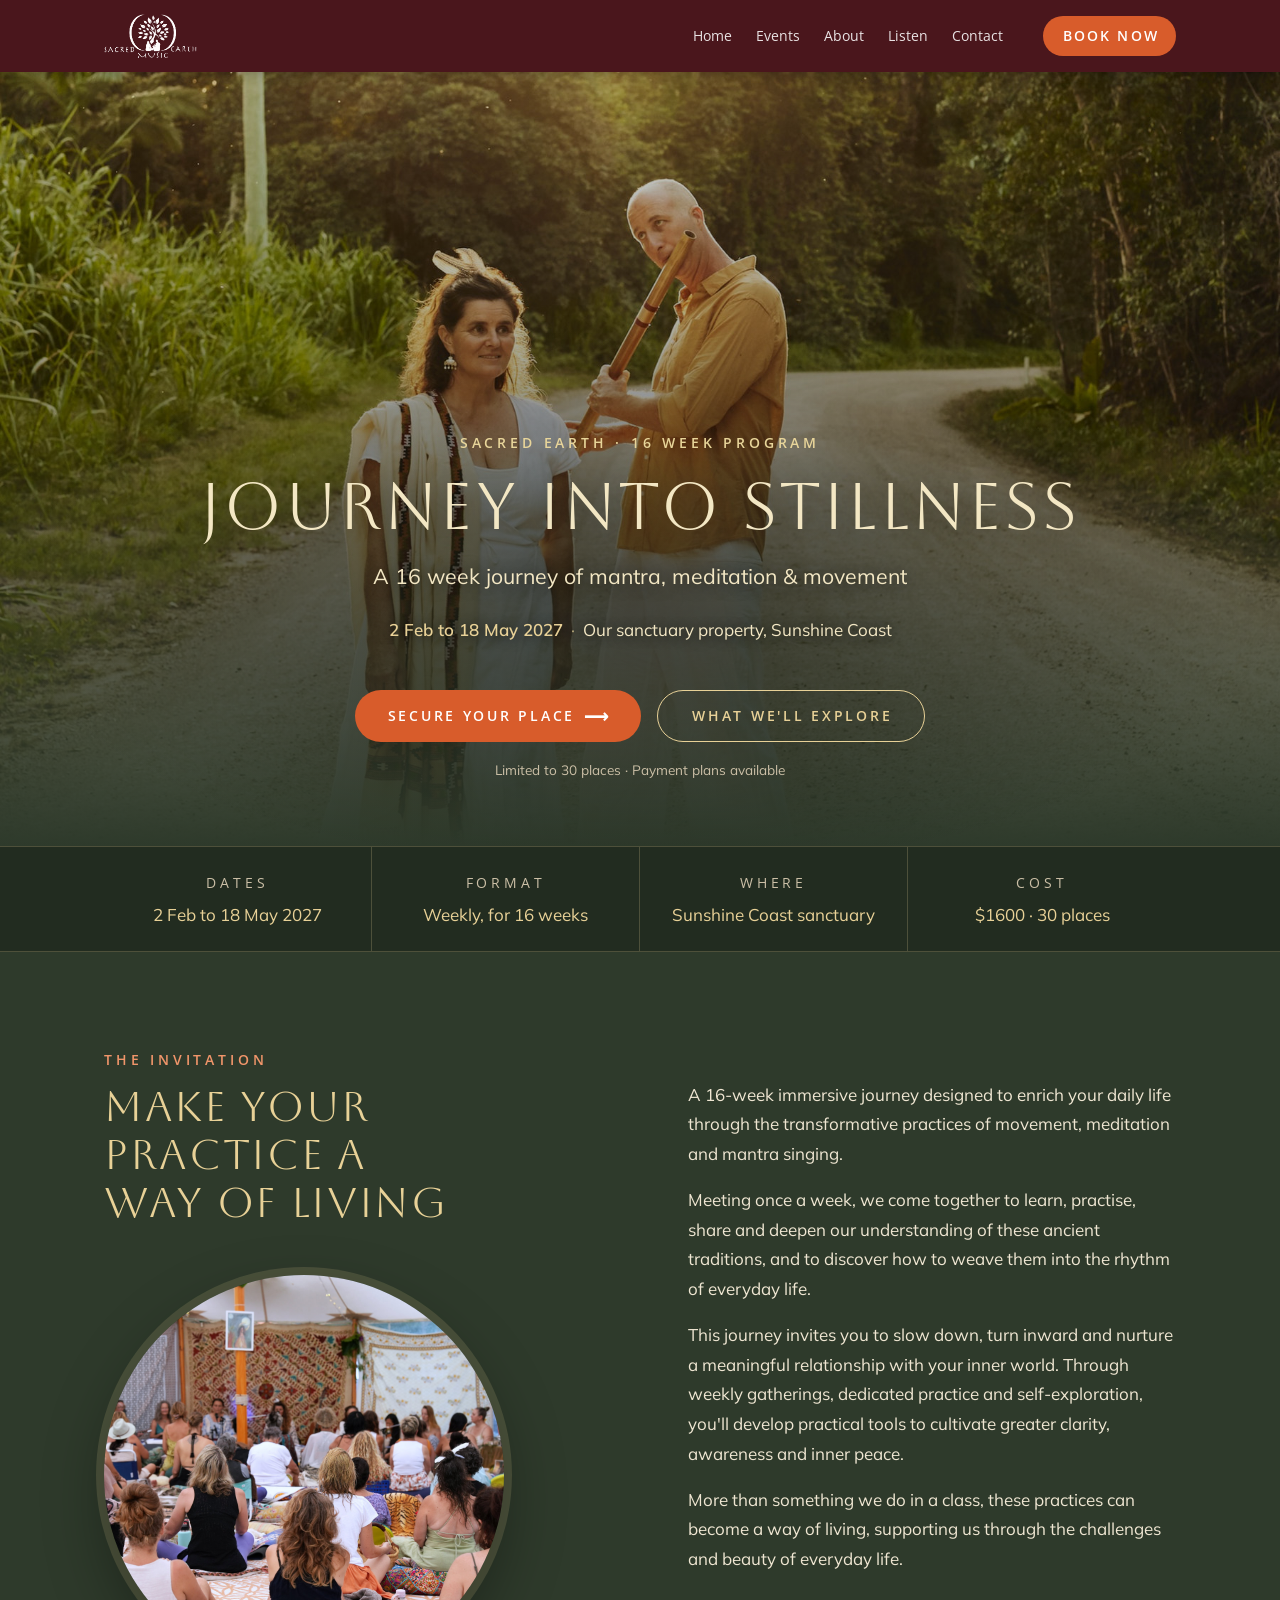
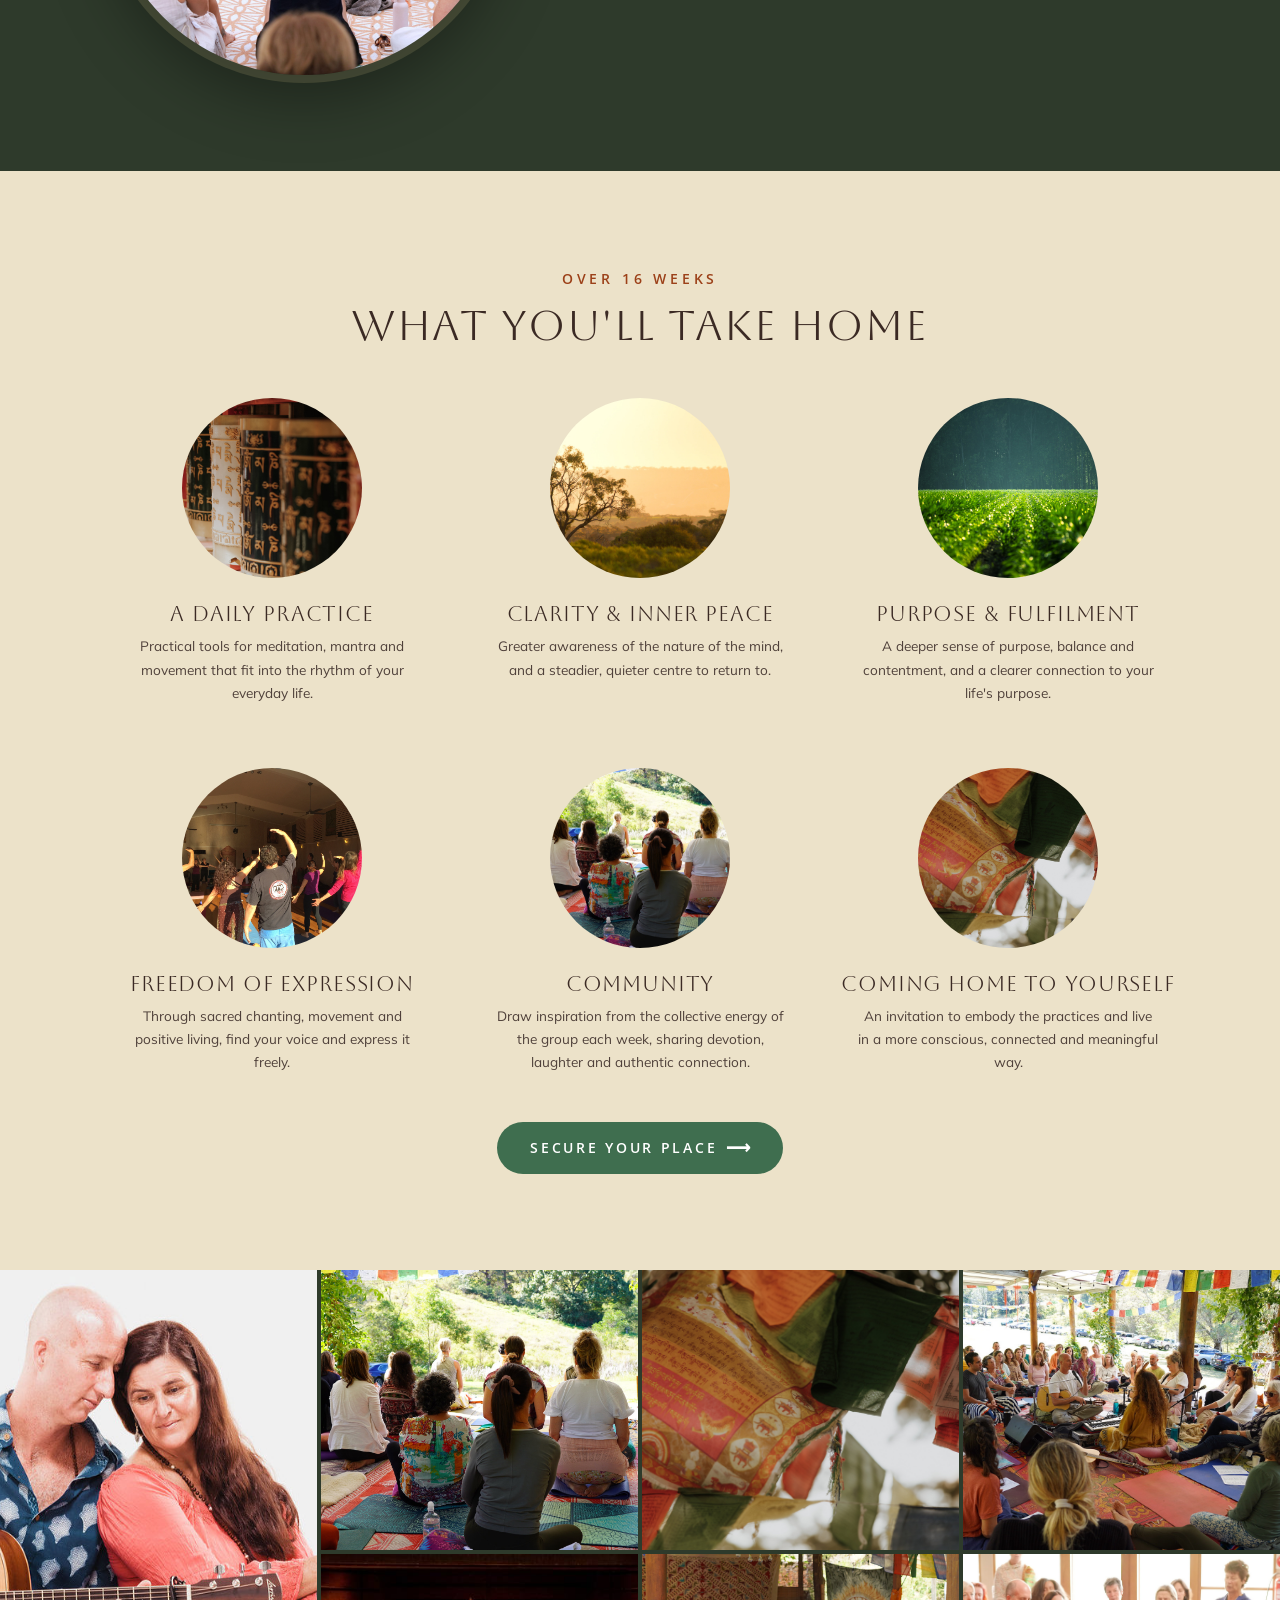
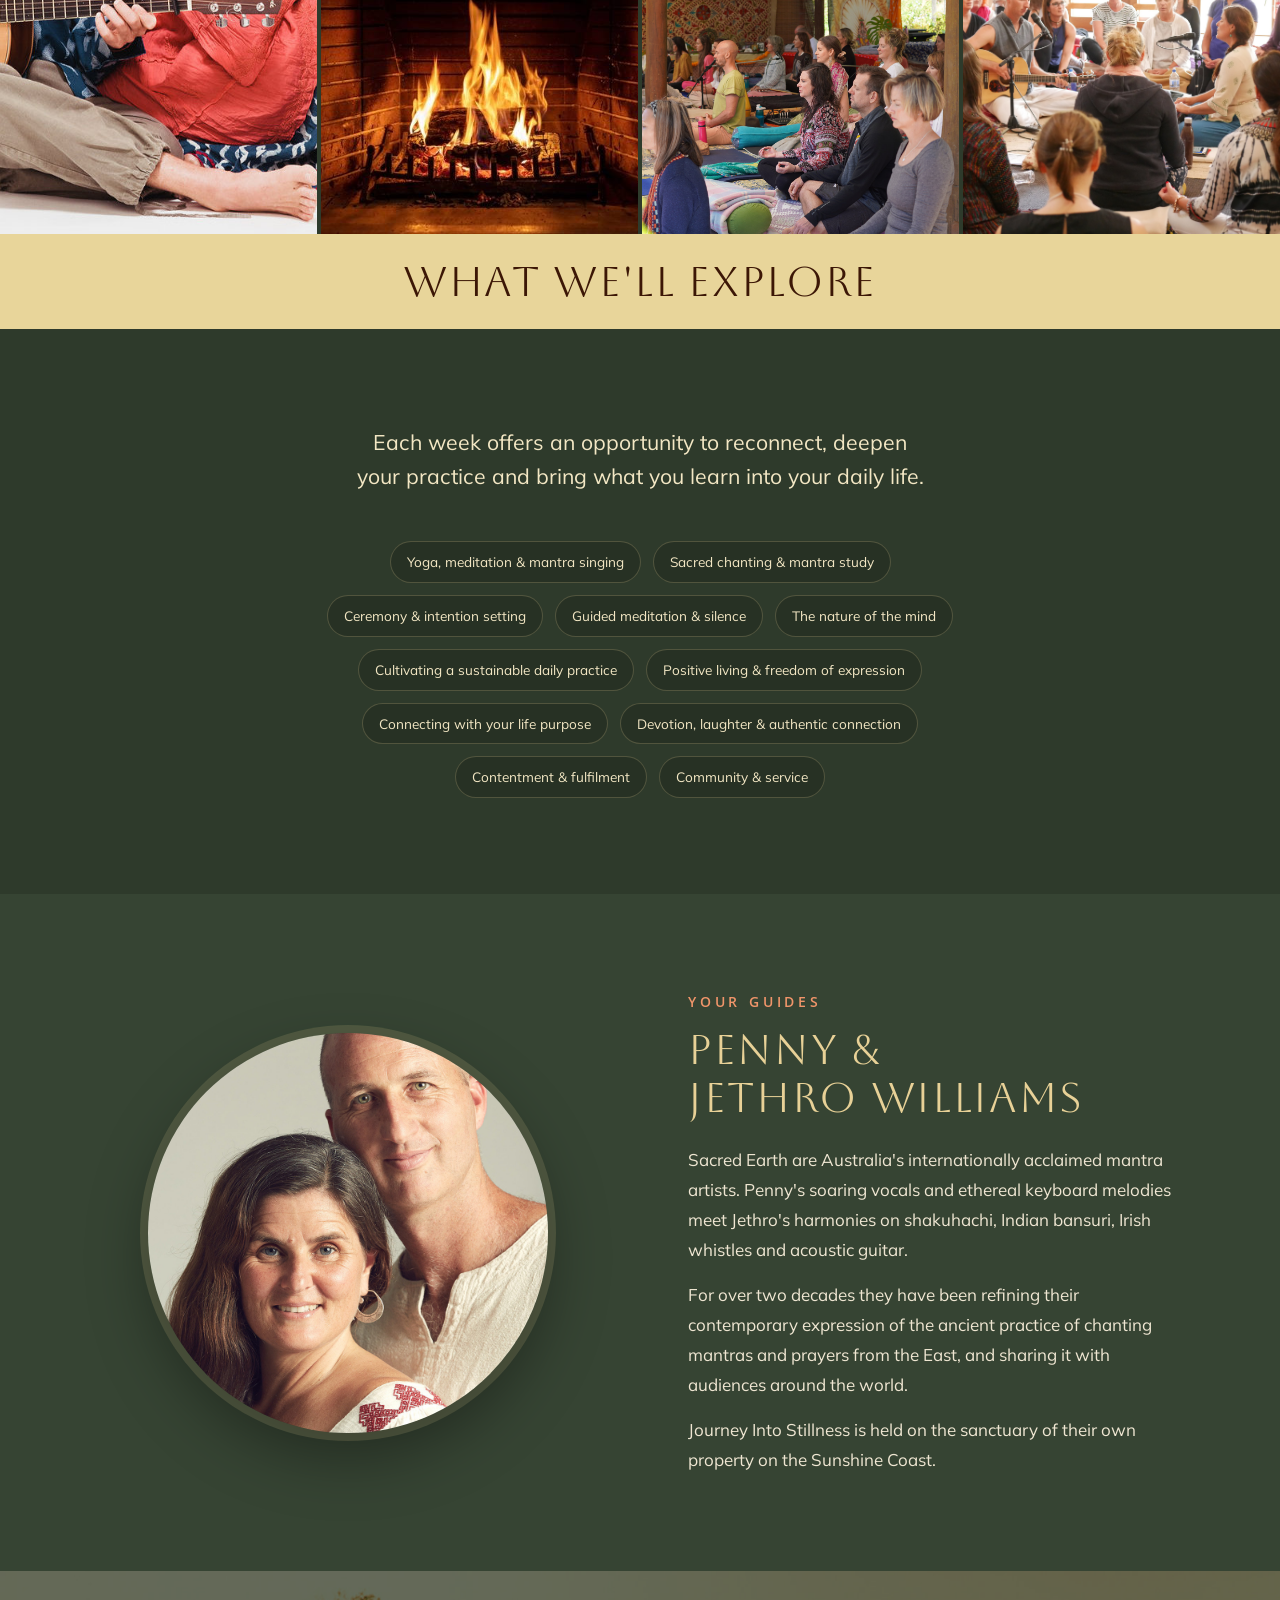
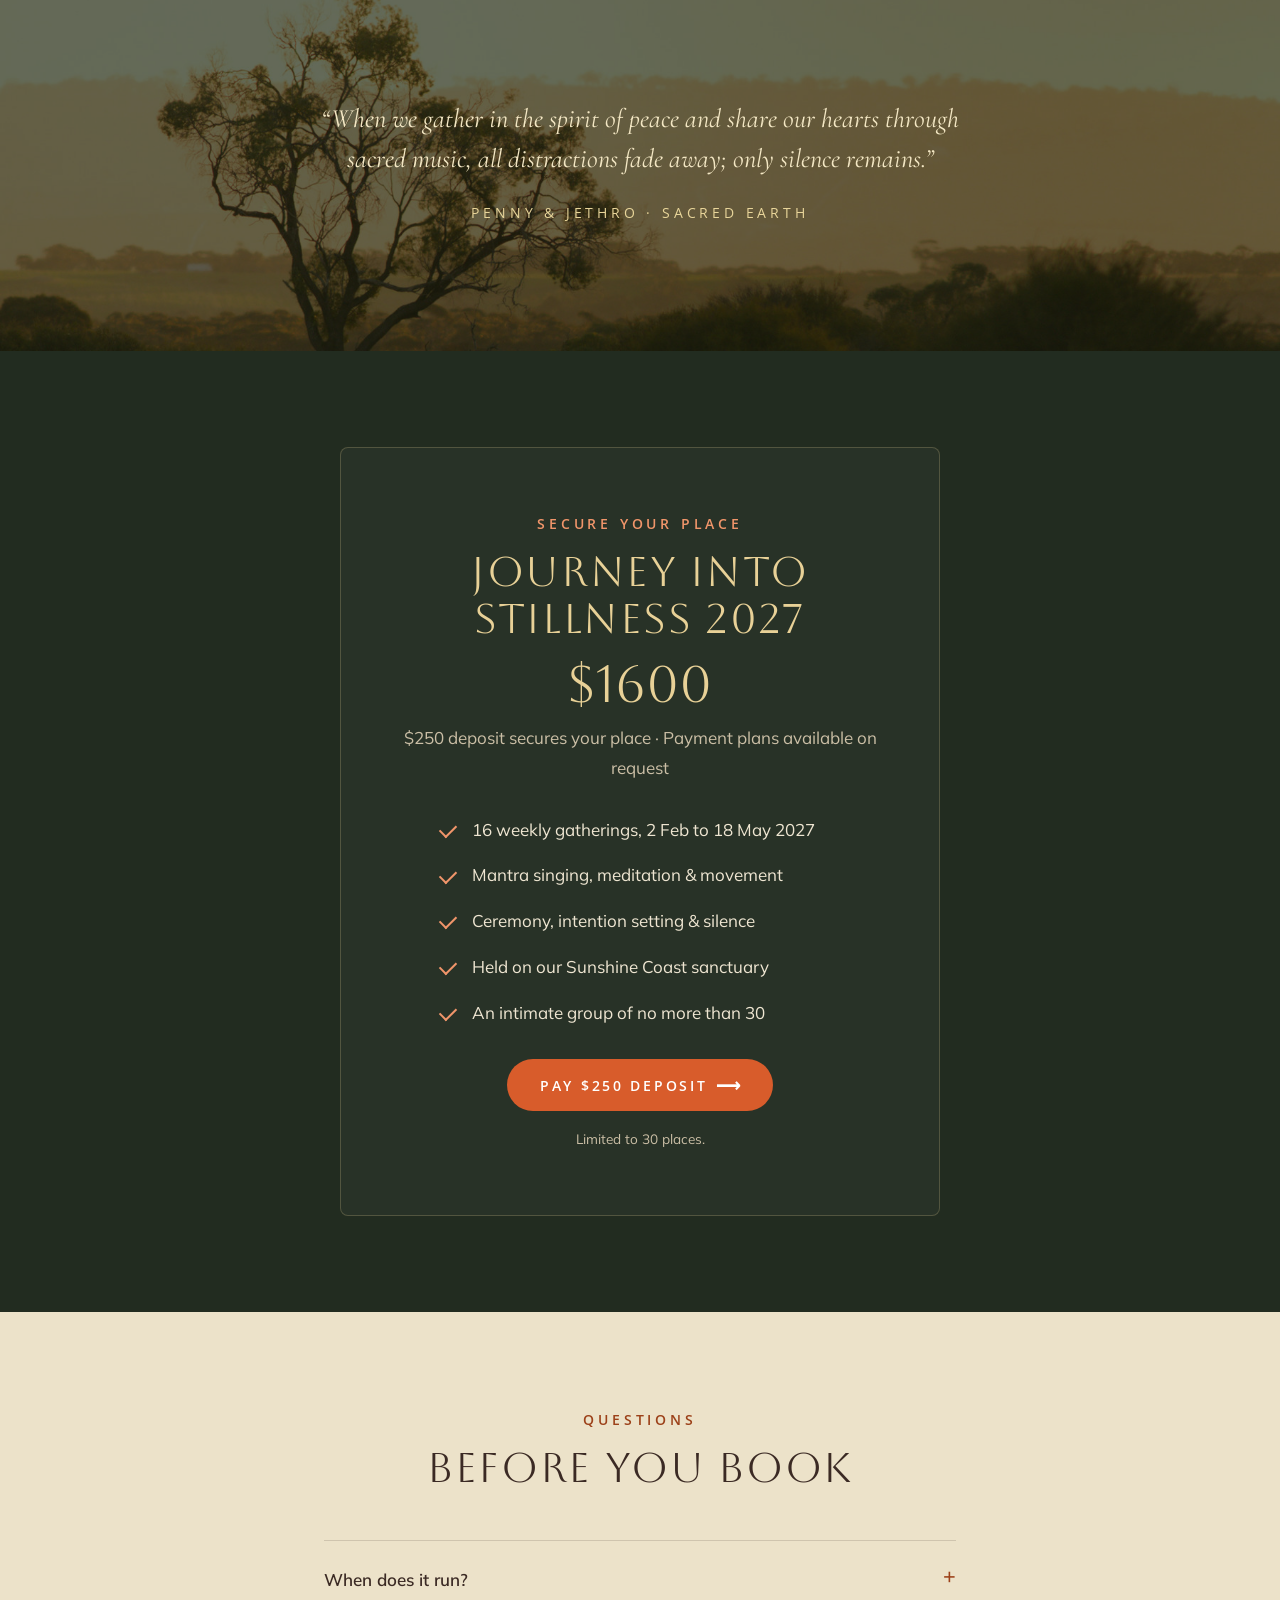
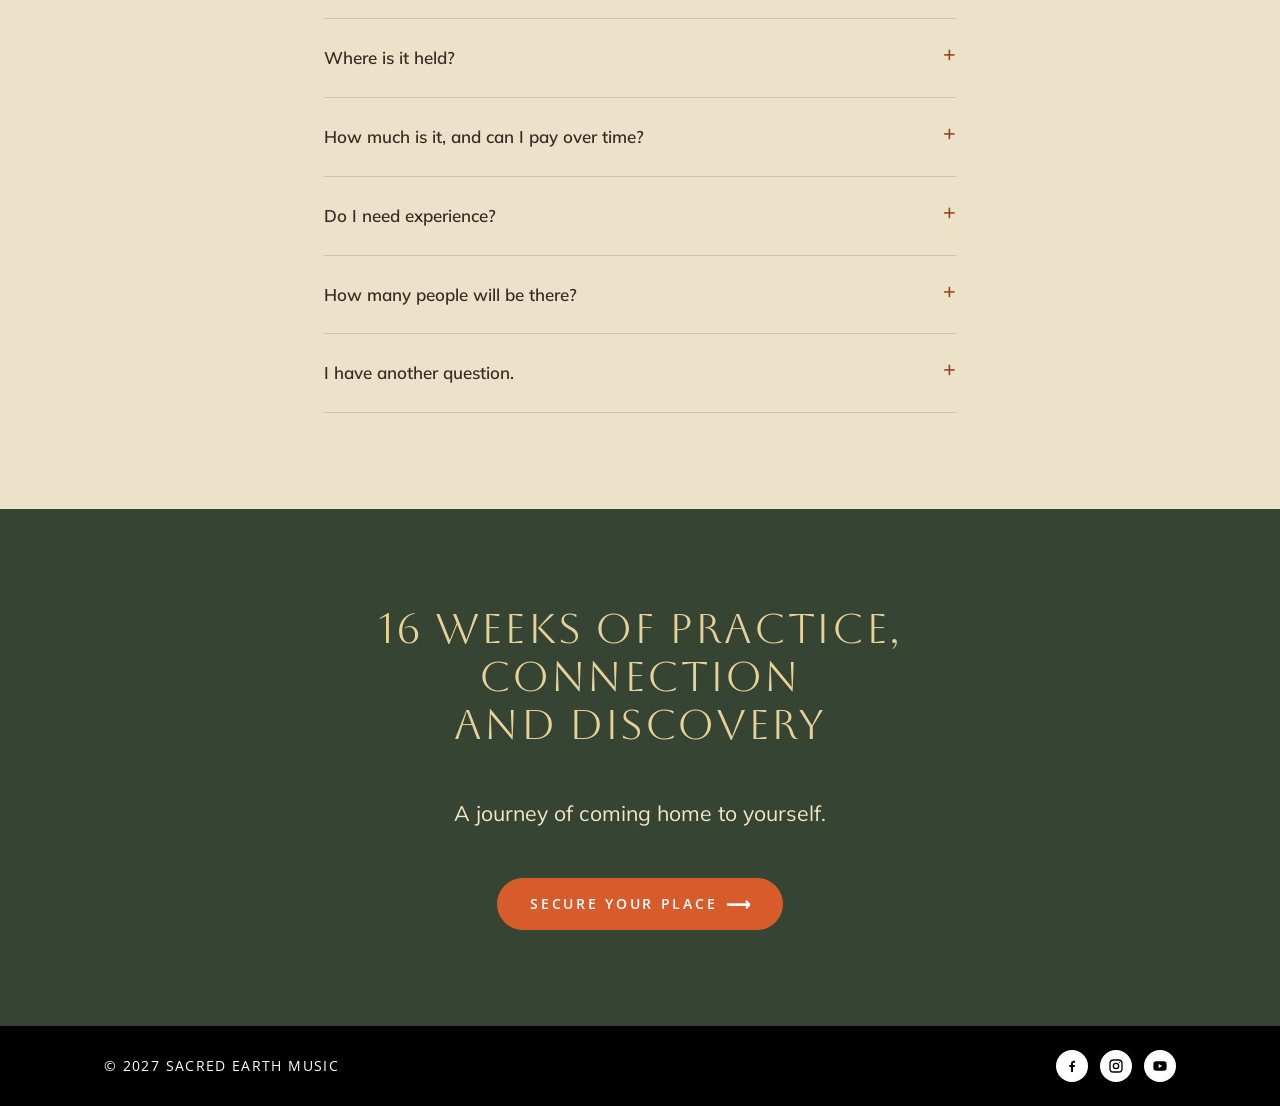
==== commit 4ee53c9b: "Sacred Earth: clearer hero hierarchy, single facts line, text scrim Co-Authored-By: Claude Opus 5.5 " ====
--- a/sacred-earth/journey-into-stillness-2027.html
+++ b/sacred-earth/journey-into-stillness-2027.html
@@ -39,8 +39,7 @@
     <span class="label">Sacred Earth · 16 Week Program</span>
     <h1>Journey Into Stillness</h1>
     <p class="sub">A 16 week journey of mantra, meditation &amp; movement</p>
-    <p class="dates">2 Feb to 18 May 2027</p>
-    <p class="where">On our sanctuary property · Sunshine Coast</p>
+    <p class="meta"><span class="dates">2 Feb to 18 May 2027</span><span class="sep" aria-hidden="true">·</span><span class="where">Our sanctuary property, Sunshine Coast</span></p>
     <div class="btn-row">
       <a class="btn" href="#book">Secure your place <span class="arrow">⟶</span></a>
       <a class="btn btn-ghost" href="#explore">What we'll explore</a>
--- a/sacred-earth/styles.css
+++ b/sacred-earth/styles.css
@@ -29,17 +29,46 @@
   --nav-h: 72px;
 
   /* Type scale */
-  --fs-xs: 12px;                  /* labels, small caps */
-  --fs-sm: 14px;
-  --fs-body: 17px;
-  --fs-lead: 20px;
-  --fs-h3: 18px;
-  --fs-h2: clamp(28px, 3.4vw, 42px);
-  --fs-h1: clamp(34px, 6vw, 72px);
+  /* Type scale: Major Third (1.25). Change --step-0 or --ratio and
+     every size follows. Roles below point at steps; breakpoints
+     re-point roles, never set raw sizes. */
+  --ratio: 1.25;
+  --step-0: 17px;
+  --step--1: calc(var(--step-0) / var(--ratio));
+  --step-1: calc(var(--step-0) * var(--ratio));
+  --step-2: calc(var(--step-1) * var(--ratio));
+  --step-3: calc(var(--step-2) * var(--ratio));
+  --step-4: calc(var(--step-3) * var(--ratio));
+  --step-5: calc(var(--step-4) * var(--ratio));
+  --step-6: calc(var(--step-5) * var(--ratio));
+
+  /* Type roles                       desktop  (17px base) */
+  --fs-small: var(--step--1);      /* 13.6  labels, buttons, notes */
+  --fs-body: var(--step-0);        /* 17    body copy */
+  --fs-lead: var(--step-1);        /* 21.3  lead lines, hero subtitle */
+  --fs-h3: var(--step-1);          /* 21.3  card / tile titles */
+  --fs-quote: var(--step-2);       /* 26.6  pull quote */
+  --fs-display: var(--step-3);     /* 33.2  booking-panel date */
+  --fs-h2: var(--step-4);          /* 41.5  section headings */
+  --fs-price: var(--step-5);       /* 51.9  price */
+  --fs-h1: var(--step-6);          /* 64.8  page title */
+  --fs-band: var(--step-6);        /* 64.8  Amatic band (narrow face) */
   --lh-body: 1.75;
   --lh-tight: 1.15;
   --track-label: .28em;
-  --track-btn: .2em;
+  --track-head: .04em;
+  /* Buttons */
+  --btn-h: 52px;
+  --btn-px: var(--s-6);
+  --btn-fs: var(--fs-small);
+  --btn-track: .2em;
+  --btn-gap: var(--s-3);
+  --btn-arrow: var(--fs-body);
+  --btn-min-w: 0;
+  --btn-sm-h: 40px;
+  --btn-sm-px: var(--s-4);
+  --btn-sm-fs: var(--fs-small);
+  --btn-sm-track: .16em;
 
   /* Radii */
   --r-sm: 4px;
@@ -91,15 +120,31 @@
     --section-y: var(--s-8);
     --stack: var(--s-6);
     --split-gap: var(--s-7);
+    --fs-h1: var(--step-5);
+    --fs-h2: var(--step-3);
+    --fs-display: var(--step-2);
+    --fs-band: var(--step-5);
   }
 }
 @media (max-width: 600px) {
   :root {
     --gutter: var(--s-4);
     --grid-gap: var(--s-5);
-    --fs-body: 16px;
-    --fs-lead: 18px;
+    --step-0: 16px;
     --nav-h: 64px;
+    --btn-h: 48px;
+    --btn-px: var(--s-5);
+    --btn-track: .14em;
+    --fs-h1: var(--step-3);        /* 31.3 */
+    --fs-h2: var(--step-2);        /* 25 */
+    --fs-h3: var(--step-0);        /* 16 */
+    --fs-display: var(--step-1);   /* 20 */
+    --fs-quote: var(--step-1);     /* 20 */
+    --fs-price: var(--step-4);     /* 39 */
+    --fs-band: var(--step-5);      /* 48.8 */
+    --track-head: .02em;
+    --track-label: .2em;
+    --lh-tight: 1.2;
   }
 }
 
@@ -122,7 +167,8 @@
 a { color: var(--gold); }
 p { margin: 0 0 var(--s-4); }
 p:last-child { margin-bottom: 0; }
-h1, h2, h3 { font-family: var(--font-head); font-weight: 400; margin: 0; line-height: var(--lh-tight); letter-spacing: .04em; }
+h1, h2, h3, .lead, .hero p, blockquote { text-wrap: balance; }
+h1, h2, h3 { font-family: var(--font-head); font-weight: 400; margin: 0; line-height: var(--lh-tight); letter-spacing: var(--track-head); }
 
 .wrap   { max-width: var(--w-wide); margin: 0 auto; padding: 0 var(--gutter); }
 .narrow { max-width: var(--w-text); margin: 0 auto; padding: 0 var(--gutter); }
@@ -136,7 +182,7 @@
 .section-head { margin-bottom: var(--stack); text-align: center; }
 .label {
   display: block;
-  font-family: var(--font-ui); font-size: var(--fs-xs); font-weight: 600;
+  font-family: var(--font-ui); font-size: var(--fs-small); font-weight: 600;
   letter-spacing: var(--track-label); text-transform: uppercase;
   color: var(--orange-text); margin: 0 0 var(--s-3);
 }
@@ -158,7 +204,7 @@
 .site-nav { background: var(--nav); position: sticky; top: 0; z-index: 50; box-shadow: 0 2px 12px rgba(0,0,0,.25); }
 .site-nav .wrap { display: flex; align-items: center; gap: var(--s-6); height: var(--nav-h); }
 .site-nav .logo img { height: calc(var(--nav-h) - var(--s-5)); width: auto; }
-.site-nav ul { list-style: none; display: flex; gap: var(--s-5); margin: 0 0 0 auto; padding: 0; font-family: var(--font-ui); font-size: var(--fs-sm); }
+.site-nav ul { list-style: none; display: flex; gap: var(--s-5); margin: 0 0 0 auto; padding: 0; font-family: var(--font-ui); font-size: var(--fs-small); }
 .site-nav ul a { color: #fff; text-decoration: none; opacity: .88; }
 .site-nav ul a:hover { opacity: 1; color: var(--gold); }
 .site-nav .nav-cta { margin-left: var(--s-2); }
@@ -170,42 +216,68 @@
 /* =========================================================
    5. BUTTONS
    ========================================================= */
+/* Every button reads its size from these tokens. A size variant only
+   swaps the tokens, so all buttons share one height, padding and type. */
 .btn {
-  display: inline-flex; align-items: center; justify-content: center; gap: var(--s-3);
+  display: inline-flex; align-items: center; justify-content: center; gap: var(--btn-gap);
+  box-sizing: border-box; height: var(--btn-h); min-width: var(--btn-min-w);
+  /* letter-spacing leaves a gap after the last letter; the extra left
+     padding balances it so the label sits optically centred */
+  padding: 0 var(--btn-px) 0 calc(var(--btn-px) + var(--btn-track));
   background: var(--orange); color: #fff; text-decoration: none; white-space: nowrap;
-  font-family: var(--font-ui); font-size: 13px; font-weight: 600;
-  letter-spacing: var(--track-btn); text-transform: uppercase;
-  padding: var(--s-4) var(--s-6); border-radius: var(--r-pill); border: 1px solid transparent;
+  font-family: var(--font-ui); font-size: var(--btn-fs); font-weight: 600; line-height: 1;
+  letter-spacing: var(--btn-track); text-transform: uppercase;
+  border-radius: var(--r-pill); border: 1px solid transparent;
   transition: background .2s, transform .2s;
 }
+/* with an arrow, the arrow absorbs the trailing letter-space instead */
+.btn:has(.arrow) { padding-left: var(--btn-px); }
+.btn .arrow { font-size: var(--btn-arrow); letter-spacing: 0; line-height: 1; margin-left: calc(var(--btn-track) * -1); }
 .btn:hover { background: var(--orange-dark); transform: translateY(-1px); }
-.btn .arrow { font-size: 18px; letter-spacing: 0; line-height: 1; }
-.btn.btn-sm { padding: var(--s-2) var(--s-4); font-size: var(--fs-xs); letter-spacing: .16em; }
+.btn.btn-sm {
+  --btn-h: var(--btn-sm-h);
+  --btn-px: var(--btn-sm-px);
+  --btn-fs: var(--btn-sm-fs);
+  --btn-track: var(--btn-sm-track);
+  --btn-min-w: 0;
+}
 .btn-green { background: var(--green); }
 .btn-green:hover { background: var(--green-dark); }
 .btn-ghost { background: transparent; border-color: var(--gold); color: var(--gold); }
 .btn-ghost:hover { background: rgba(232,209,151,.12); }
 .btn-row { display: flex; gap: var(--s-4); flex-wrap: wrap; justify-content: center; }
 .cta-row { margin-top: var(--stack); text-align: center; }
-@media (max-width: 600px) {
-  .btn { letter-spacing: .14em; padding: var(--s-4) var(--s-5); }
-}
 
 /* =========================================================
    6. HERO
    ========================================================= */
 .hero { position: relative; min-height: clamp(560px, 86vh, 860px); display: flex; align-items: flex-end; overflow: hidden; }
 .hero-bg { position: absolute; inset: 0; background-size: cover; background-position: center; }
-.hero::after { content: ""; position: absolute; inset: 0; background: linear-gradient(180deg, rgba(0,0,0,.25) 0%, rgba(0,0,0,.4) 45%, var(--bg) 100%); }
+/* Scrim: a soft dark pool behind the text block on top of the fade to page colour */
+.hero::after {
+  content: ""; position: absolute; inset: 0;
+  background:
+    radial-gradient(ellipse 70% 50% at 50% 68%, rgba(0,0,0,.38), transparent 72%),
+    linear-gradient(180deg, rgba(0,0,0,.2) 0%, rgba(0,0,0,.35) 45%, var(--bg) 100%);
+}
 .hero-inner { position: relative; z-index: 2; width: 100%; text-align: center; padding: var(--s-10) var(--gutter) var(--s-8); }
+/* Hierarchy: label (caps) > title (caps) > subtitle > facts line > buttons.
+   Only the label, title and buttons use spaced capitals. */
 .hero .label { color: var(--sand); margin-bottom: var(--s-4); }
 .hero h1 { font-size: var(--fs-h1); color: var(--gold-soft); text-shadow: 0 2px 30px rgba(0,0,0,.45); }
-.hero .sub { font-family: var(--font-head); font-size: clamp(14px, 1.8vw, 20px); letter-spacing: .08em; color: var(--gold-soft); margin: var(--s-4) 0 0; text-shadow: 0 2px 18px rgba(0,0,0,.5); }
-.hero .dates { font-family: var(--font-ui); font-weight: 400; letter-spacing: .12em; text-transform: uppercase; font-size: clamp(20px, 3.2vw, 34px); color: var(--gold); margin: var(--s-6) 0 var(--s-2); }
-.hero .where { font-family: var(--font-ui); font-weight: 600; letter-spacing: .16em; text-transform: uppercase; font-size: var(--fs-sm); color: var(--orange-text); margin: 0 0 var(--s-6); text-shadow: 0 1px 12px rgba(0,0,0,.7); }
-.hero .note { margin-top: var(--s-4); font-size: var(--fs-sm); color: var(--muted); }
+.hero .sub { font-family: var(--font-body); font-size: var(--fs-lead); line-height: 1.5; color: var(--gold-soft); margin: var(--s-4) 0 0; text-shadow: 0 1px 16px rgba(0,0,0,.6); }
+.hero .meta { font-family: var(--font-body); font-size: var(--fs-body); line-height: 1.5; margin: var(--s-5) 0 var(--s-7); text-shadow: 0 1px 12px rgba(0,0,0,.7); }
+.hero .meta .dates { color: var(--gold); font-weight: 600; }
+.hero .meta .sep { color: var(--sand); opacity: .7; margin: 0 var(--s-2); }
+.hero .meta .where { color: var(--gold-soft); }
+.hero .note { margin-top: var(--s-4); font-size: var(--fs-small); color: var(--muted); }
 @media (max-width: 600px) {
   .hero .btn-row { flex-direction: column; align-items: center; }
+  .hero .btn-row .btn { --btn-min-w: 260px; }
+  .hero .sub { font-size: var(--fs-body); margin-top: var(--s-3); }
+  .hero .meta { margin: var(--s-4) 0 var(--s-6); }
+  .hero .meta .sep { display: none; }
+  .hero .meta .dates, .hero .meta .where { display: block; }
 }
 
 /* =========================================================
@@ -215,7 +287,7 @@
 .facts .wrap { display: grid; grid-template-columns: repeat(4, 1fr); }
 .fact { padding: var(--s-5) var(--s-4); text-align: center; border-right: 1px solid var(--line); }
 .fact:last-child { border-right: 0; }
-.fact .k { font-family: var(--font-ui); font-size: var(--fs-xs); letter-spacing: var(--track-label); text-transform: uppercase; color: var(--muted); }
+.fact .k { font-family: var(--font-ui); font-size: var(--fs-small); letter-spacing: var(--track-label); text-transform: uppercase; color: var(--muted); }
 .fact .v { color: var(--gold); font-size: var(--fs-body); line-height: 1.4; margin-top: var(--s-2); }
 @media (max-width: 760px) {
   .facts .wrap { grid-template-columns: 1fr 1fr; padding: 0; }
@@ -260,7 +332,7 @@
 .tiles { display: grid; grid-template-columns: repeat(3, 1fr); gap: var(--s-8) var(--grid-gap); }
 .tile { text-align: center; }
 .tile img { width: 180px; margin: 0 auto var(--s-5); }
-.tile p { max-width: 300px; margin: 0 auto; font-size: var(--fs-sm); line-height: 1.7; }
+.tile p { max-width: 300px; margin: 0 auto; font-size: var(--fs-small); line-height: 1.7; }
 @media (max-width: 860px) {
   .tiles { grid-template-columns: 1fr 1fr; gap: var(--s-7) var(--grid-gap); }
 }
@@ -287,7 +359,7 @@
    11. BAND (sand title bar from the live site)
    ========================================================= */
 .band { background: var(--sand); color: var(--ink); text-align: center; padding: var(--s-3) var(--gutter); }
-.band h2 { font-family: var(--font-band); color: var(--ink); font-size: clamp(40px, 6vw, 64px); letter-spacing: .04em; }
+.band h2 { font-family: var(--font-band); color: var(--ink); font-size: var(--fs-band); letter-spacing: .04em; }
 .band.band-head h2 { font-family: var(--font-head); font-size: var(--fs-h2); padding: var(--s-3) 0; }
 
 /* =========================================================
@@ -315,9 +387,9 @@
 @media (max-width: 700px) { .checks { grid-template-columns: 1fr; } }
 
 .topics { display: flex; flex-wrap: wrap; gap: var(--s-3); justify-content: center; }
-.topics span { border: 1px solid var(--line); background: rgba(0,0,0,.14); color: var(--gold-soft); padding: var(--s-2) var(--s-4); border-radius: var(--r-pill); font-size: var(--fs-sm); }
-
-.footnote { margin-top: var(--s-6); text-align: center; color: var(--muted); font-size: var(--fs-sm); }
+.topics span { border: 1px solid var(--line); background: rgba(0,0,0,.14); color: var(--gold-soft); padding: var(--s-2) var(--s-4); border-radius: var(--r-pill); font-size: var(--fs-small); }
+
+.footnote { margin-top: var(--s-6); text-align: center; color: var(--muted); font-size: var(--fs-small); }
 
 /* =========================================================
    14. QUOTE
@@ -325,19 +397,19 @@
 .quote { position: relative; padding: var(--s-10) 0; background-size: cover; background-position: center; text-align: center; }
 .quote::before { content: ""; position: absolute; inset: 0; background: rgba(20, 10, 12, .64); }
 .theme-forest .quote::before { background: rgba(14, 22, 14, .64); }
-.quote blockquote { position: relative; max-width: 820px; margin: 0 auto; padding: 0 var(--gutter); font-family: var(--font-quote); font-style: italic; font-size: clamp(22px, 2.8vw, 30px); line-height: 1.5; color: var(--gold-soft); }
-.quote cite { display: block; margin-top: var(--s-5); font-style: normal; font-family: var(--font-ui); font-size: var(--fs-xs); letter-spacing: var(--track-label); text-transform: uppercase; color: var(--sand); }
+.quote blockquote { position: relative; max-width: 820px; margin: 0 auto; padding: 0 var(--gutter); font-family: var(--font-quote); font-style: italic; font-size: var(--fs-quote); line-height: 1.5; color: var(--gold-soft); }
+.quote cite { display: block; margin-top: var(--s-5); font-style: normal; font-family: var(--font-ui); font-size: var(--fs-small); letter-spacing: var(--track-label); text-transform: uppercase; color: var(--sand); }
 
 /* =========================================================
    15. BOOKING PANEL
    ========================================================= */
 .panel { max-width: 600px; margin: 0 auto; text-align: center; border: 1px solid var(--line); border-radius: var(--r-md); padding: var(--s-8) var(--s-7); background: rgba(255,255,255,.03); }
 .panel h2 { margin-bottom: var(--s-4); }
-.panel .price { font-family: var(--font-head); color: var(--gold); font-size: clamp(44px, 7vw, 64px); line-height: 1; margin: 0 0 var(--s-3); }
-.panel .price.date { font-size: clamp(26px, 4vw, 36px); }
+.panel .price { font-family: var(--font-head); color: var(--gold); font-size: var(--fs-price); line-height: 1; margin: 0 0 var(--s-3); }
+.panel .price.date { font-size: var(--fs-display); }
 .panel .price-note { color: var(--muted); margin-bottom: var(--s-6); }
 .panel .checks { text-align: left; max-width: 400px; margin: 0 auto var(--s-6); }
-.panel .small { font-size: var(--fs-sm); color: var(--muted); margin-top: var(--s-4); }
+.panel .small { font-size: var(--fs-small); color: var(--muted); margin-top: var(--s-4); }
 @media (max-width: 600px) {
   .panel { padding: var(--s-7) var(--s-5); }
 }
@@ -349,14 +421,14 @@
 .faq details:first-of-type { border-top: 1px solid var(--cream-line); }
 .faq summary { cursor: pointer; list-style: none; color: var(--cream-ink); font-weight: 600; display: flex; justify-content: space-between; gap: var(--s-5); }
 .faq summary::-webkit-details-marker { display: none; }
-.faq summary::after { content: "+"; color: var(--cream-label); font-size: 22px; line-height: 1; }
+.faq summary::after { content: "+"; color: var(--cream-label); font-size: var(--fs-lead); line-height: 1; }
 .faq details[open] summary::after { content: "\2212"; }
 .faq details p { margin-top: var(--s-3); }
 
 /* =========================================================
    17. FOOTER
    ========================================================= */
-footer { background: #000; color: #fff; font-family: var(--font-ui); font-size: var(--fs-xs); letter-spacing: .1em; padding: var(--s-5) 0; }
+footer { background: #000; color: #fff; font-family: var(--font-ui); font-size: var(--fs-small); letter-spacing: .1em; padding: var(--s-5) 0; }
 footer .wrap { display: flex; justify-content: space-between; align-items: center; gap: var(--s-4); flex-wrap: wrap; }
 .social { display: flex; gap: var(--s-3); }
 .social a { display: grid; place-items: center; width: 32px; height: 32px; border-radius: 50%; background: #fff; color: #000; transition: background .2s; }
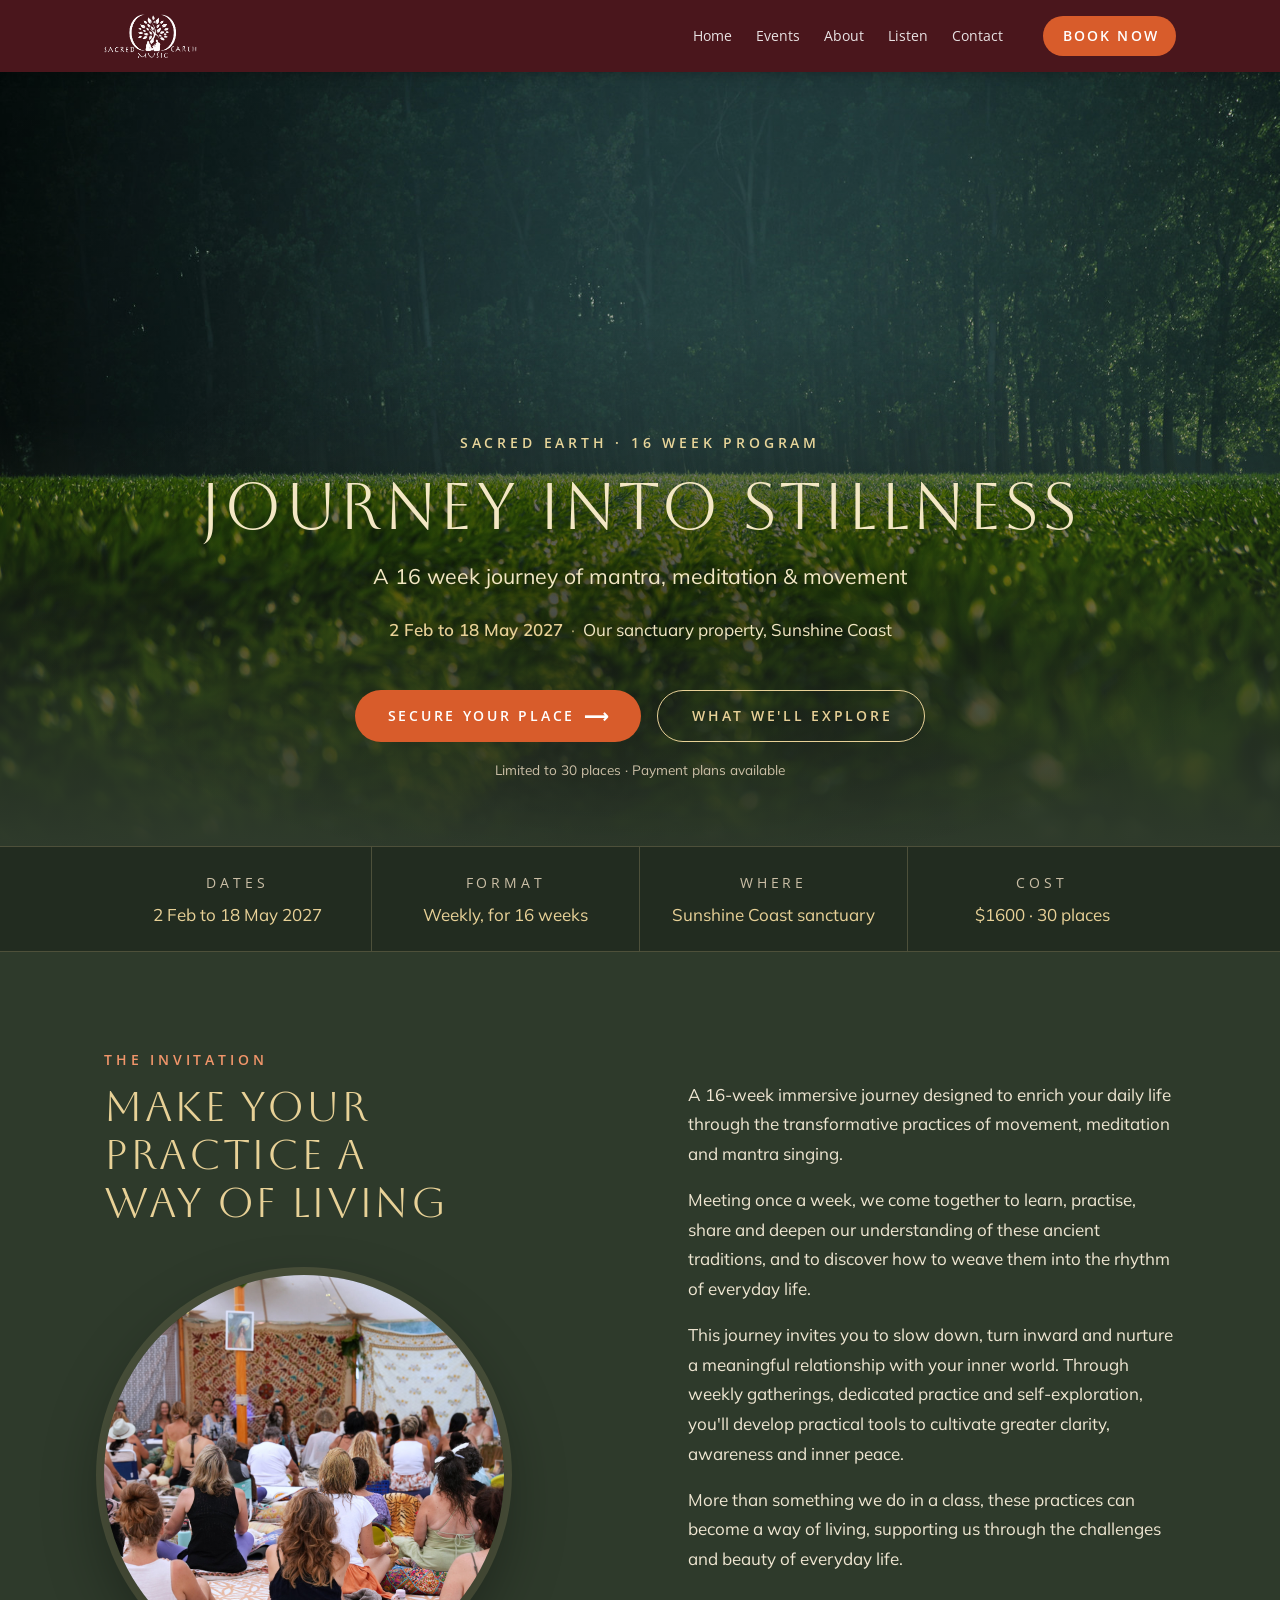
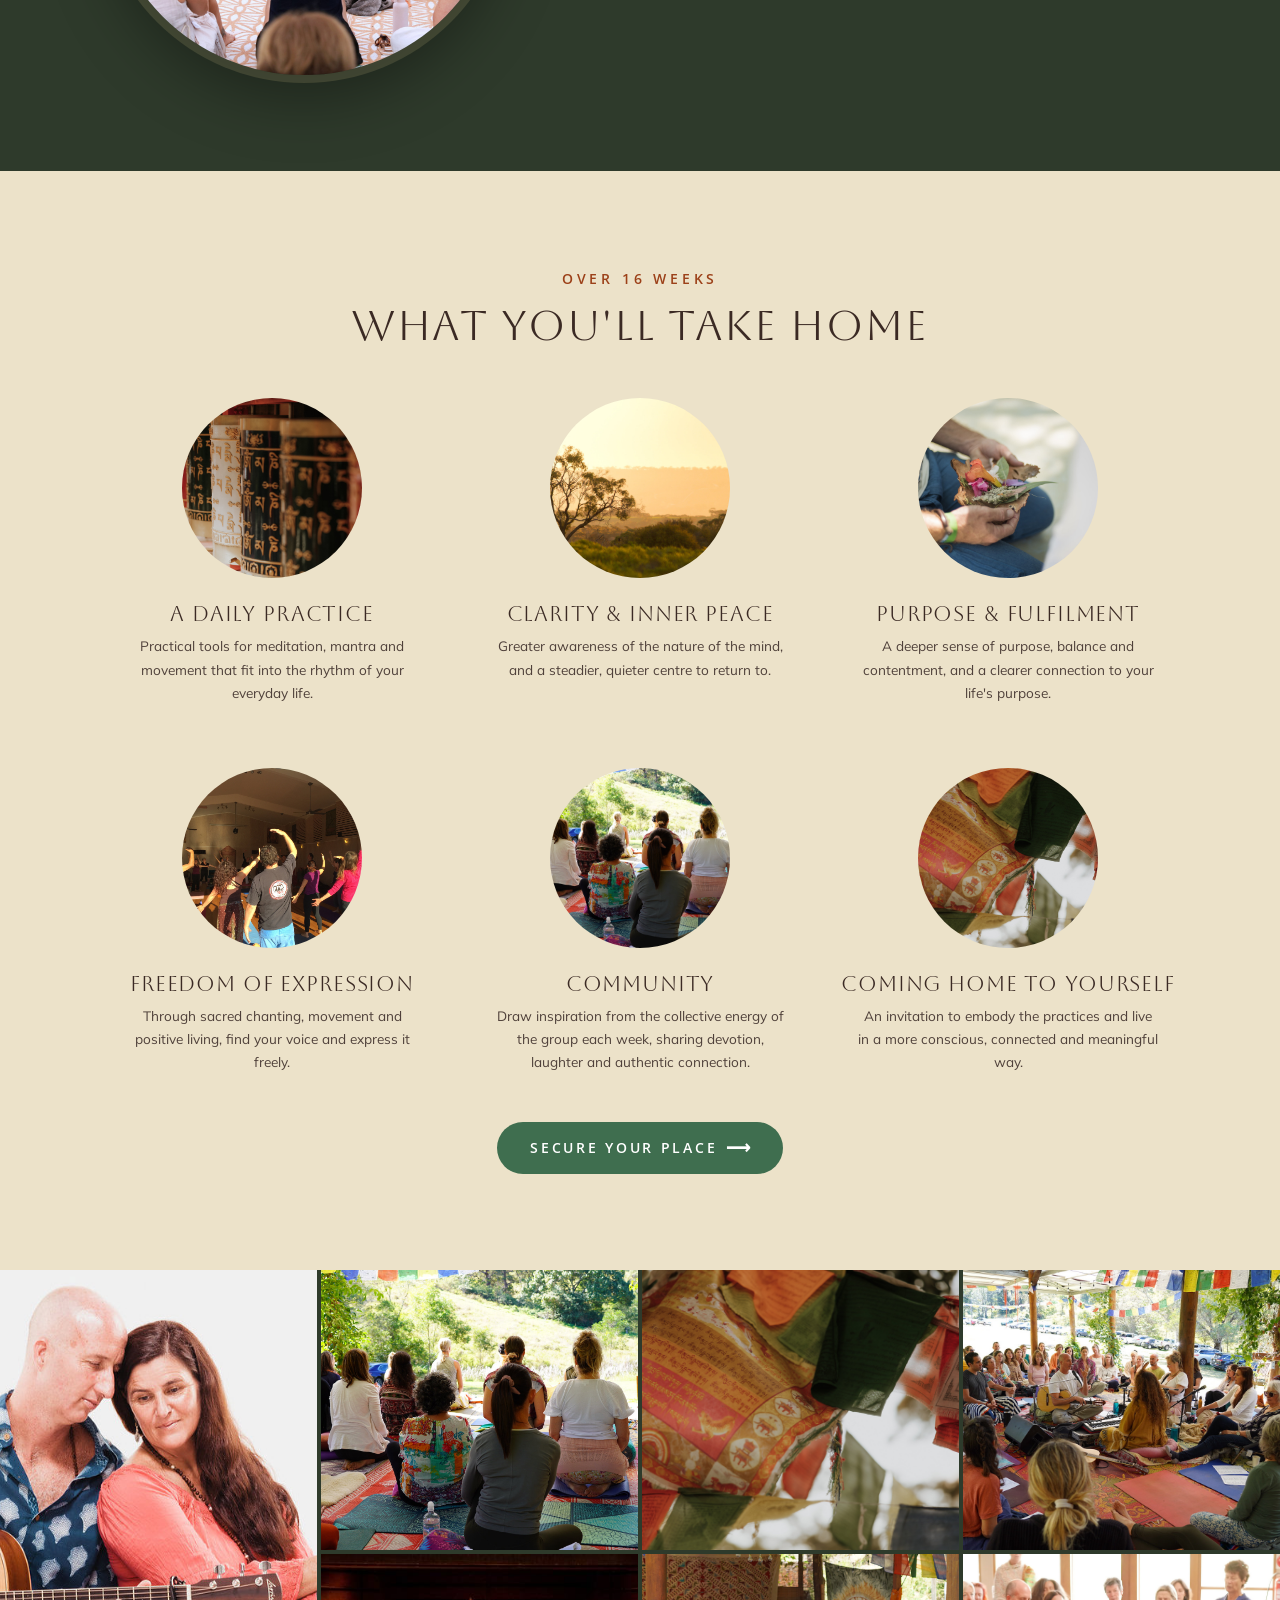
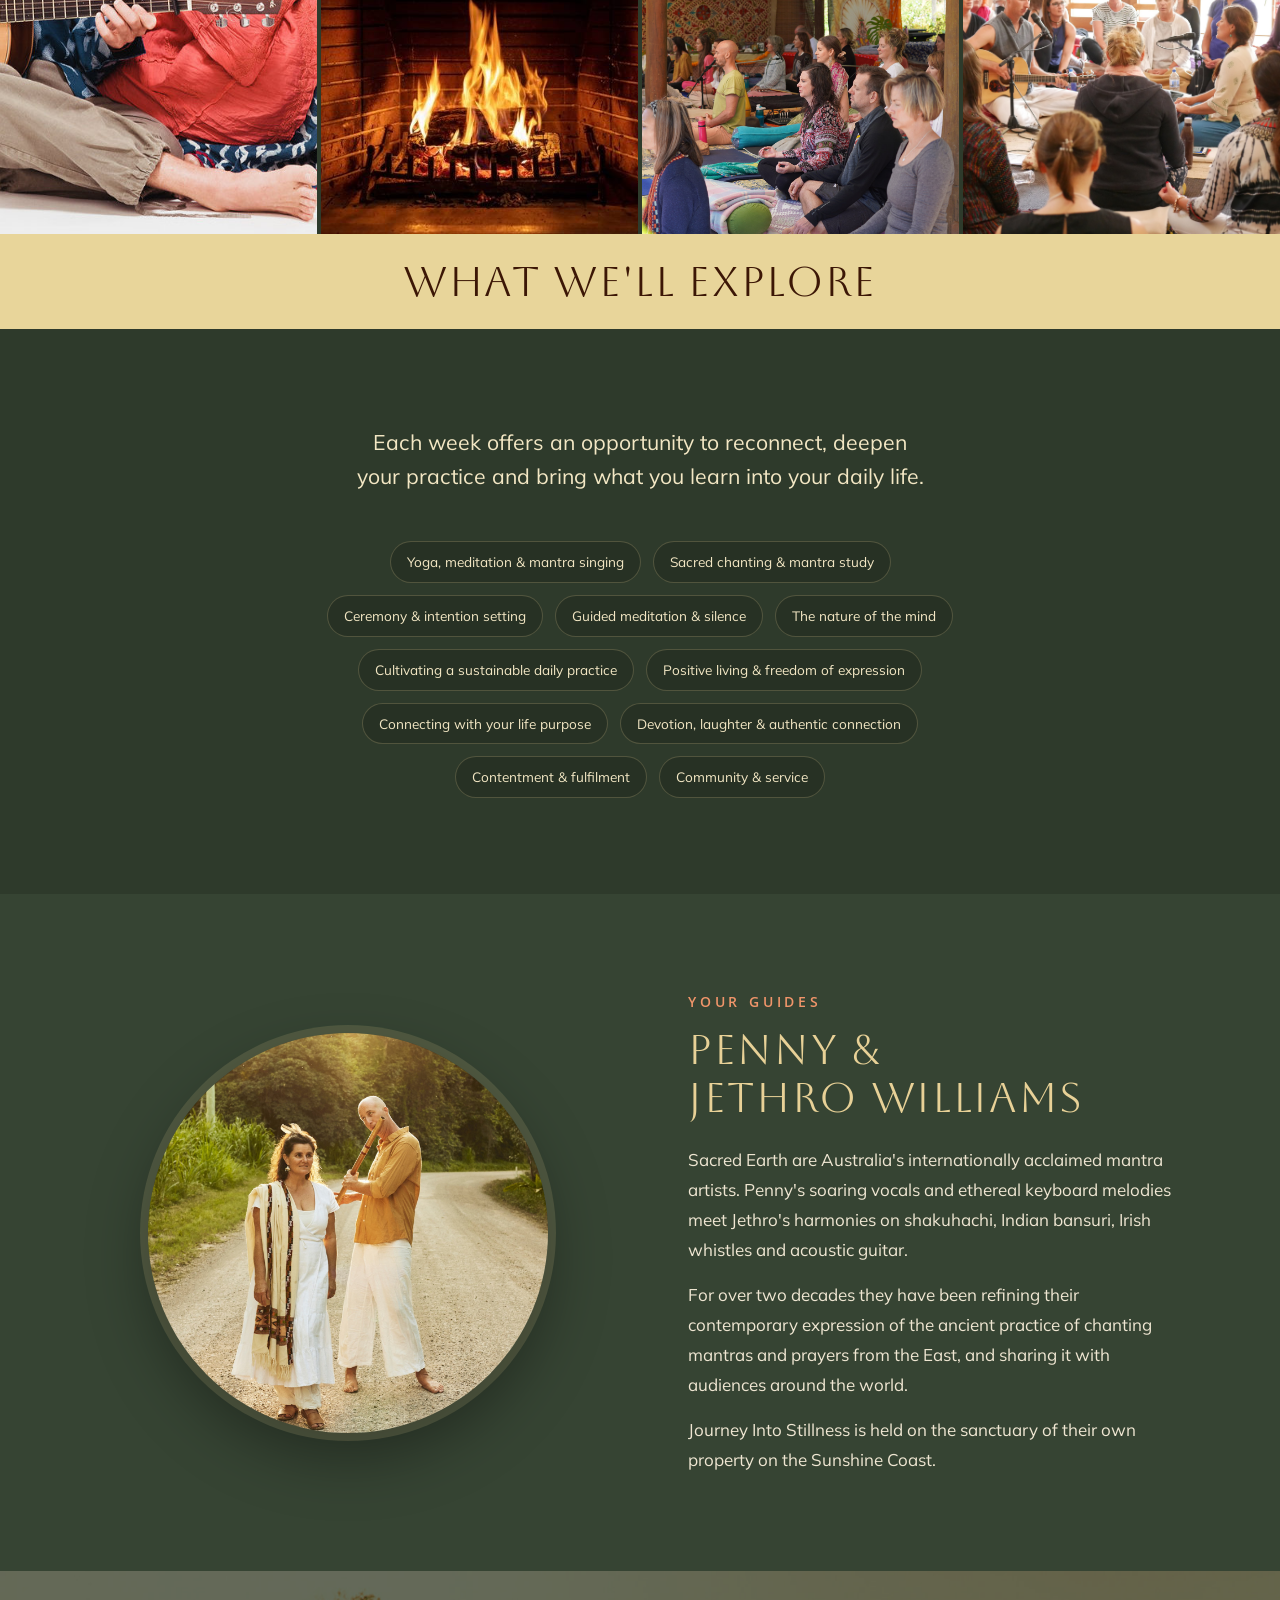
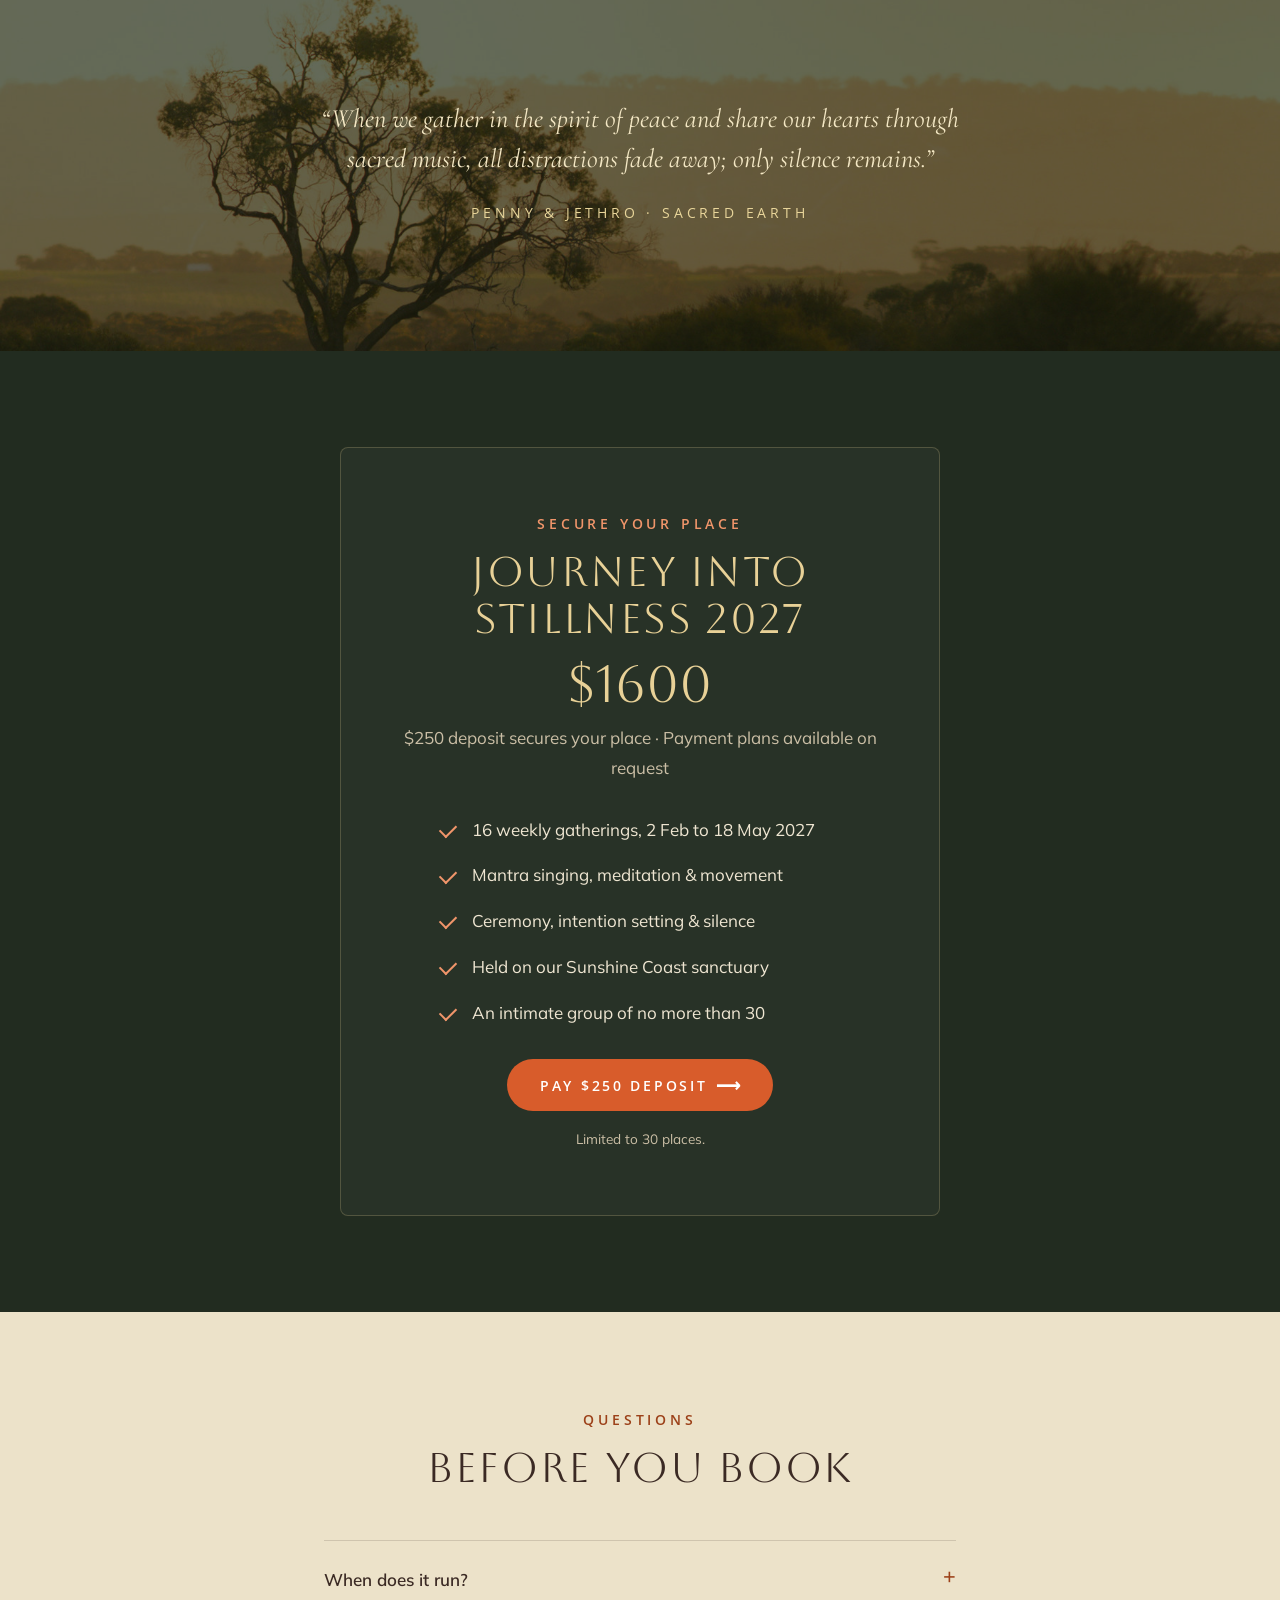
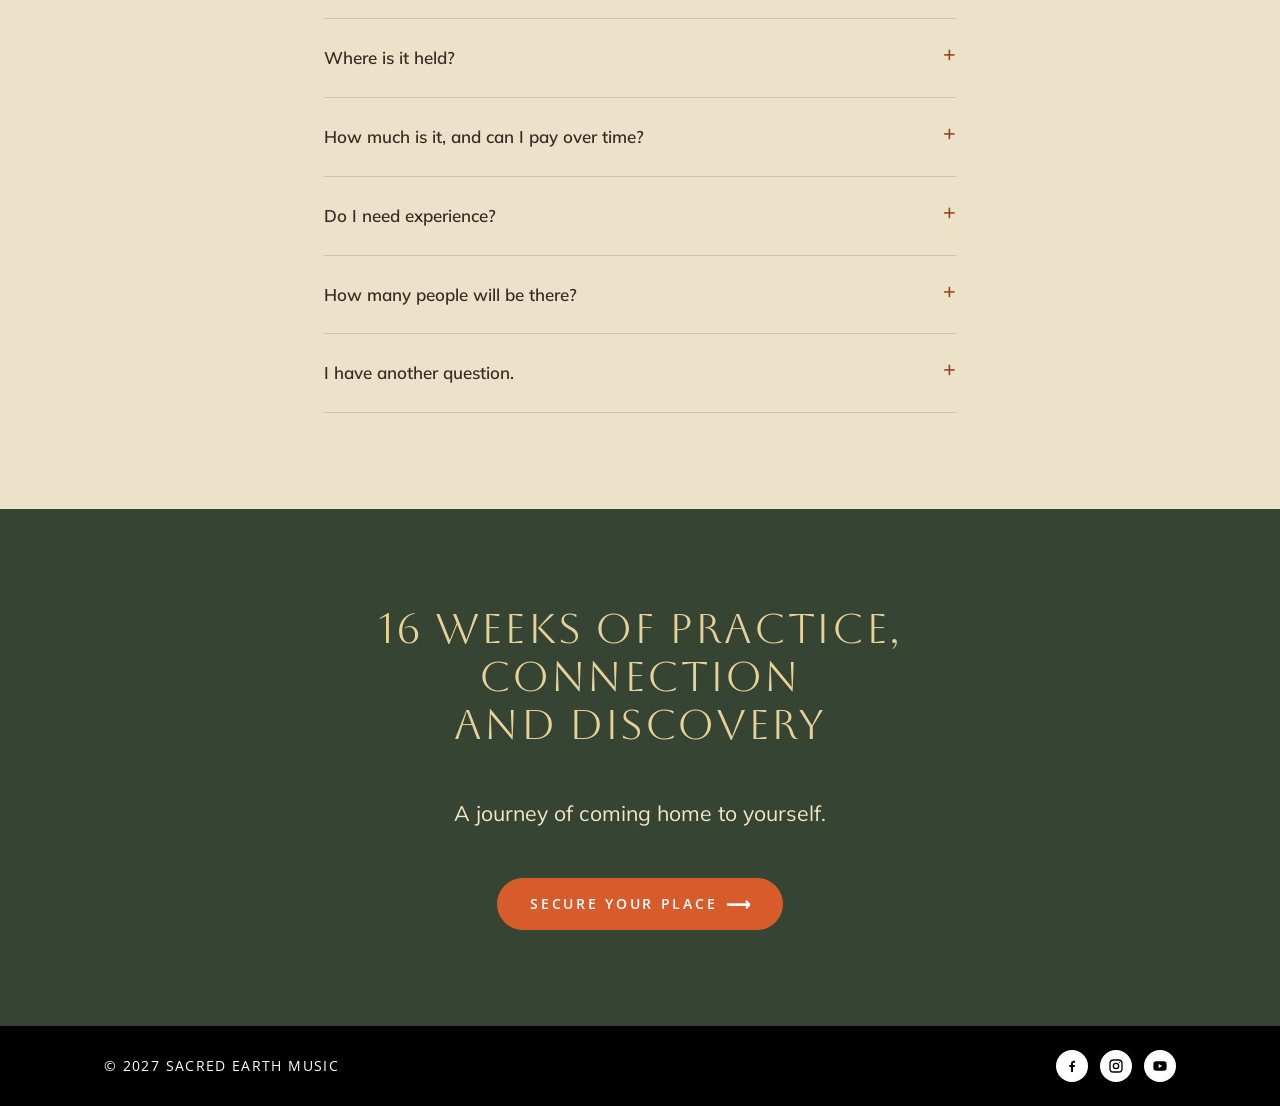
==== commit d5490c1e: "Sacred Earth: per-page hero focus points, calmer Journey hero photo Co-Authored-By: Claude Opus 5.5 " ====
--- a/sacred-earth/journey-into-stillness-2027.html
+++ b/sacred-earth/journey-into-stillness-2027.html
@@ -34,7 +34,7 @@
 
 <!-- HERO -->
 <header class="hero">
-  <div class="hero-bg" style="background-image:url('images/d8f85a.jpg');background-position:35% 22%"></div>
+  <div class="hero-bg" style="background-image:url('images/752bd0.jpg'); --focus: center 40%"></div>
   <div class="hero-inner">
     <span class="label">Sacred Earth · 16 Week Program</span>
     <h1>Journey Into Stillness</h1>
@@ -85,7 +85,7 @@
     <div class="tiles">
       <div class="tile"><img class="circle" src="images/ead8f6.jpg" alt="Prayer wheels" loading="lazy"><div><h3>A daily practice</h3><p>Practical tools for meditation, mantra and movement that fit into the rhythm of your everyday life.</p></div></div>
       <div class="tile"><img class="circle" src="images/c79d55.jpg" alt="Tree at sunset" loading="lazy"><div><h3>Clarity &amp; inner peace</h3><p>Greater awareness of the nature of the mind, and a steadier, quieter centre to return to.</p></div></div>
-      <div class="tile"><img class="circle" src="images/752bd0.jpg" alt="Green field" loading="lazy"><div><h3>Purpose &amp; fulfilment</h3><p>A deeper sense of purpose, balance and contentment, and a clearer connection to your life's purpose.</p></div></div>
+      <div class="tile"><img class="circle" src="images/758515.jpeg" alt="Hands holding a flower offering" loading="lazy"><div><h3>Purpose &amp; fulfilment</h3><p>A deeper sense of purpose, balance and contentment, and a clearer connection to your life's purpose.</p></div></div>
       <div class="tile"><img class="circle" src="images/b99d19.jpg" alt="Movement practice" loading="lazy"><div><h3>Freedom of expression</h3><p>Through sacred chanting, movement and positive living, find your voice and express it freely.</p></div></div>
       <div class="tile"><img class="circle" src="images/2c78fd.jpg" alt="Group gathering" loading="lazy"><div><h3>Community</h3><p>Draw inspiration from the collective energy of the group each week, sharing devotion, laughter and authentic connection.</p></div></div>
       <div class="tile"><img class="circle" src="images/7fe207.jpg" alt="Prayer flags" loading="lazy"><div><h3>Coming home to yourself</h3><p>An invitation to embody the practices and live in a more conscious, connected and meaningful way.</p></div></div>
@@ -129,7 +129,7 @@
 <!-- ABOUT -->
 <section class="alt">
   <div class="wrap split">
-    <div class="split-media"><img class="circle circle-lg circle-ring" src="images/99c570.jpg" alt="Penny and Jethro Williams" style="object-position:center 30%" loading="lazy"></div>
+    <div class="split-media"><img class="circle circle-lg circle-ring" src="images/d8f85a.jpg" alt="Penny and Jethro Williams with bansuri flute" style="object-position:36% 30%" loading="lazy"></div>
     <div class="split-copy">
       <span class="label">Your guides</span>
       <h2>Penny &amp; Jethro Williams</h2>
--- a/sacred-earth/styles.css
+++ b/sacred-earth/styles.css
@@ -252,7 +252,12 @@
    6. HERO
    ========================================================= */
 .hero { position: relative; min-height: clamp(560px, 86vh, 860px); display: flex; align-items: flex-end; overflow: hidden; }
-.hero-bg { position: absolute; inset: 0; background-size: cover; background-position: center; }
+/* Each page sets its photo's focus point: --focus (desktop/tablet) and
+   --focus-m (phones, where only a narrow slice of a wide photo shows). */
+.hero-bg { position: absolute; inset: 0; background-size: cover; background-position: var(--focus, center); }
+@media (max-width: 600px) {
+  .hero-bg { background-position: var(--focus-m, var(--focus, center)); }
+}
 /* Scrim: a soft dark pool behind the text block on top of the fade to page colour */
 .hero::after {
   content: ""; position: absolute; inset: 0;
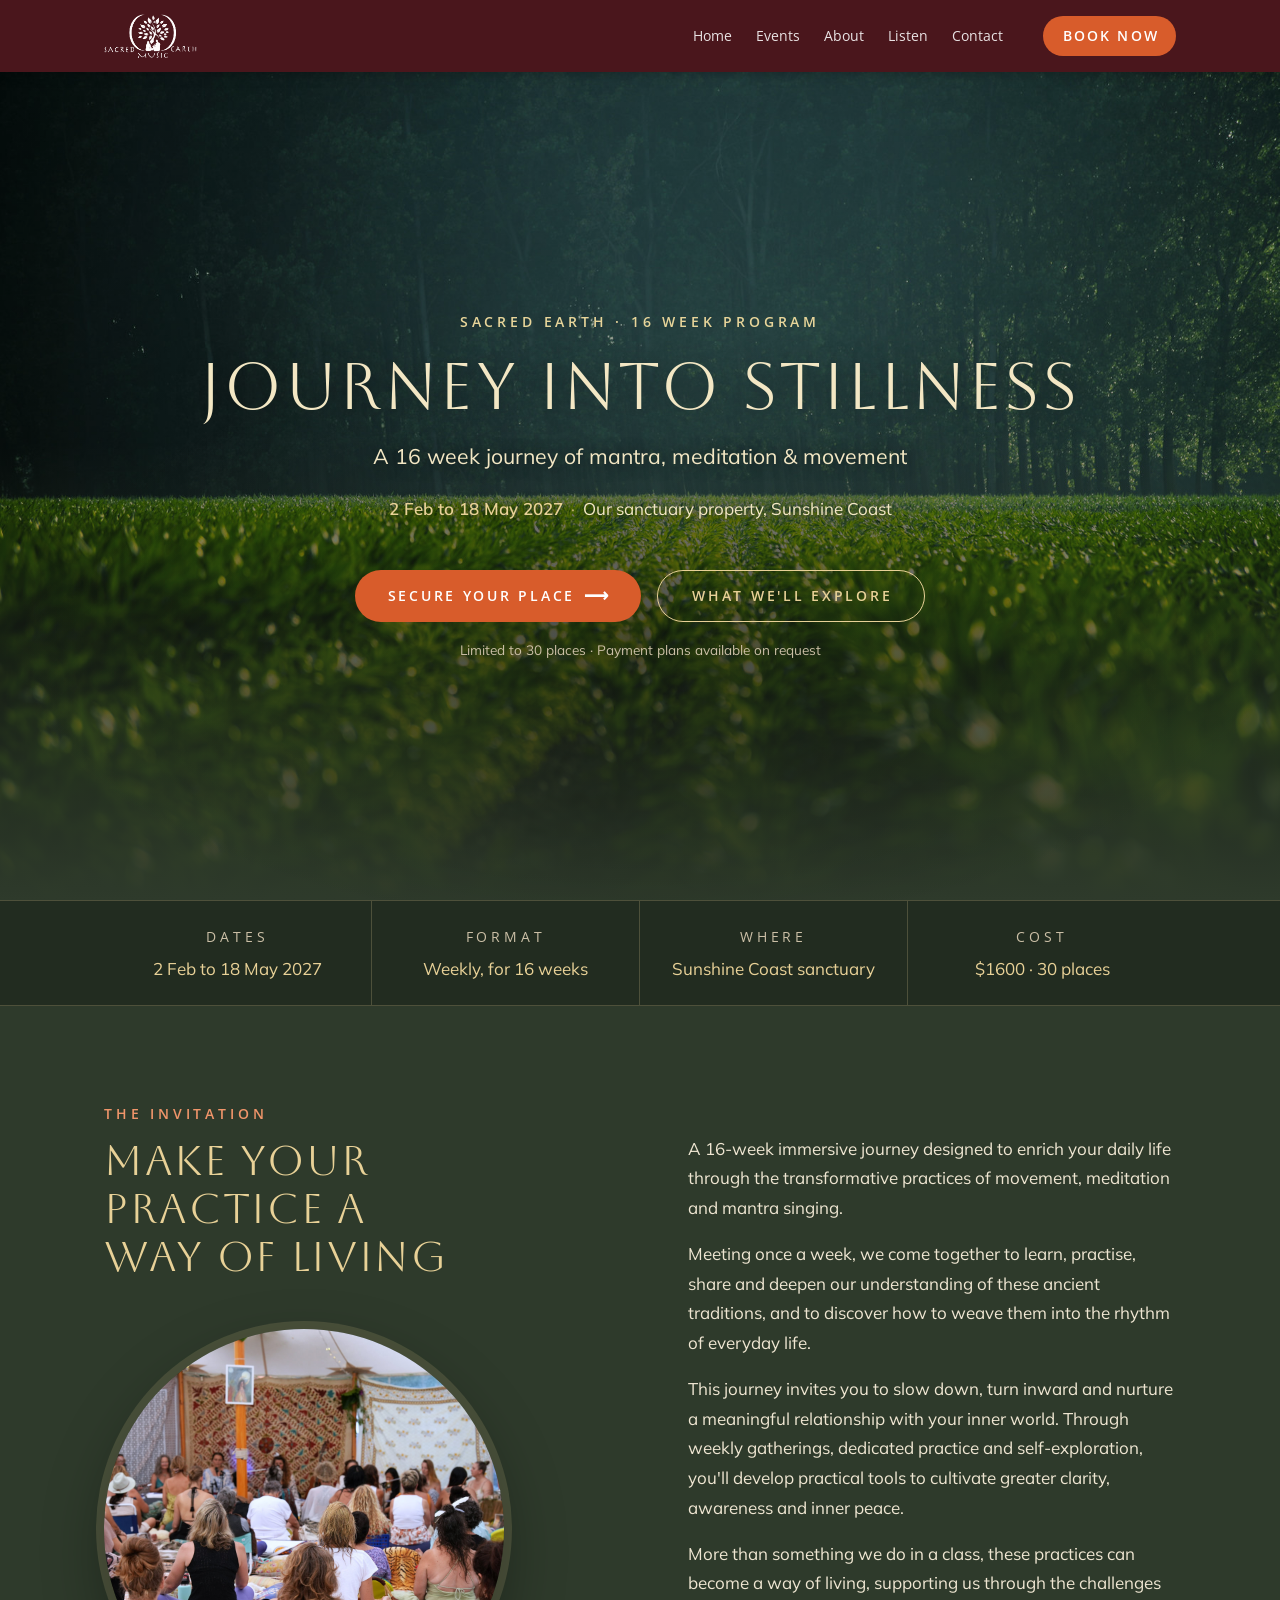
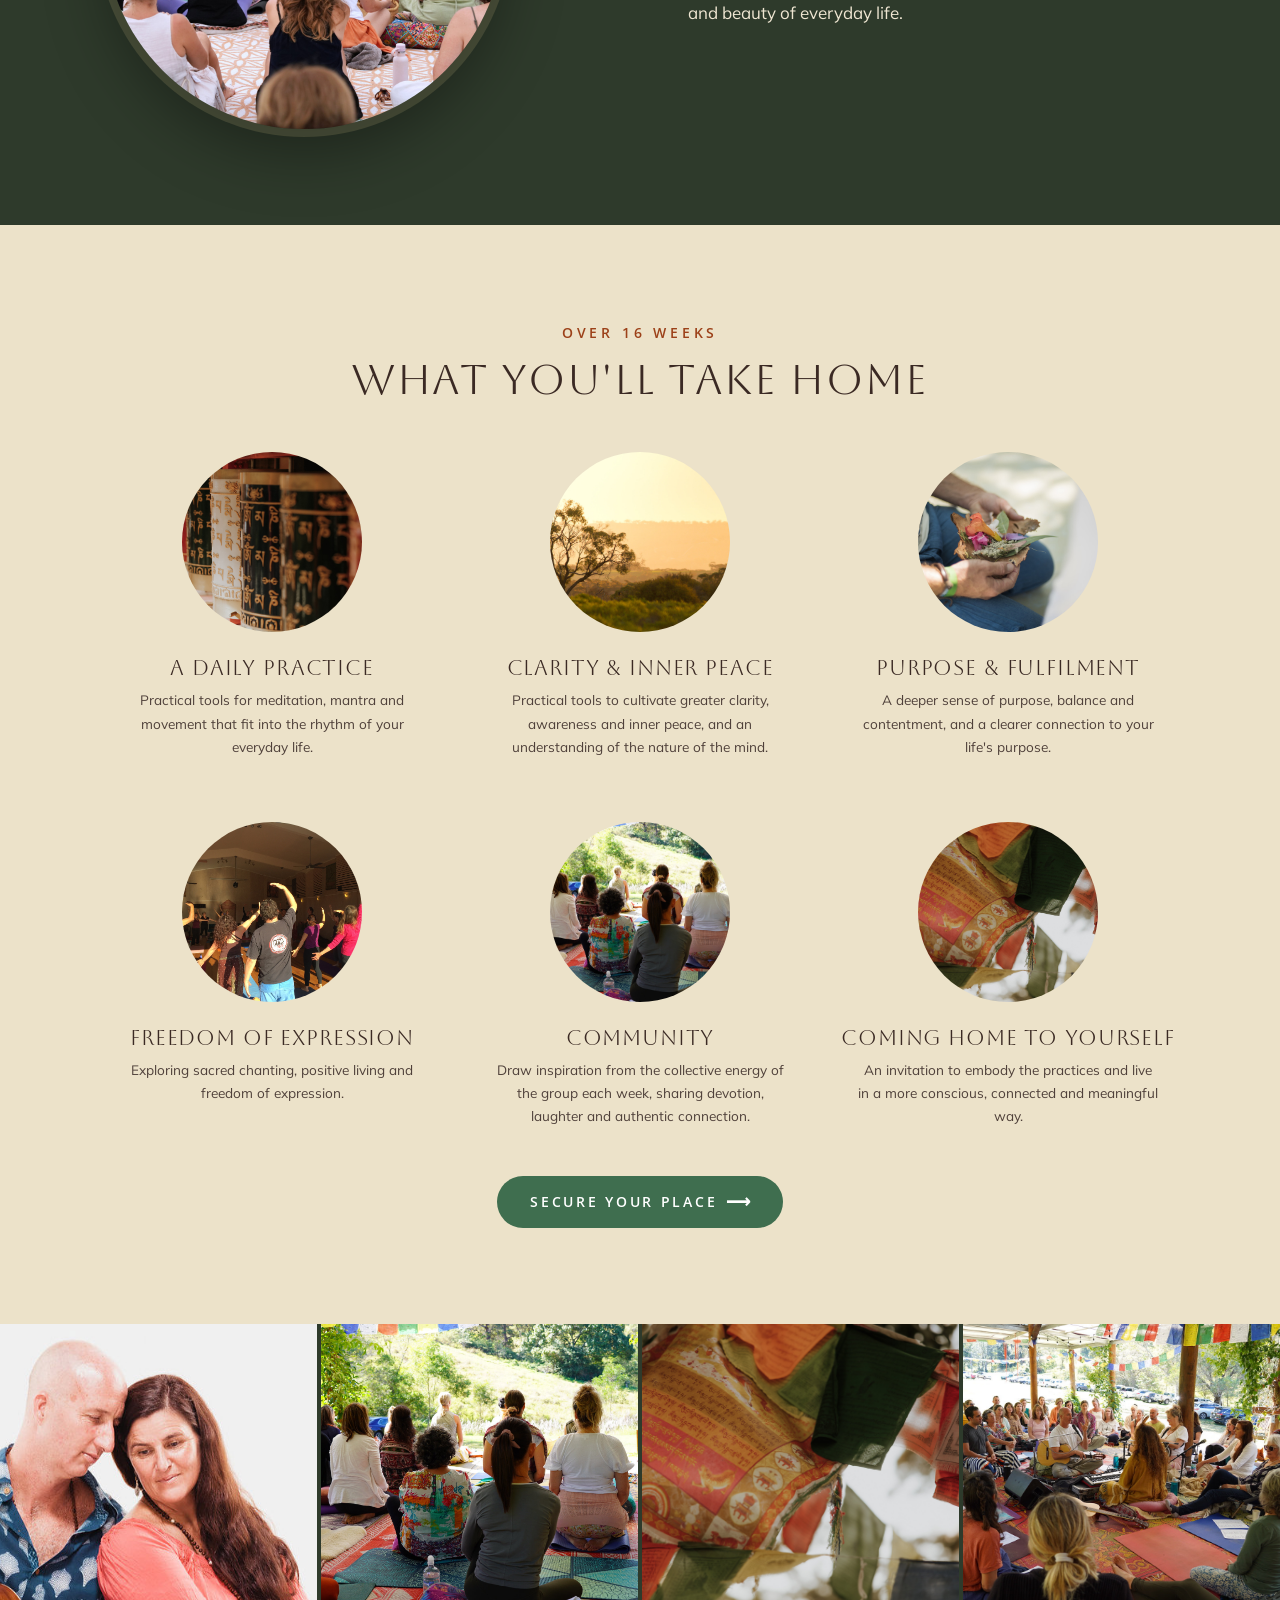
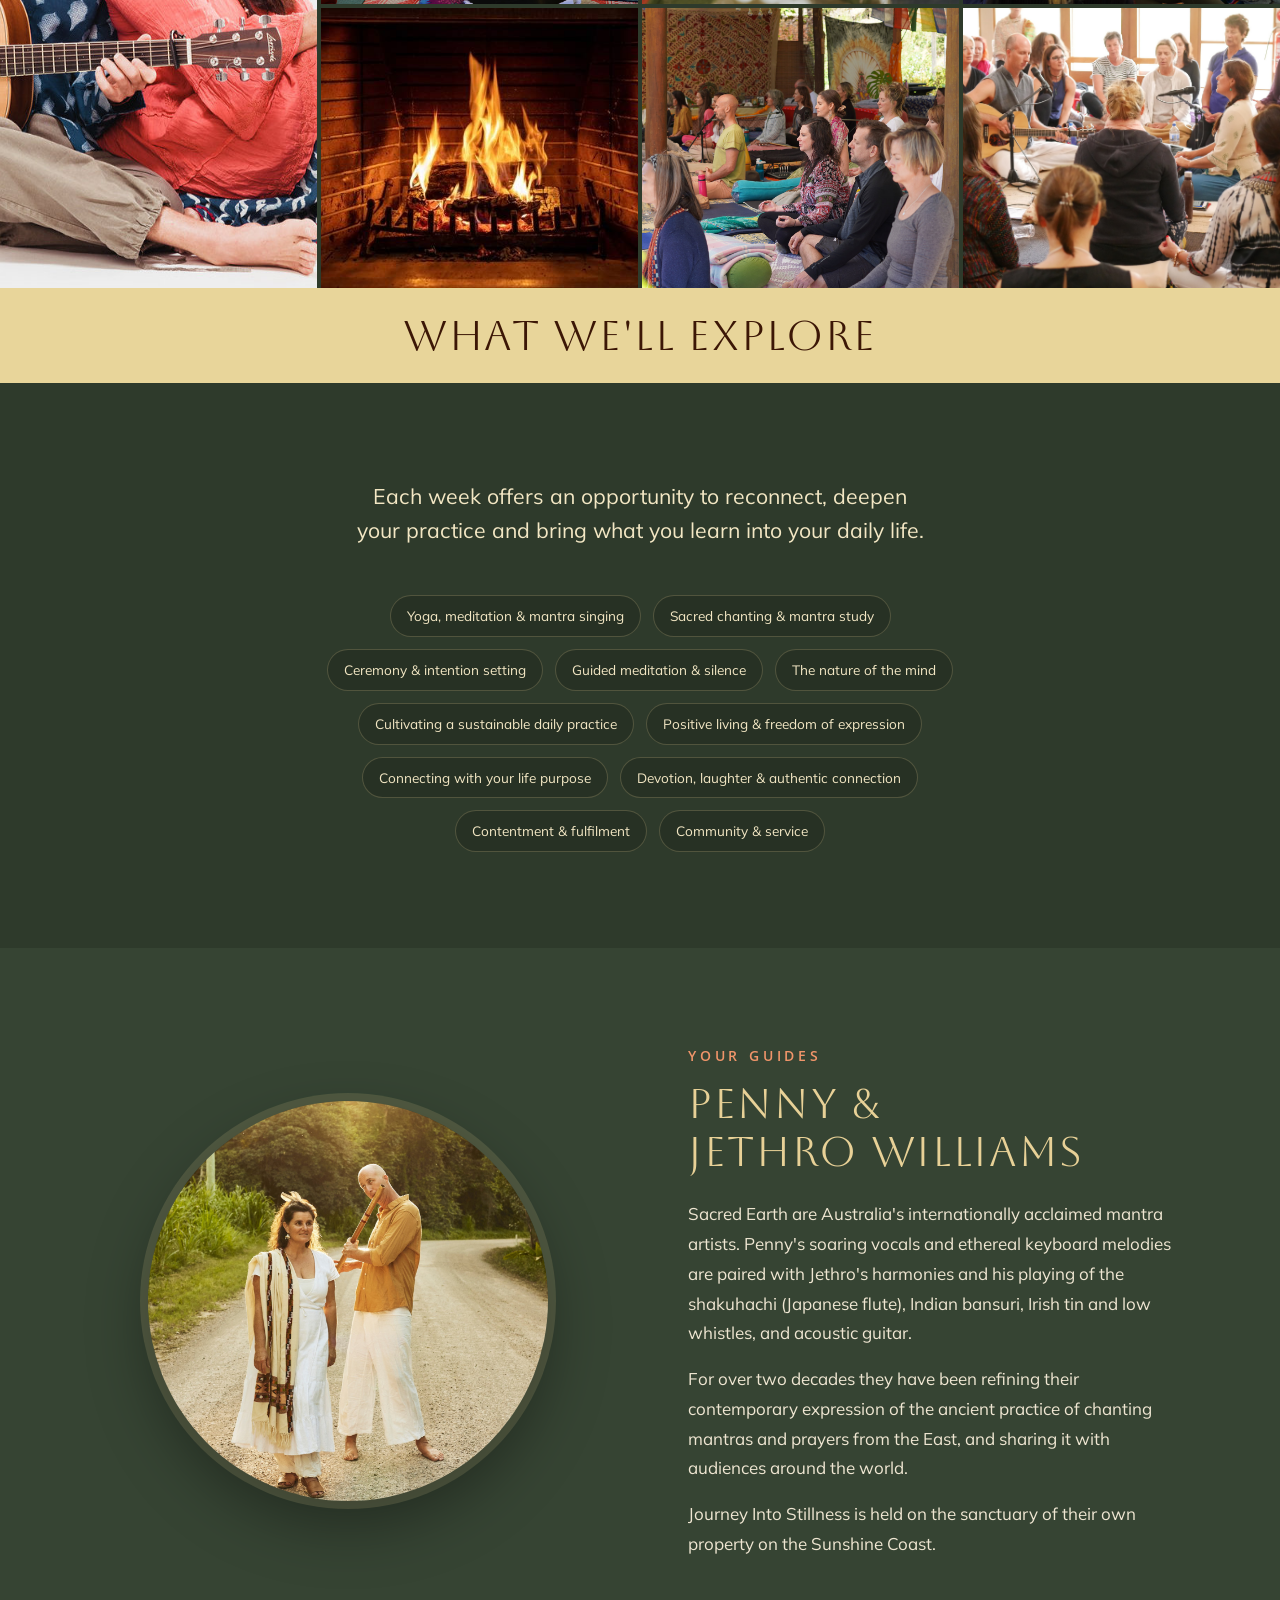
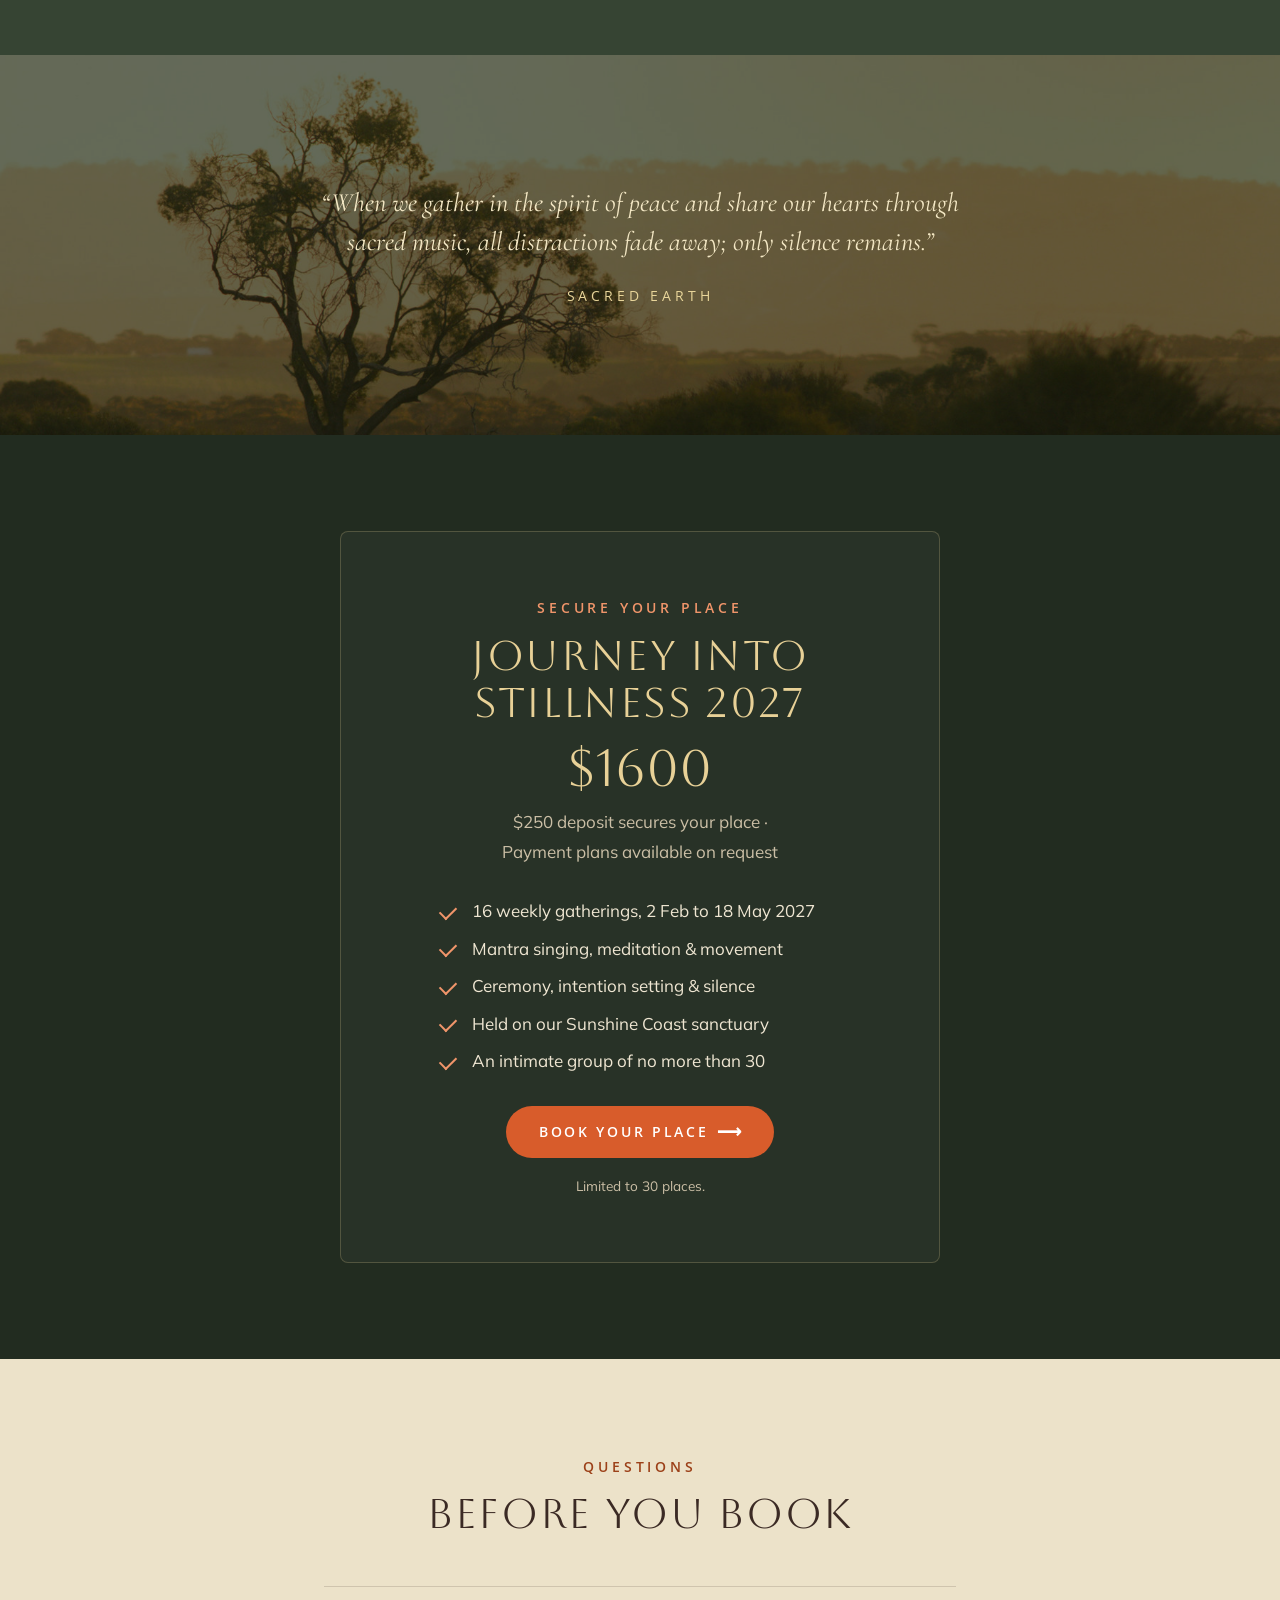
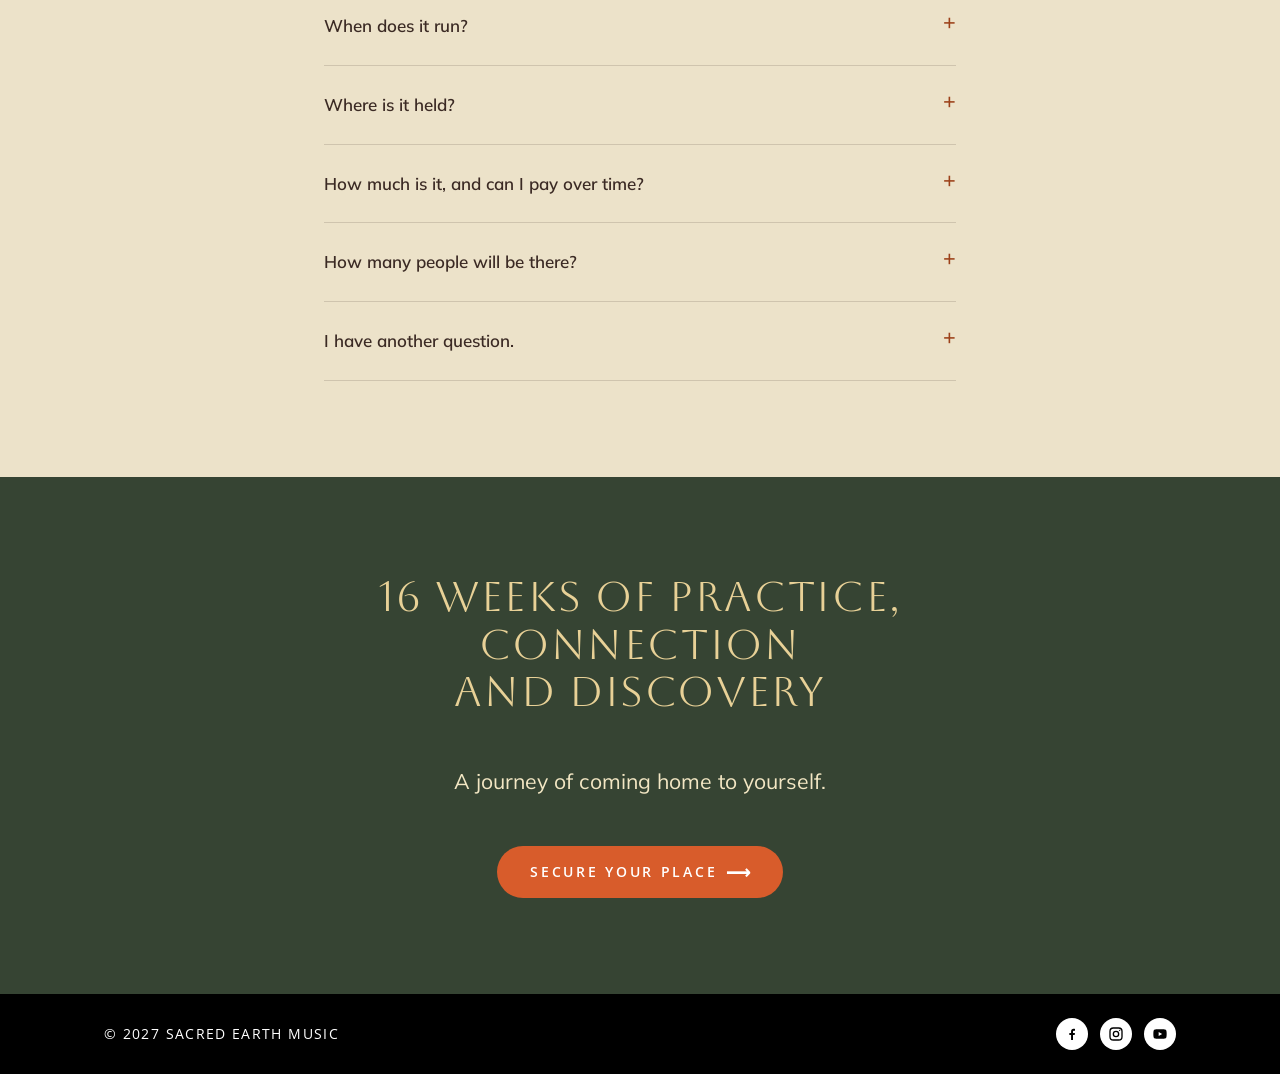
==== commit a098f207: "Sacred Earth: fact-check copy, included list in NZ booking panel, centred hero, balanced labels Co-A" ====
--- a/sacred-earth/journey-into-stillness-2027.html
+++ b/sacred-earth/journey-into-stillness-2027.html
@@ -44,7 +44,7 @@
       <a class="btn" href="#book">Secure your place <span class="arrow">⟶</span></a>
       <a class="btn btn-ghost" href="#explore">What we'll explore</a>
     </div>
-    <p class="note">Limited to 30 places · Payment plans available</p>
+    <p class="note">Limited to 30 places · Payment plans available on request</p>
   </div>
 </header>
 
@@ -84,9 +84,9 @@
     </div>
     <div class="tiles">
       <div class="tile"><img class="circle" src="images/ead8f6.jpg" alt="Prayer wheels" loading="lazy"><div><h3>A daily practice</h3><p>Practical tools for meditation, mantra and movement that fit into the rhythm of your everyday life.</p></div></div>
-      <div class="tile"><img class="circle" src="images/c79d55.jpg" alt="Tree at sunset" loading="lazy"><div><h3>Clarity &amp; inner peace</h3><p>Greater awareness of the nature of the mind, and a steadier, quieter centre to return to.</p></div></div>
+      <div class="tile"><img class="circle" src="images/c79d55.jpg" alt="Tree at sunset" loading="lazy"><div><h3>Clarity &amp; inner peace</h3><p>Practical tools to cultivate greater clarity, awareness and inner peace, and an understanding of the nature of the mind.</p></div></div>
       <div class="tile"><img class="circle" src="images/758515.jpeg" alt="Hands holding a flower offering" loading="lazy"><div><h3>Purpose &amp; fulfilment</h3><p>A deeper sense of purpose, balance and contentment, and a clearer connection to your life's purpose.</p></div></div>
-      <div class="tile"><img class="circle" src="images/b99d19.jpg" alt="Movement practice" loading="lazy"><div><h3>Freedom of expression</h3><p>Through sacred chanting, movement and positive living, find your voice and express it freely.</p></div></div>
+      <div class="tile"><img class="circle" src="images/b99d19.jpg" alt="Movement practice" loading="lazy"><div><h3>Freedom of expression</h3><p>Exploring sacred chanting, positive living and freedom of expression.</p></div></div>
       <div class="tile"><img class="circle" src="images/2c78fd.jpg" alt="Group gathering" loading="lazy"><div><h3>Community</h3><p>Draw inspiration from the collective energy of the group each week, sharing devotion, laughter and authentic connection.</p></div></div>
       <div class="tile"><img class="circle" src="images/7fe207.jpg" alt="Prayer flags" loading="lazy"><div><h3>Coming home to yourself</h3><p>An invitation to embody the practices and live in a more conscious, connected and meaningful way.</p></div></div>
     </div>
@@ -133,7 +133,7 @@
     <div class="split-copy">
       <span class="label">Your guides</span>
       <h2>Penny &amp; Jethro Williams</h2>
-      <p>Sacred Earth are Australia's internationally acclaimed mantra artists. Penny's soaring vocals and ethereal keyboard melodies meet Jethro's harmonies on shakuhachi, Indian bansuri, Irish whistles and acoustic guitar.</p>
+      <p>Sacred Earth are Australia's internationally acclaimed mantra artists. Penny's soaring vocals and ethereal keyboard melodies are paired with Jethro's harmonies and his playing of the shakuhachi (Japanese flute), Indian bansuri, Irish tin and low whistles, and acoustic guitar.</p>
       <p>For over two decades they have been refining their contemporary expression of the ancient practice of chanting mantras and prayers from the East, and sharing it with audiences around the world.</p>
       <p>Journey Into Stillness is held on the sanctuary of their own property on the Sunshine Coast.</p>
     </div>
@@ -143,7 +143,7 @@
 <!-- QUOTE -->
 <div class="quote" style="background-image:url('images/c79d55.jpg')">
   <blockquote>“When we gather in the spirit of peace and share our hearts through sacred music, all distractions fade away; only silence remains.”
-    <cite>Penny &amp; Jethro · Sacred Earth</cite>
+    <cite>Sacred Earth</cite>
   </blockquote>
 </div>
 
@@ -162,7 +162,7 @@
         <li>Held on our Sunshine Coast sanctuary</li>
         <li>An intimate group of no more than 30</li>
       </ul>
-      <a class="btn" href="https://www.sacredearthmusic.com/journey-into-stillness-form-2027">Pay $250 deposit <span class="arrow">⟶</span></a>
+      <a class="btn" href="https://www.sacredearthmusic.com/journey-into-stillness-form-2027">Book your place <span class="arrow">⟶</span></a>
       <p class="small">Limited to 30 places.</p>
     </div>
   </div>
@@ -178,7 +178,6 @@
     <details><summary>When does it run?</summary><p>Once a week for 16 weeks, from 2 February to 18 May 2027.</p></details>
     <details><summary>Where is it held?</summary><p>On the sanctuary of Penny and Jethro's property on the Sunshine Coast, Queensland.</p></details>
     <details><summary>How much is it, and can I pay over time?</summary><p>The full program is $1600. A $250 deposit secures your place, and payment plans are available on request.</p></details>
-    <details><summary>Do I need experience?</summary><p>No. The program is designed for you to learn and deepen these practices week by week, whatever your starting point.</p></details>
     <details><summary>How many people will be there?</summary><p>The group is limited to 30 places.</p></details>
     <details><summary>I have another question.</summary><p>We'd love to hear from you. <a href="https://www.sacredearthmusic.com/contact-c24vq">Contact Sacred Earth</a>.</p></details>
   </div>
--- a/sacred-earth/styles.css
+++ b/sacred-earth/styles.css
@@ -167,7 +167,7 @@
 a { color: var(--gold); }
 p { margin: 0 0 var(--s-4); }
 p:last-child { margin-bottom: 0; }
-h1, h2, h3, .lead, .hero p, blockquote { text-wrap: balance; }
+h1, h2, h3, .lead, .label, .hero p, .panel p, blockquote { text-wrap: balance; }
 h1, h2, h3 { font-family: var(--font-head); font-weight: 400; margin: 0; line-height: var(--lh-tight); letter-spacing: var(--track-head); }
 
 .wrap   { max-width: var(--w-wide); margin: 0 auto; padding: 0 var(--gutter); }
@@ -251,7 +251,14 @@
 /* =========================================================
    6. HERO
    ========================================================= */
-.hero { position: relative; min-height: clamp(560px, 86vh, 860px); display: flex; align-items: flex-end; overflow: hidden; }
+/* The hero fills the visible screen under the sticky header and centres
+   its content vertically. svh = the viewport with mobile browser bars
+   showing, so nothing sits behind them. It grows if content needs more. */
+.hero {
+  position: relative; display: flex; align-items: center; overflow: hidden;
+  min-height: max(560px, calc(100vh - var(--nav-h)));
+  min-height: max(560px, calc(100svh - var(--nav-h)));
+}
 /* Each page sets its photo's focus point: --focus (desktop/tablet) and
    --focus-m (phones, where only a narrow slice of a wide photo shows). */
 .hero-bg { position: absolute; inset: 0; background-size: cover; background-position: var(--focus, center); }
@@ -265,7 +272,7 @@
     radial-gradient(ellipse 70% 50% at 50% 68%, rgba(0,0,0,.38), transparent 72%),
     linear-gradient(180deg, rgba(0,0,0,.2) 0%, rgba(0,0,0,.35) 45%, var(--bg) 100%);
 }
-.hero-inner { position: relative; z-index: 2; width: 100%; text-align: center; padding: var(--s-10) var(--gutter) var(--s-8); }
+.hero-inner { position: relative; z-index: 2; width: 100%; text-align: center; padding: var(--s-8) var(--gutter); }
 /* Hierarchy: label (caps) > title (caps) > subtitle > facts line > buttons.
    Only the label, title and buttons use spaced capitals. */
 .hero .label { color: var(--sand); margin-bottom: var(--s-4); }
@@ -386,8 +393,8 @@
    13. LISTS
    ========================================================= */
 .checks { list-style: none; padding: 0; margin: 0; display: grid; grid-template-columns: 1fr 1fr; gap: var(--s-4) var(--s-7); }
-.checks li { position: relative; padding-left: var(--s-6); }
-.checks li::before { content: ""; position: absolute; left: 0; top: .55em; width: 14px; height: 8px; border-left: 2px solid var(--orange-text); border-bottom: 2px solid var(--orange-text); transform: rotate(-45deg); }
+.checks li { position: relative; padding-left: var(--s-6); line-height: 1.5; }
+.checks li::before { content: ""; position: absolute; left: 0; top: .45em; width: 14px; height: 8px; border-left: 2px solid var(--orange-text); border-bottom: 2px solid var(--orange-text); transform: rotate(-45deg); }
 .checks.one-col { grid-template-columns: 1fr; }
 @media (max-width: 700px) { .checks { grid-template-columns: 1fr; } }
 
@@ -413,7 +420,7 @@
 .panel .price { font-family: var(--font-head); color: var(--gold); font-size: var(--fs-price); line-height: 1; margin: 0 0 var(--s-3); }
 .panel .price.date { font-size: var(--fs-display); }
 .panel .price-note { color: var(--muted); margin-bottom: var(--s-6); }
-.panel .checks { text-align: left; max-width: 400px; margin: 0 auto var(--s-6); }
+.panel .checks { text-align: left; max-width: 400px; margin: 0 auto var(--s-6); gap: var(--s-3); }
 .panel .small { font-size: var(--fs-small); color: var(--muted); margin-top: var(--s-4); }
 @media (max-width: 600px) {
   .panel { padding: var(--s-7) var(--s-5); }
